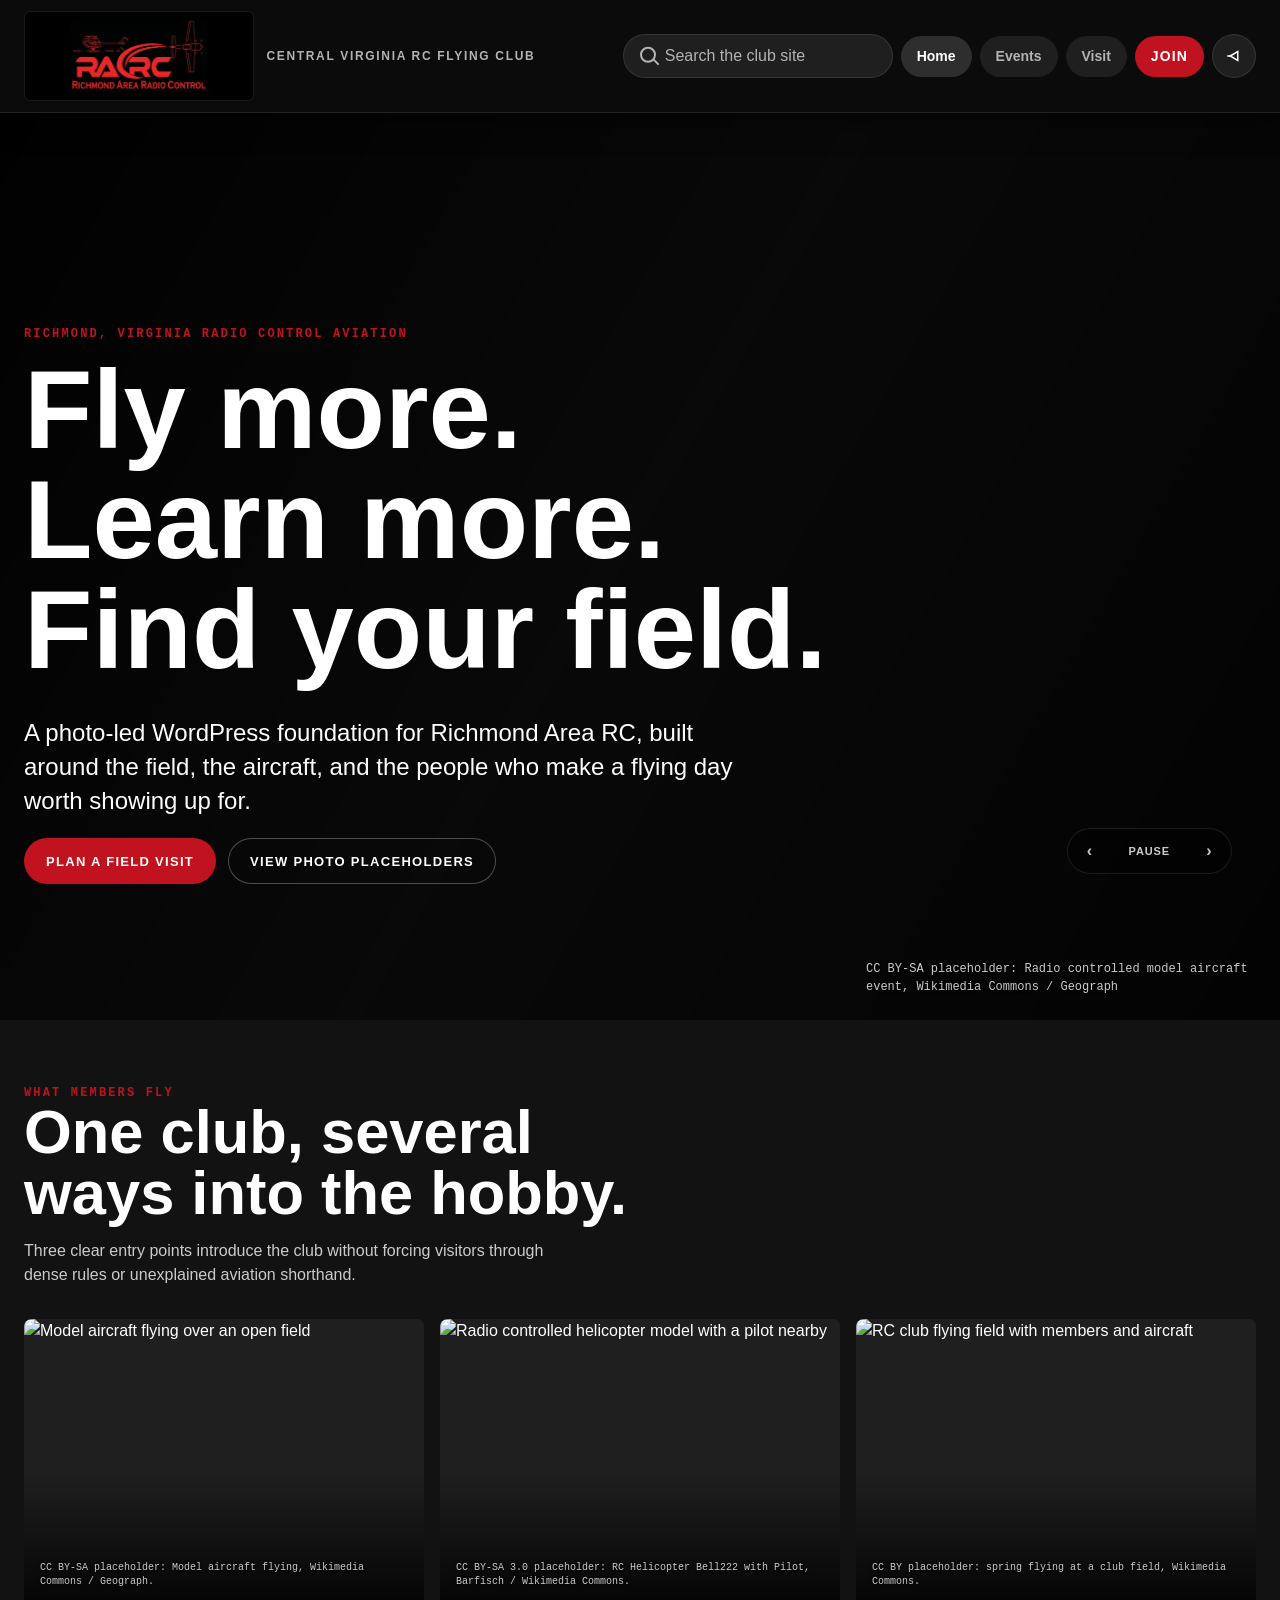
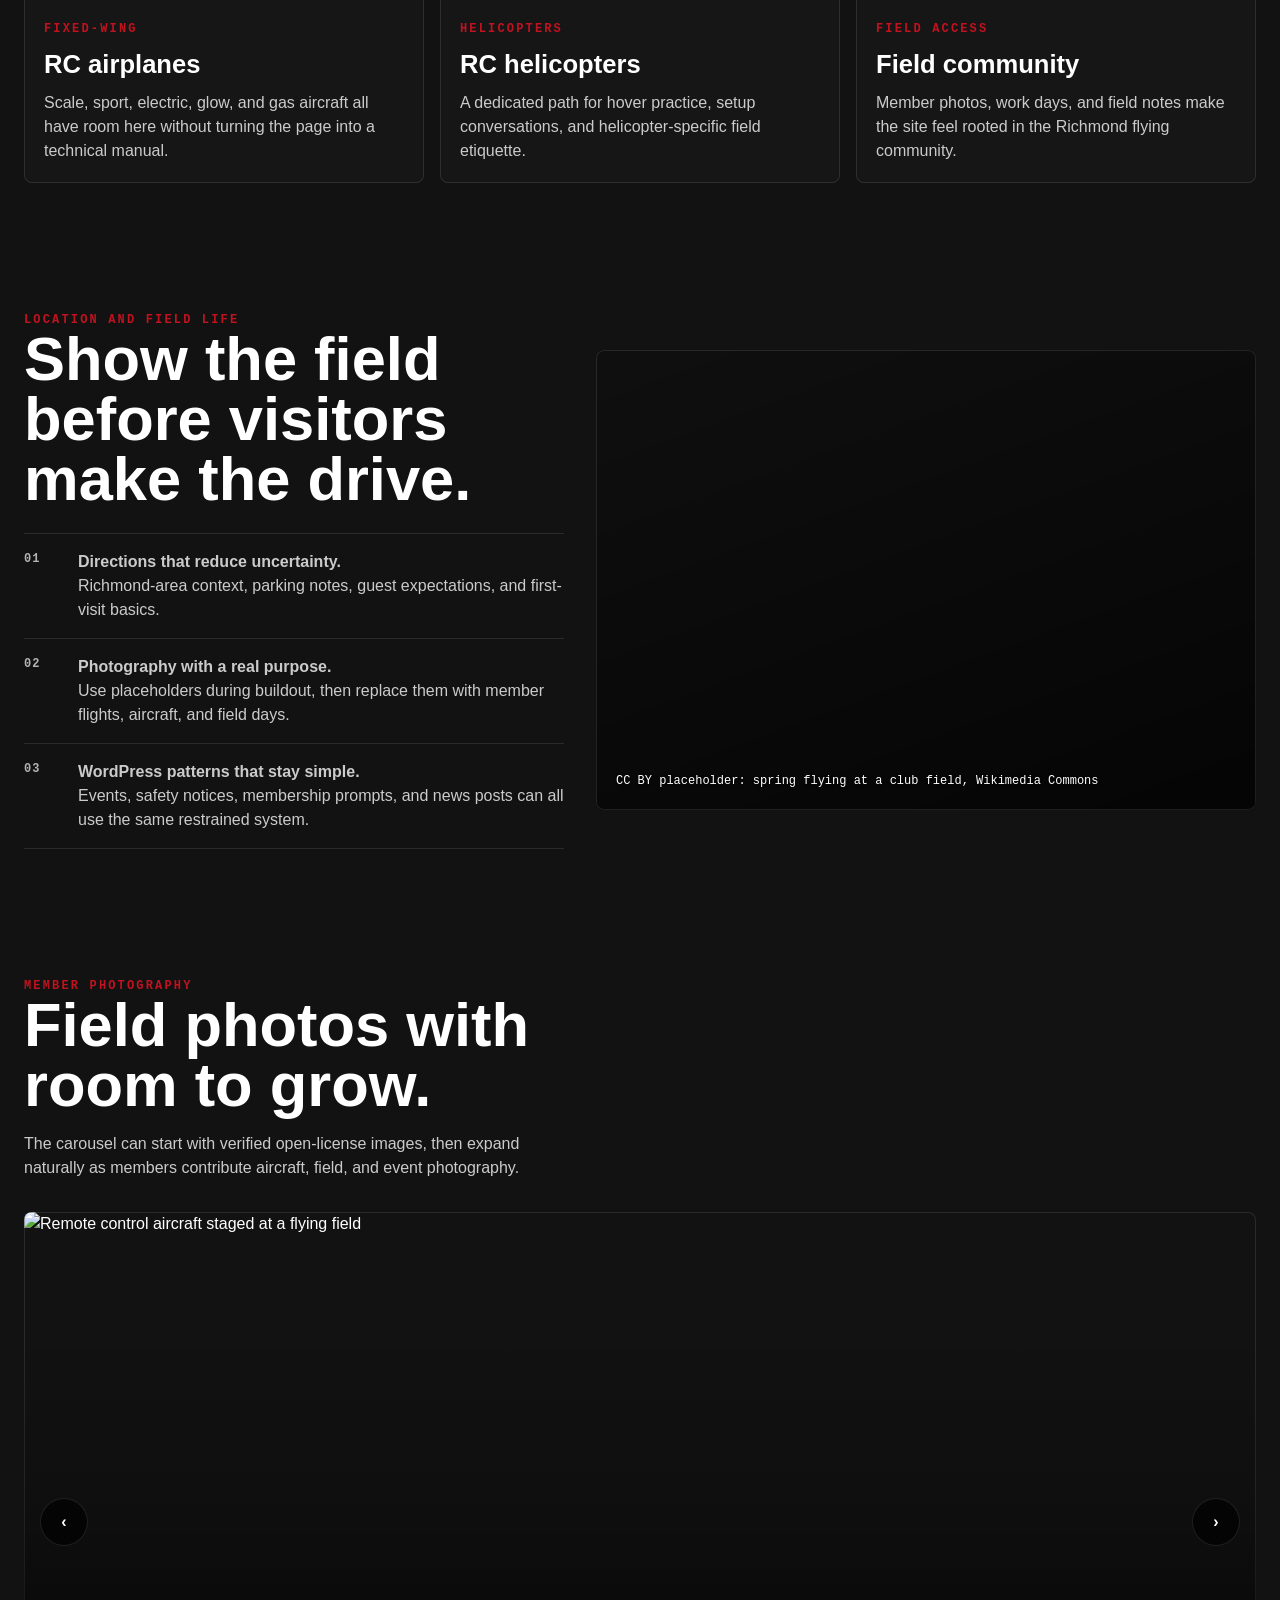
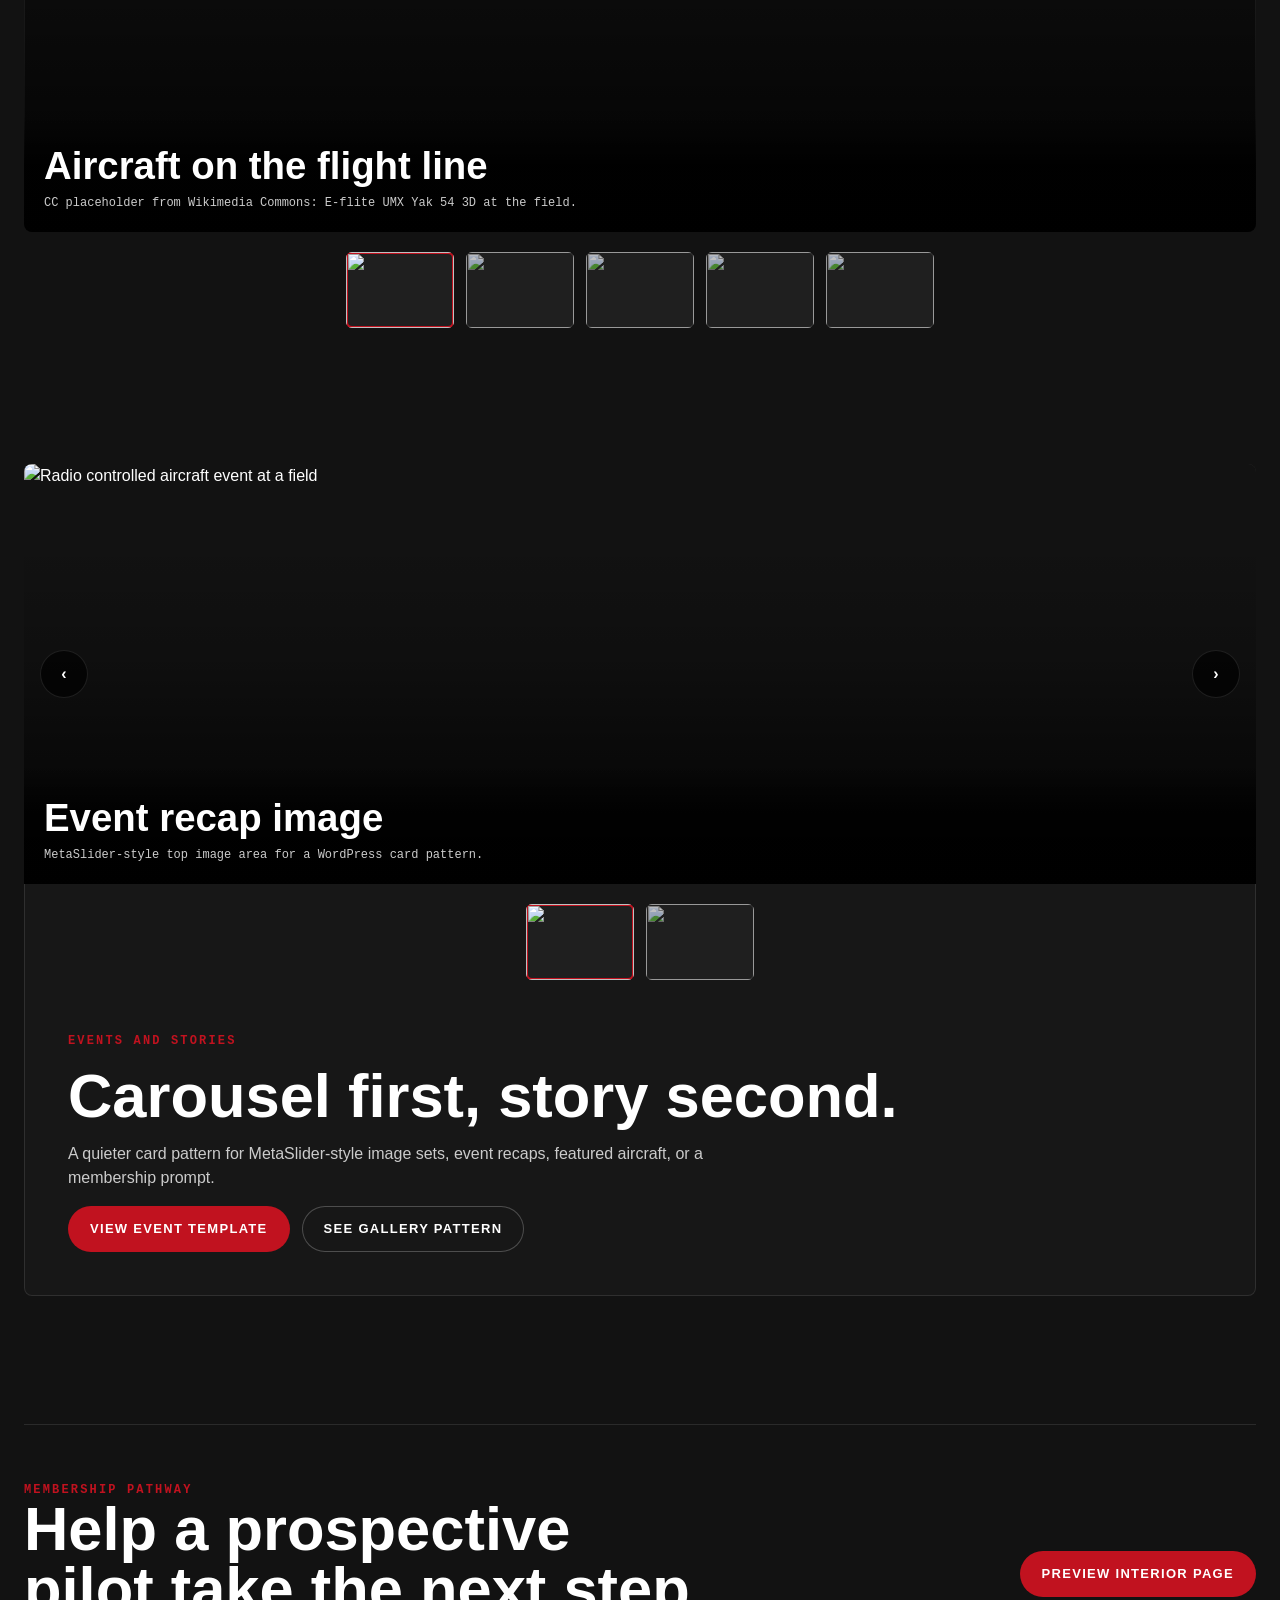
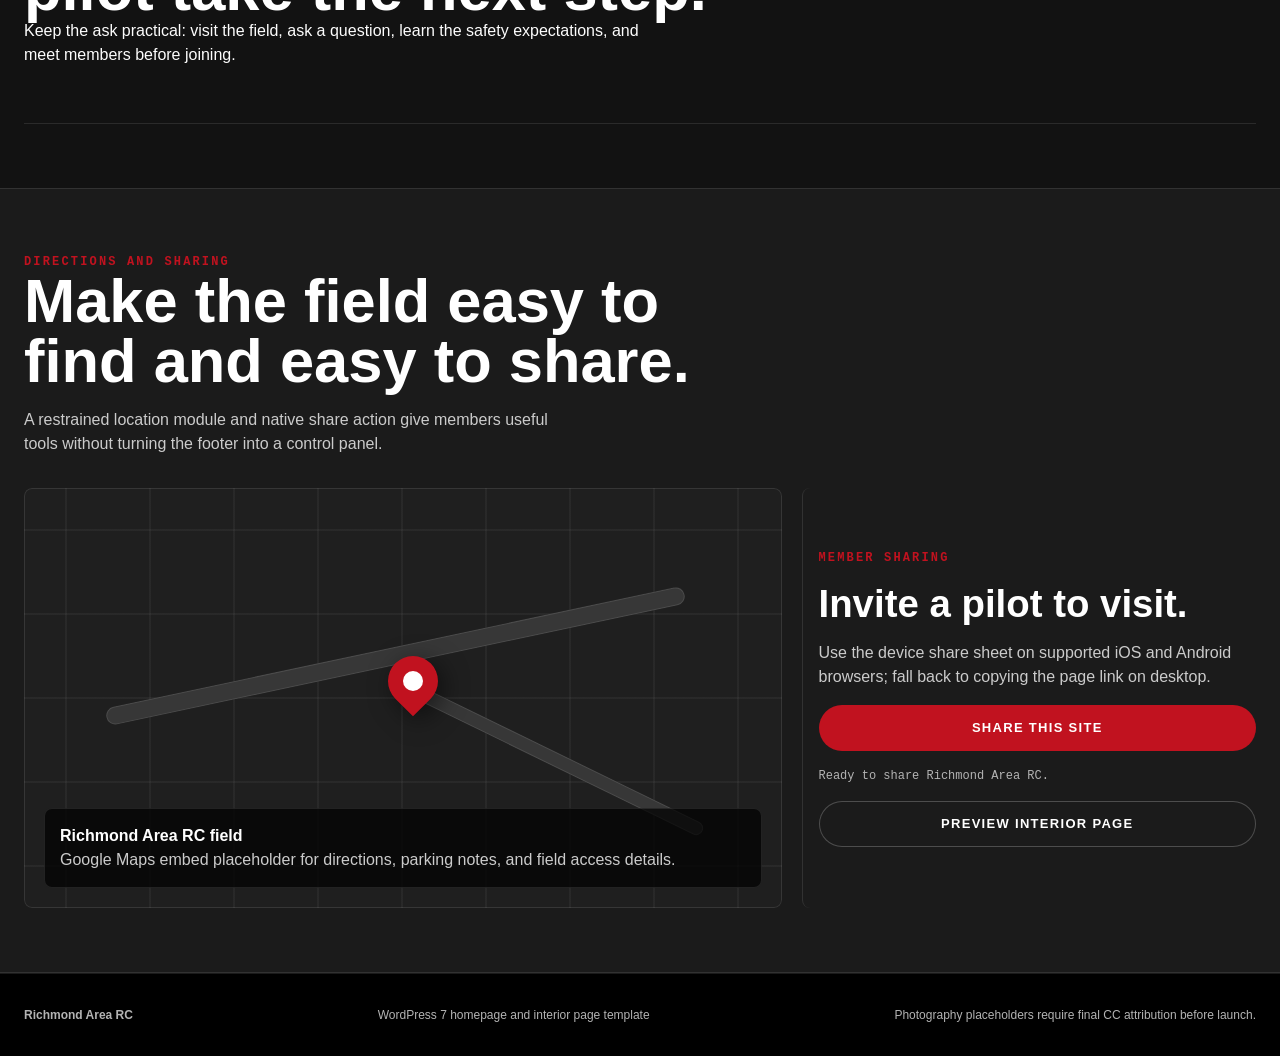
==== index.html @ 55d5be68 "Initial commit" ====
<!doctype html>
<html lang="en">
<head>
  <meta charset="utf-8">
  <meta name="viewport" content="width=device-width, initial-scale=1">
  <title>Richmond Area RC | Club Website Template</title>
  <meta name="description" content="Photography-forward WordPress 7 website template for Richmond Area RC, a remote control airplane and helicopter club serving the Richmond, Virginia area.">
  <style>
    :root {
      --bg: #121212;
      --surface: #181818;
      --surface-warm: #1f1f1f;
      --fg: #ffffff;
      --fg-2: #fdfdfd;
      --muted: #b3b3b3;
      --meta: #cbcbcb;
      --border: #4d4d4d;
      --border-soft: rgba(255, 255, 255, 0.1);
      --accent: #c1121f;
      --accent-on: #ffffff;
      --accent-hover: #a20f1a;
      --accent-active: color-mix(in oklab, var(--accent), black 10%);
      --success: #1ed760;
      --warn: #ffa42b;
      --danger: #f3727f;
      --font-display: "Manrope", "SpotifyMixUITitle", "CircularSp", "Helvetica Neue", Helvetica, Arial, sans-serif;
      --font-body: "Manrope", "SpotifyMixUI", "CircularSp", "Helvetica Neue", Helvetica, Arial, sans-serif;
      --font-mono: ui-monospace, SFMono-Regular, Menlo, Monaco, Consolas, monospace;
      --text-xs: 10px;
      --text-sm: 12px;
      --text-base: 16px;
      --text-lg: 18px;
      --text-xl: 20px;
      --text-2xl: 24px;
      --text-3xl: 24px;
      --text-4xl: 24px;
      --leading-body: 1.50;
      --leading-tight: 1.00;
      --tracking-display: normal;
      --space-1: 4px;
      --space-2: 8px;
      --space-3: 12px;
      --space-4: 16px;
      --space-5: 20px;
      --space-6: 24px;
      --space-8: 32px;
      --space-12: 48px;
      --section-y-desktop: 64px;
      --section-y-tablet: 40px;
      --section-y-phone: 24px;
      --radius-sm: 9999px;
      --radius-md: 6px;
      --radius-lg: 8px;
      --radius-pill: 9999px;
      --elev-flat: none;
      --elev-ring: 0 0 0 1px var(--border);
      --elev-raised: rgba(0, 0, 0, 0.3) 0px 8px 8px;
      --focus-ring: 0 0 0 3px rgba(193, 18, 31, 0.4);
      --motion-fast: 150ms;
      --motion-base: 200ms;
      --ease-standard: ease;
      --container-max: 1280px;
      --container-gutter-desktop: 24px;
      --container-gutter-tablet: 16px;
      --container-gutter-phone: 16px;
    }

    * { box-sizing: border-box; }
    html { scroll-behavior: smooth; }
    body {
      margin: 0;
      background: var(--bg);
      color: var(--fg);
      font-family: var(--font-body);
      line-height: var(--leading-body);
      -webkit-font-smoothing: antialiased;
    }
    a { color: inherit; text-decoration: none; }
    img { max-width: 100%; display: block; }
    button, input, textarea { font: inherit; }
    :focus-visible { outline: none; box-shadow: var(--focus-ring); }
    .container { width: min(100% - calc(var(--container-gutter-desktop) * 2), var(--container-max)); margin: 0 auto; }
    .skip-link { position: fixed; left: var(--space-4); top: var(--space-4); z-index: 99; transform: translateY(-160%); background: var(--accent); color: var(--accent-on); padding: var(--space-2) var(--space-4); border-radius: var(--radius-pill); font-weight: 800; }
    .skip-link:focus { transform: translateY(0); }

    .site-header { position: sticky; top: 0; z-index: 50; background: color-mix(in oklab, var(--bg), black 18%); border-bottom: 1px solid var(--border-soft); box-shadow: rgba(0,0,0,0.5) 0 8px 24px; }
    .nav { min-height: 112px; display: flex; align-items: center; justify-content: space-between; gap: var(--space-5); }
    .brand { display: flex; align-items: center; gap: var(--space-3); min-width: 0; }
    .logo-deck { width: clamp(188px, 18vw, 262px); min-height: 88px; display: grid; place-items: center; padding: var(--space-2) var(--space-4); border-radius: var(--radius-md); background: color-mix(in oklab, var(--bg), black 72%); box-shadow: inset 0 0 0 1px var(--border-soft); }
    .logo-deck img { width: 100%; max-height: 74px; object-fit: contain; }
    .brand-meta { color: var(--muted); font-size: var(--text-sm); font-weight: 700; text-transform: uppercase; letter-spacing: 0.14em; }
    .nav-links { display: flex; align-items: center; gap: var(--space-2); flex-wrap: wrap; justify-content: flex-end; }
    .nav-pill { border: 0; border-radius: var(--radius-pill); background: var(--surface-warm); color: var(--muted); padding: 10px 16px; font-size: 14px; font-weight: 800; cursor: pointer; transition: background var(--motion-base), color var(--motion-base), transform var(--motion-base); }
    .nav-pill:hover, .nav-pill[aria-current="page"] { color: var(--fg); background: color-mix(in oklab, var(--surface-warm), white 8%); }
    .nav-pill.cta { background: var(--accent); color: var(--accent-on); letter-spacing: 0.08em; text-transform: uppercase; }
    .nav-share { width: 44px; height: 44px; border: 0; border-radius: 50%; display: inline-grid; place-items: center; background: var(--surface-warm); color: var(--fg); cursor: pointer; box-shadow: inset 0 0 0 1px var(--border-soft); }
    .nav-share:hover { background: color-mix(in oklab, var(--surface-warm), white 8%); }
    .nav-share svg { width: 18px; height: 18px; fill: none; stroke: currentColor; stroke-width: 2; }

    .menu-toggle { display: none; border: 0; border-radius: 50%; width: 48px; height: 48px; background: var(--surface-warm); color: var(--fg); cursor: pointer; box-shadow: inset 0 0 0 1px var(--border-soft); }
    .menu-toggle span { display: block; width: 20px; height: 2px; margin: 4px auto; background: currentColor; border-radius: var(--radius-pill); transition: transform var(--motion-base), opacity var(--motion-base); }
    .menu-toggle[aria-expanded="true"] span:nth-child(1) { transform: translateY(6px) rotate(45deg); }
    .menu-toggle[aria-expanded="true"] span:nth-child(2) { opacity: 0; }
    .menu-toggle[aria-expanded="true"] span:nth-child(3) { transform: translateY(-6px) rotate(-45deg); }
    .menu-scrim { display: none; }
    .site-search { position: relative; min-width: min(24vw, 270px); }
    .site-search label { position: absolute; width: 1px; height: 1px; overflow: hidden; clip: rect(0 0 0 0); white-space: nowrap; }
    .site-search input { width: 100%; min-height: 44px; border: 0; border-radius: var(--radius-pill); background: var(--surface-warm); color: var(--fg); padding: 0 16px 0 42px; box-shadow: inset 0 0 0 1px var(--border-soft); }
    .site-search input::placeholder { color: var(--muted); }
    .site-search::before { content: ""; position: absolute; left: 17px; top: 50%; width: 12px; height: 12px; border: 2px solid var(--muted); border-radius: 50%; transform: translateY(-58%); pointer-events: none; }
    .site-search::after { content: ""; position: absolute; left: 29px; top: 27px; width: 8px; height: 2px; border-radius: var(--radius-pill); background: var(--muted); transform: rotate(45deg); pointer-events: none; }

    .hero { position: relative; min-height: clamp(680px, 92svh, 920px); display: grid; align-items: end; overflow: hidden; }
    .hero-bg-carousel { position: absolute; inset: 0; }
    .hero-slide { position: absolute; inset: 0; opacity: 0; transition: opacity 700ms ease; background-image: linear-gradient(120deg, rgba(0,0,0,0.94), rgba(0,0,0,0.52) 48%, rgba(0,0,0,0.84)), var(--hero-image); background-size: cover; background-position: center; transform: scale(1.01); }
    .hero-slide.is-active { opacity: 1; }
    .hero-credit { position: absolute; right: var(--space-6); bottom: var(--space-6); z-index: 2; max-width: 390px; color: var(--meta); font-family: var(--font-mono); font-size: var(--text-sm); text-shadow: 0 1px 3px rgba(0,0,0,0.85); }
    .hero-grid { position: relative; z-index: 1; display: grid; grid-template-columns: minmax(0, 920px); gap: var(--space-8); padding: 148px 0 72px; align-items: end; }
    .eyebrow { color: var(--accent); font-family: var(--font-mono); font-size: var(--text-sm); font-weight: 800; letter-spacing: 0.18em; text-transform: uppercase; }
    h1, h2, h3 { margin: 0; font-family: var(--font-display); letter-spacing: var(--tracking-display); line-height: 0.98; }
    h1 { font-size: clamp(48px, 9vw, 112px); max-width: 880px; text-wrap: balance; }
    h2 { font-size: clamp(34px, 4.8vw, 68px); text-wrap: balance; }
    h3 { font-size: clamp(20px, 2vw, 28px); line-height: 1.1; }
    p { margin: 0; color: var(--meta); }
    .hero-copy { display: grid; gap: 0; }
    .hero-copy .eyebrow { margin-bottom: var(--space-3); }
    .hero-copy h1 { margin-bottom: 0; }
    .hero-copy h1 + .lede { margin-top: var(--space-8); }
    .hero-copy .lede { margin-bottom: var(--space-5); }
    .lede { max-width: 740px; color: var(--fg-2); font-size: clamp(18px, 2vw, 24px); line-height: 1.42; }
    .actions { display: flex; gap: var(--space-3); flex-wrap: wrap; align-items: center; }
    .btn { border: 0; display: inline-flex; align-items: center; justify-content: center; min-height: 46px; padding: 0 22px; border-radius: var(--radius-pill); background: var(--surface-warm); color: var(--fg); font-weight: 900; letter-spacing: 0.1em; text-transform: uppercase; font-size: 13px; cursor: pointer; transition: transform var(--motion-base), background var(--motion-base), color var(--motion-base); }
    .btn:hover { transform: translateY(-2px); background: color-mix(in oklab, var(--surface-warm), white 10%); }
    .btn.primary { background: var(--accent); color: var(--accent-on); }
    .btn.outline { background: transparent; box-shadow: inset 0 0 0 1px var(--border); color: var(--fg); }
    .status-card { border-radius: var(--radius-lg); background: color-mix(in oklab, var(--surface), transparent 10%); box-shadow: rgba(0,0,0,0.5) 0 8px 24px; padding: var(--space-5); display: grid; gap: var(--space-4); backdrop-filter: blur(14px); }
    .status-card strong { display: block; font-size: var(--text-lg); line-height: 1.18; }
    .field-row { display: grid; grid-template-columns: 96px 1fr; gap: var(--space-3); align-items: center; padding-top: var(--space-4); border-top: 1px solid var(--border-soft); }
    .field-row:first-of-type { border-top: 0; padding-top: 0; }
    .field-label { color: var(--muted); font-family: var(--font-mono); font-size: var(--text-sm); text-transform: uppercase; }
    .field-value { color: var(--fg); font-weight: 800; }
    .hero-controls { position: absolute; right: var(--space-6); bottom: calc(var(--space-12) + 34px); z-index: 3; display: flex; align-items: center; gap: var(--space-2); flex-wrap: wrap; padding: var(--space-1); border-radius: var(--radius-pill); background: rgba(0,0,0,0.28); box-shadow: inset 0 0 0 1px var(--border-soft); backdrop-filter: blur(10px); }
    .control-btn { min-width: 38px; min-height: 38px; border: 0; border-radius: var(--radius-pill); background: transparent; color: var(--meta); cursor: pointer; font-weight: 900; }
    .control-btn.wide { padding: 0 12px; letter-spacing: 0.08em; text-transform: uppercase; font-size: 11px; }
    .control-btn:hover { background: rgba(255,255,255,0.08); color: var(--fg); }
    .carousel-announce { position: absolute; width: 1px; height: 1px; overflow: hidden; clip: rect(0 0 0 0); white-space: nowrap; }

    section { padding: var(--section-y-desktop) 0; }
    .section-head { display: grid; gap: var(--space-4); max-width: 760px; margin-bottom: var(--space-8); }
    .section-head p { max-width: 560px; }
    .grid-3 { display: grid; grid-template-columns: repeat(3, minmax(0, 1fr)); gap: var(--space-4); }
    .card { border-radius: var(--radius-lg); background: color-mix(in oklab, var(--surface), transparent 18%); padding: var(--space-5); min-height: 220px; box-shadow: inset 0 0 0 1px var(--border-soft); transition: background var(--motion-base); }
    .card:hover { background: color-mix(in oklab, var(--surface), white 4%); }
    .card .icon { width: 48px; height: 48px; border-radius: 50%; display: grid; place-items: center; background: var(--surface-warm); color: var(--fg); font-weight: 1000; margin-bottom: var(--space-5); box-shadow: inset 0 0 0 1px var(--border-soft); }
    .card h3 { margin-bottom: var(--space-3); }
    .image-card { min-height: 100%; display: grid; grid-template-rows: auto 1fr; padding: 0; overflow: hidden; }
    .image-card-media { position: relative; min-height: clamp(210px, 22vw, 300px); background: var(--surface-warm); overflow: hidden; }
    .image-card-media img { width: 100%; height: 100%; min-height: clamp(210px, 22vw, 300px); object-fit: cover; }
    .image-card-media::after { content: ""; position: absolute; inset: auto 0 0; height: 46%; background: linear-gradient(180deg, transparent, rgba(0,0,0,0.82)); }
    .image-card-credit { position: absolute; left: var(--space-4); right: var(--space-4); bottom: var(--space-3); z-index: 1; color: var(--meta); font-family: var(--font-mono); font-size: var(--text-xs); line-height: 1.35; text-shadow: 0 1px 3px rgba(0,0,0,0.85); }
    .image-card-body { padding: var(--space-5); display: grid; align-content: start; gap: var(--space-3); }
    .image-label { color: var(--muted); font-family: var(--font-mono); font-size: var(--text-xs); font-weight: 800; letter-spacing: 0.08em; }
    .image-card-body h3 { margin: 0; }
    .split { display: grid; grid-template-columns: 0.9fr 1.1fr; gap: var(--space-8); align-items: center; }
    .photo-panel { min-height: 460px; border-radius: var(--radius-lg); overflow: hidden; position: relative; background-image: linear-gradient(160deg, rgba(0,0,0,0.12), rgba(0,0,0,0.72)), url("https://upload.wikimedia.org/wikipedia/commons/thumb/8/8c/Spring_flying_at_KILY_club_field%2C_Elim%C3%A4ki_%282475846526%29.jpg/1024px-Spring_flying_at_KILY_club_field%2C_Elim%C3%A4ki_%282475846526%29.jpg"); background-size: cover; background-position: center; box-shadow: inset 0 0 0 1px var(--border-soft); }
    .photo-panel::before { content: "CC BY placeholder: spring flying at a club field, Wikimedia Commons"; position: absolute; left: var(--space-5); bottom: var(--space-5); right: var(--space-5); color: var(--fg); font-family: var(--font-mono); font-size: var(--text-sm); text-shadow: 0 1px 3px rgba(0,0,0,0.85); }
    .list { display: grid; gap: 0; margin-top: var(--space-6); border-top: 1px solid var(--border-soft); }
    .list-item { display: grid; grid-template-columns: 42px 1fr; gap: var(--space-3); align-items: start; padding: var(--space-4) 0; border-bottom: 1px solid var(--border-soft); }
    .check { color: var(--muted); font-family: var(--font-mono); font-size: var(--text-sm); font-weight: 900; letter-spacing: 0.08em; }
    .sr-only { position: absolute; width: 1px; height: 1px; overflow: hidden; clip: rect(0 0 0 0); white-space: nowrap; }
    .carousel { border-radius: var(--radius-lg); background: transparent; overflow: visible; }
    .carousel-stage { position: relative; min-height: clamp(360px, 52vw, 620px); background: var(--bg); border-radius: var(--radius-lg); overflow: hidden; box-shadow: inset 0 0 0 1px var(--border-soft); }
    .slide { position: absolute; inset: 0; margin: 0; opacity: 0; pointer-events: none; transition: opacity 360ms ease; }
    .slide.is-active { opacity: 1; pointer-events: auto; }
    .slide img { width: 100%; height: 100%; min-height: clamp(360px, 52vw, 620px); object-fit: cover; }
    .slide::after { content: ""; position: absolute; inset: 0; background: linear-gradient(180deg, transparent 18%, rgba(0,0,0,0.2) 48%, rgba(0,0,0,0.9) 100%); }
    .slide-caption { position: absolute; left: 0; right: 0; bottom: 0; z-index: 1; display: grid; gap: var(--space-2); padding: var(--space-8) var(--space-5) var(--space-5); background: linear-gradient(180deg, transparent, rgba(0,0,0,0.88) 42%, rgba(0,0,0,0.94)); }
    .slide-caption > * { max-width: 760px; }
    .slide-caption strong { font-size: clamp(24px, 3vw, 42px); line-height: 1; }
    .slide-caption span { color: var(--meta); font-family: var(--font-mono); font-size: var(--text-sm); }
    .carousel-buttons { position: absolute; inset: 0; z-index: 2; display: flex; align-items: center; justify-content: space-between; padding: var(--space-4); pointer-events: none; }
    .carousel-btn { width: 48px; height: 48px; border: 0; border-radius: 50%; background: rgba(0,0,0,0.68); color: var(--fg); cursor: pointer; font-weight: 900; box-shadow: inset 0 0 0 1px var(--border-soft); pointer-events: auto; }
    .carousel-btn:hover { background: var(--surface-warm); }
    .carousel-controls { display: grid; justify-items: center; gap: var(--space-3); padding: var(--space-4) 0 0; overflow: hidden; }
    .carousel-status { position: absolute; width: 1px; height: 1px; overflow: hidden; clip: rect(0 0 0 0); white-space: nowrap; }
    .thumb-row { display: flex; justify-content: center; width: 100%; max-width: 100%; margin: 0 auto; gap: var(--space-3); overflow-x: auto; overscroll-behavior-inline: contain; padding: var(--space-1) var(--space-2) var(--space-2); scrollbar-color: var(--border) transparent; }
    .thumb-row button { min-height: 76px; border: 0; border-radius: var(--radius-md); background: var(--surface-warm); color: var(--fg); cursor: pointer; overflow: hidden; padding: 0; box-shadow: inset 0 0 0 1px var(--border-soft); flex: 0 0 auto; }
    .thumb-row button[aria-current="true"] { box-shadow: inset 0 0 0 2px var(--accent); }
    .thumb-row img { width: 108px; height: 76px; object-fit: cover; opacity: 0.72; }
    .thumb-row button[aria-current="true"] img, .thumb-row button:hover img { opacity: 1; }
    .carousel-card { border-radius: var(--radius-lg); background: color-mix(in oklab, var(--surface), transparent 16%); overflow: hidden; box-shadow: inset 0 0 0 1px var(--border-soft); }
    .carousel-card .carousel { border-radius: 0; box-shadow: none; }
    .carousel-card .carousel-stage { min-height: clamp(280px, 34vw, 420px); border-radius: 0; box-shadow: none; }
    .carousel-card .slide img { min-height: clamp(280px, 34vw, 420px); }
    .carousel-card-body { padding: clamp(24px, 4vw, 44px); display: grid; gap: var(--space-4); }
    .carousel-card-body p { max-width: 720px; }
    .cta-band { border-top: 1px solid var(--border-soft); border-bottom: 1px solid var(--border-soft); padding: clamp(28px, 5vw, 56px) 0; display: grid; grid-template-columns: 1fr auto; gap: var(--space-5); align-items: center; }
    .cta-band p { color: var(--fg-2); max-width: 620px; }
    .utility-section { background: color-mix(in oklab, var(--surface-warm), transparent 28%); border-top: 1px solid var(--border-soft); border-bottom: 1px solid var(--border-soft); }
    .utility-grid { display: grid; grid-template-columns: minmax(0, 1.25fr) minmax(280px, 0.75fr); gap: var(--space-5); align-items: stretch; }
    .map-sim { min-height: 420px; border-radius: var(--radius-lg); overflow: hidden; position: relative; background: linear-gradient(90deg, transparent 49%, var(--border-soft) 50%, transparent 51%), linear-gradient(0deg, transparent 49%, var(--border-soft) 50%, transparent 51%), color-mix(in oklab, var(--surface), white 4%); background-size: 84px 84px; box-shadow: inset 0 0 0 1px var(--border-soft); }
    .map-road { position: absolute; border-radius: var(--radius-pill); background: color-mix(in oklab, var(--surface), white 16%); box-shadow: inset 0 0 0 1px var(--border-soft); }
    .map-road.one { width: 78%; height: 18px; left: 10%; top: 38%; transform: rotate(-12deg); }
    .map-road.two { width: 46%; height: 14px; right: 8%; top: 62%; transform: rotate(26deg); }
    .map-pin { position: absolute; left: 48%; top: 40%; width: 50px; height: 50px; border-radius: 50% 50% 50% 0; background: var(--accent); transform: rotate(-45deg); box-shadow: rgba(0,0,0,0.5) 0 8px 24px; }
    .map-pin::after { content: ""; position: absolute; inset: 15px; border-radius: 50%; background: var(--accent-on); }
    .map-label { position: absolute; left: var(--space-5); bottom: var(--space-5); right: var(--space-5); padding: var(--space-4); border-radius: var(--radius-lg); background: rgba(0,0,0,0.72); box-shadow: inset 0 0 0 1px var(--border-soft); }
    .share-card { border-radius: var(--radius-lg); background: transparent; padding: var(--space-6) 0 var(--space-6) var(--space-4); display: grid; gap: var(--space-4); align-content: center; border-left: 1px solid var(--border-soft); }
    .share-card h3 { font-size: clamp(26px, 3vw, 44px); }
    .share-note { color: var(--muted); font-family: var(--font-mono); font-size: var(--text-sm); }
    .footer { padding: var(--space-8) 0; border-top: 1px solid var(--border-soft); background: color-mix(in oklab, var(--bg), black 72%); }
    .footer-grid { display: flex; justify-content: space-between; gap: var(--space-5); flex-wrap: wrap; color: var(--muted); font-size: var(--text-sm); }
    .mobile-menu { display: none; }

    @media (max-width: 920px) {
      .container { width: min(100% - calc(var(--container-gutter-tablet) * 2), var(--container-max)); }
      .nav { min-height: 96px; }
      .brand-meta { display: none; }
      .menu-toggle { display: block; flex: 0 0 auto; }
      .nav-links { position: fixed; top: 0; right: 0; width: min(88vw, 390px); height: 100svh; z-index: 70; display: grid; align-content: start; gap: var(--space-3); padding: 118px var(--space-5) var(--space-5); background: color-mix(in oklab, var(--bg), black 64%); box-shadow: rgba(0,0,0,0.5) 0 8px 24px; transform: translateX(104%); transition: transform var(--motion-base); }
      .nav-links.is-open { transform: translateX(0); }
      .nav-pill { width: 100%; min-height: 56px; display: flex; align-items: center; justify-content: space-between; padding-inline: var(--space-5); background: color-mix(in oklab, var(--surface-warm), white 4%); box-shadow: inset 0 0 0 1px var(--border-soft); }
      .nav-pill::after { content: "→"; color: var(--muted); }
      .nav-pill.cta::after { color: var(--accent-on); }
      .nav-share { width: 100%; height: 54px; border-radius: var(--radius-pill); display: flex; gap: var(--space-3); padding-inline: var(--space-5); justify-content: flex-start; font-weight: 900; text-transform: uppercase; letter-spacing: 0.08em; }
      .nav-share::after { content: "Share site"; }
      .site-search { min-width: 100%; order: -1; margin-bottom: var(--space-2); }
      .menu-scrim { position: fixed; inset: 0; z-index: 60; background: rgba(0,0,0,0.58); border: 0; }
      .menu-scrim.is-open { display: block; }
      .hero-grid, .split, .utility-grid, .cta-band { grid-template-columns: 1fr; }
      .hero { min-height: auto; }
      .hero-grid { padding: 132px 0 52px; }
      .grid-3, .gallery { grid-template-columns: 1fr; }
      .ph-img.large { min-height: 320px; }
      .section-head { display: grid; }
      .thumb-row { justify-content: flex-start; padding-inline: var(--space-1); -webkit-overflow-scrolling: touch; }
    }
    @media (max-width: 560px) {
      .container { width: min(100% - calc(var(--container-gutter-phone) * 2), var(--container-max)); }
      section { padding: var(--section-y-phone) 0; }
      .logo-deck { width: 188px; min-height: 82px; }
      .brand { min-width: 0; }
      .hero-credit { left: var(--space-4); right: var(--space-4); bottom: var(--space-4); }
      .hero-controls { left: var(--space-4); right: auto; bottom: calc(var(--space-12) + 20px); }
      .actions .btn { width: 100%; }
      .field-row { grid-template-columns: 1fr; }
      .thumb-row img { width: 96px; }
    }
  </style>
</head>
<body>
  <a class="skip-link" href="#content">Skip to content</a>
  <header class="site-header">
    <div class="container nav" aria-label="Main navigation">
      <a class="brand" href="#top" aria-label="Richmond Area RC home">
        <span class="logo-deck"><img src="mqyg8qo8-RARC-Logo-1-300x163.jpg" alt="Richmond Area RC logo"></span>
        <span class="brand-meta">Central Virginia RC flying club</span>
      </a>
      <button class="menu-toggle" type="button" aria-label="Open menu" aria-expanded="false" aria-controls="primary-menu"><span></span><span></span><span></span></button>
      <button class="menu-scrim" type="button" aria-label="Close menu"></button>
      <nav id="primary-menu" class="nav-links" aria-label="Primary">
        <form class="site-search" role="search" action="/" method="get">
          <label for="site-search">Search Richmond Area RC</label>
          <input id="site-search" name="s" type="search" placeholder="Search the club site">
        </form>
        <a class="nav-pill" aria-current="page" href="#top">Home</a>
        <a class="nav-pill" href="interior-page.html#events">Events</a>
        <a class="nav-pill" href="#directions">Visit</a>
        <a class="nav-pill cta" href="#visit">Join</a>
        <button class="nav-share" type="button" data-share-site aria-label="Share Richmond Area RC"><svg viewBox="0 0 24 24" aria-hidden="true"><path d="M7 12l10-6v12L7 12z"></path><path d="M7 12H3"></path></svg></button>
      </nav>
    </div>
  </header>

  <main id="content">
    <section id="top" class="hero" data-od-id="home-hero">
      <div class="hero-bg-carousel" data-hero-carousel aria-label="Featured RC aircraft photography">
        <div class="hero-slide is-active" style="--hero-image: url('https://commons.wikimedia.org/wiki/Special:FilePath/Radio_controlled_model_aircraft_event_-_geograph.org.uk_-_3992818.jpg?width=1800');" data-credit="CC BY-SA placeholder: Radio controlled model aircraft event, Wikimedia Commons / Geograph"></div>
        <div class="hero-slide" style="--hero-image: url('https://commons.wikimedia.org/wiki/Special:FilePath/Model_aircraft_flying%2C_Lower_Fields%2C_Napton_-_geograph.org.uk_-_1272769.jpg?width=1800');" data-credit="CC BY-SA placeholder: Model aircraft flying, Lower Fields, Napton, Wikimedia Commons / Geograph"></div>
        <div class="hero-slide" style="--hero-image: url('https://commons.wikimedia.org/wiki/Special:FilePath/In_control%2C_Garvaghy_-_geograph.org.uk_-_1225055.jpg?width=1800');" data-credit="CC BY-SA placeholder: RC pilot at the controls, Wikimedia Commons / Geograph"></div>
        <div class="hero-slide" style="--hero-image: url('https://commons.wikimedia.org/wiki/Special:FilePath/Spring_flying_at_KILY_club_field%2C_Elim%C3%A4ki_%282475846526%29.jpg?width=1800');" data-credit="CC BY placeholder: spring flying at a club field, Wikimedia Commons"></div>
        <div class="hero-slide" style="--hero-image: url('https://commons.wikimedia.org/wiki/Special:FilePath/E-flite_UMX_Yak_54_3D_at_the_field_IMG_4427_FRD.jpg?width=1800');" data-credit="CC placeholder: RC aircraft on the flight line, Wikimedia Commons"></div>
        <div class="hero-credit" aria-live="polite">CC BY-SA placeholder: Radio controlled model aircraft event, Wikimedia Commons / Geograph</div>
      </div>
      <div class="container hero-grid">
        <div class="hero-copy">
          <div class="eyebrow">Richmond, Virginia radio control aviation</div>
          <h1>Fly more. Learn more. Find your field.</h1>
          <p class="lede">A photo-led WordPress foundation for Richmond Area RC, built around the field, the aircraft, and the people who make a flying day worth showing up for.</p>
          <div class="actions">
            <a class="btn primary" href="#visit">Plan a field visit</a>
            <a class="btn outline" href="#gallery">View photo placeholders</a>
          </div>
          <div class="hero-controls" aria-label="Hero image carousel controls">
            <button class="control-btn" type="button" data-hero-prev aria-label="Previous hero image">‹</button>
            <button class="control-btn wide" type="button" data-hero-pause aria-pressed="false">Pause</button>
            <button class="control-btn" type="button" data-hero-next aria-label="Next hero image">›</button>
            <span class="carousel-announce" aria-live="polite">Hero image 1 of 5</span>
          </div>
        </div>
      </div>
    </section>

    <section id="aircraft" data-od-id="aircraft-types">
      <div class="container">
        <div class="section-head">
          <div>
            <div class="eyebrow">What members fly</div>
            <h2>One club, several ways into the hobby.</h2>
          </div>
          <p>Three clear entry points introduce the club without forcing visitors through dense rules or unexplained aviation shorthand.</p>
        </div>
        <div class="grid-3">
          <article class="card image-card">
            <div class="image-card-media">
              <img src="https://commons.wikimedia.org/wiki/Special:FilePath/Model_aircraft_flying%2C_Lower_Fields%2C_Napton_-_geograph.org.uk_-_1272769.jpg?width=900" alt="Model aircraft flying over an open field">
              <span class="image-card-credit">CC BY-SA placeholder: Model aircraft flying, Wikimedia Commons / Geograph.</span>
            </div>
            <div class="image-card-body">
              <div class="eyebrow">Fixed-wing</div>
              <h3>RC airplanes</h3>
              <p>Scale, sport, electric, glow, and gas aircraft all have room here without turning the page into a technical manual.</p>
            </div>
          </article>
          <article class="card image-card">
            <div class="image-card-media">
              <img src="https://commons.wikimedia.org/wiki/Special:FilePath/RC_Helicopter_Bell222_with_Pilot.png?width=900" alt="Radio controlled helicopter model with a pilot nearby">
              <span class="image-card-credit">CC BY-SA 3.0 placeholder: RC Helicopter Bell222 with Pilot, Barfisch / Wikimedia Commons.</span>
            </div>
            <div class="image-card-body">
              <div class="eyebrow">Helicopters</div>
              <h3>RC helicopters</h3>
              <p>A dedicated path for hover practice, setup conversations, and helicopter-specific field etiquette.</p>
            </div>
          </article>
          <article class="card image-card">
            <div class="image-card-media">
              <img src="https://commons.wikimedia.org/wiki/Special:FilePath/Spring_flying_at_KILY_club_field%2C_Elim%C3%A4ki_%282475846526%29.jpg?width=900" alt="RC club flying field with members and aircraft">
              <span class="image-card-credit">CC BY placeholder: spring flying at a club field, Wikimedia Commons.</span>
            </div>
            <div class="image-card-body">
              <div class="eyebrow">Field access</div>
              <h3>Field community</h3>
              <p>Member photos, work days, and field notes make the site feel rooted in the Richmond flying community.</p>
            </div>
          </article>
        </div>
      </div>
    </section>

    <section id="field" data-od-id="field-info">
      <div class="container split">
        <div>
          <div class="eyebrow">Location and field life</div>
          <h2>Show the field before visitors make the drive.</h2>
          <div class="list">
            <div class="list-item"><span class="check">01</span><p><strong>Directions that reduce uncertainty.</strong><br>Richmond-area context, parking notes, guest expectations, and first-visit basics.</p></div>
            <div class="list-item"><span class="check">02</span><p><strong>Photography with a real purpose.</strong><br>Use placeholders during buildout, then replace them with member flights, aircraft, and field days.</p></div>
            <div class="list-item"><span class="check">03</span><p><strong>WordPress patterns that stay simple.</strong><br>Events, safety notices, membership prompts, and news posts can all use the same restrained system.</p></div>
          </div>
        </div>
        <div class="photo-panel" role="img" aria-label="Creative Commons placeholder for a flying field and RC aircraft"></div>
      </div>
    </section>

    <section id="gallery" data-od-id="photo-gallery">
      <div class="container">
        <div class="section-head">
          <div>
            <div class="eyebrow">Member photography</div>
            <h2>Field photos with room to grow.</h2>
          </div>
          <p>The carousel can start with verified open-license images, then expand naturally as members contribute aircraft, field, and event photography.</p>
        </div>
        <div class="carousel" data-carousel aria-label="Richmond Area RC photography carousel">
          <div class="carousel-stage">
            <figure class="slide is-active">
              <img src="https://commons.wikimedia.org/wiki/Special:FilePath/E-flite_UMX_Yak_54_3D_at_the_field_IMG_4427_FRD.jpg?width=1200" alt="Remote control aircraft staged at a flying field">
              <figcaption class="slide-caption"><strong>Aircraft on the flight line</strong><span>CC placeholder from Wikimedia Commons: E-flite UMX Yak 54 3D at the field.</span></figcaption>
            </figure>
            <figure class="slide">
              <img src="https://commons.wikimedia.org/wiki/Special:FilePath/In_control%2C_Garvaghy_-_geograph.org.uk_-_1225055.jpg?width=1200" alt="Pilot controlling a model aircraft outdoors">
              <figcaption class="slide-caption"><strong>Member activity and instruction</strong><span>CC BY-SA placeholder from Wikimedia Commons / Geograph: In control, Garvaghy.</span></figcaption>
            </figure>
            <figure class="slide">
              <img src="https://commons.wikimedia.org/wiki/Special:FilePath/Model_aircraft_flying%2C_Lower_Fields%2C_Napton_-_geograph.org.uk_-_1272769.jpg?width=1200" alt="Model aircraft flying over open fields">
              <figcaption class="slide-caption"><strong>Open-field flying</strong><span>CC BY-SA placeholder from Wikimedia Commons / Geograph: Model aircraft flying, Lower Fields, Napton.</span></figcaption>
            </figure>
            <figure class="slide">
              <img src="https://commons.wikimedia.org/wiki/Special:FilePath/Spring_flying_at_KILY_club_field%2C_Elim%C3%A4ki_%282475846526%29.jpg?width=1200" alt="RC club field with members and aircraft">
              <figcaption class="slide-caption"><strong>Club field context</strong><span>CC BY placeholder from Wikimedia Commons: spring flying at a club field.</span></figcaption>
            </figure>
            <figure class="slide">
              <img src="https://commons.wikimedia.org/wiki/Special:FilePath/Radio_controlled_model_aircraft_event_-_geograph.org.uk_-_3992818.jpg?width=1200" alt="Radio controlled aircraft event at a field">
              <figcaption class="slide-caption"><strong>Event-ready photography</strong><span>CC BY-SA placeholder from Wikimedia Commons / Geograph: radio controlled model aircraft event.</span></figcaption>
            </figure>
            <div class="carousel-buttons">
              <button class="carousel-btn" type="button" data-carousel-prev aria-label="Previous image">‹</button>
              <button class="carousel-btn" type="button" data-carousel-next aria-label="Next image">›</button>
            </div>
          </div>
          <div class="carousel-controls">
            <span class="carousel-status" aria-live="polite">Image 1 of 5</span>
            <div class="thumb-row" aria-label="Choose carousel image"></div>
          </div>
        </div>
      </div>
    </section>

    <section id="events" data-od-id="image-card-carousel-pattern">
      <div class="container">
        <div class="carousel-card">
          <div class="carousel" data-carousel aria-label="Image card carousel pattern">
            <div class="carousel-stage">
              <figure class="slide is-active">
                <img src="https://commons.wikimedia.org/wiki/Special:FilePath/Radio_controlled_model_aircraft_event_-_geograph.org.uk_-_3992818.jpg?width=1200" alt="Radio controlled aircraft event at a field">
                <figcaption class="slide-caption"><strong>Event recap image</strong><span>MetaSlider-style top image area for a WordPress card pattern.</span></figcaption>
              </figure>
              <figure class="slide">
                <img src="https://commons.wikimedia.org/wiki/Special:FilePath/In_control%2C_Garvaghy_-_geograph.org.uk_-_1225055.jpg?width=1200" alt="RC pilot controlling an aircraft outdoors">
                <figcaption class="slide-caption"><strong>Member story image</strong><span>Works with two images, five images, or a longer plugin-managed slide list.</span></figcaption>
              </figure>
              <div class="carousel-buttons">
                <button class="carousel-btn" type="button" data-carousel-prev aria-label="Previous card image">‹</button>
                <button class="carousel-btn" type="button" data-carousel-next aria-label="Next card image">›</button>
              </div>
            </div>
            <div class="carousel-controls">
              <span class="carousel-status" aria-live="polite">Image 1 of 2</span>
              <div class="thumb-row" aria-label="Choose card image"></div>
            </div>
          </div>
          <div class="carousel-card-body">
            <div class="eyebrow">Events and stories</div>
            <h2>Carousel first, story second.</h2>
            <p>A quieter card pattern for MetaSlider-style image sets, event recaps, featured aircraft, or a membership prompt.</p>
            <div class="actions"><a class="btn primary" href="interior-page.html#events">View event template</a><a class="btn outline" href="#gallery">See gallery pattern</a></div>
          </div>
        </div>
      </div>
    </section>

    <section id="visit" data-od-id="visit-cta">
      <div class="container">
        <div class="cta-band">
          <div>
            <div class="eyebrow">Membership pathway</div>
            <h2>Help a prospective pilot take the next step.</h2>
            <p>Keep the ask practical: visit the field, ask a question, learn the safety expectations, and meet members before joining.</p>
          </div>
          <a class="btn primary" href="interior-page.html">Preview interior page</a>
        </div>
      </div>
    </section>

    <section id="directions" class="utility-section" data-od-id="directions-share">
      <div class="container">
        <div class="section-head">
          <div>
            <div class="eyebrow">Directions and sharing</div>
            <h2>Make the field easy to find and easy to share.</h2>
          </div>
          <p>A restrained location module and native share action give members useful tools without turning the footer into a control panel.</p>
        </div>
        <div class="utility-grid">
          <div class="map-sim" role="img" aria-label="Simulated Google Maps embed showing the Richmond Area RC field location">
            <span class="map-road one"></span>
            <span class="map-road two"></span>
            <span class="map-pin"></span>
            <div class="map-label"><strong>Richmond Area RC field</strong><p>Google Maps embed placeholder for directions, parking notes, and field access details.</p></div>
          </div>
          <aside class="share-card">
            <div class="eyebrow">Member sharing</div>
            <h3>Invite a pilot to visit.</h3>
            <p>Use the device share sheet on supported iOS and Android browsers; fall back to copying the page link on desktop.</p>
            <button class="btn primary" type="button" data-share-site>Share this site</button>
            <span class="share-note" aria-live="polite">Ready to share Richmond Area RC.</span>
            <a class="btn outline" href="interior-page.html">Preview interior page</a>
          </aside>
        </div>
      </div>
    </section>
  </main>

  <footer class="footer">
    <div class="container footer-grid">
      <strong>Richmond Area RC</strong>
      <span>WordPress 7 homepage and interior page template</span>
      <span>Photography placeholders require final CC attribution before launch.</span>
    </div>
  </footer>

  <script>
    var menuToggle = document.querySelector('.menu-toggle');
    var menu = document.querySelector('#primary-menu');
    var scrim = document.querySelector('.menu-scrim');
    function setMenu(open) {
      if (!menuToggle || !menu || !scrim) return;
      menuToggle.setAttribute('aria-expanded', String(open));
      menuToggle.setAttribute('aria-label', open ? 'Close menu' : 'Open menu');
      menu.classList.toggle('is-open', open);
      scrim.classList.toggle('is-open', open);
      document.body.style.overflow = open ? 'hidden' : '';
    }
    if (menuToggle) menuToggle.addEventListener('click', function () { setMenu(menuToggle.getAttribute('aria-expanded') !== 'true'); });
    if (scrim) scrim.addEventListener('click', function () { setMenu(false); });

    var heroCarousel = document.querySelector('[data-hero-carousel]');
    if (heroCarousel) {
      var heroSlides = Array.prototype.slice.call(heroCarousel.querySelectorAll('.hero-slide'));
      var heroCredit = heroCarousel.querySelector('.hero-credit');
      var heroStatus = document.querySelector('.carousel-announce');
      var heroPrev = document.querySelector('[data-hero-prev]');
      var heroNext = document.querySelector('[data-hero-next]');
      var heroPause = document.querySelector('[data-hero-pause]');
      var heroCurrent = 0;
      var heroPaused = false;
      var heroTimer;
      function showHero(index) {
        if (!heroSlides.length) return;
        heroCurrent = (index + heroSlides.length) % heroSlides.length;
        heroSlides.forEach(function (slide, i) { slide.classList.toggle('is-active', i === heroCurrent); });
        if (heroCredit) heroCredit.textContent = heroSlides[heroCurrent].dataset.credit || '';
        if (heroStatus) heroStatus.textContent = 'Hero image ' + (heroCurrent + 1) + ' of ' + heroSlides.length;
      }
      function queueHero() {
        window.clearInterval(heroTimer);
        if (!heroPaused && heroSlides.length > 1) heroTimer = window.setInterval(function () { showHero(heroCurrent + 1); }, 6500);
      }
      if (heroPrev) heroPrev.addEventListener('click', function () { showHero(heroCurrent - 1); queueHero(); });
      if (heroNext) heroNext.addEventListener('click', function () { showHero(heroCurrent + 1); queueHero(); });
      if (heroPause) heroPause.addEventListener('click', function () {
        heroPaused = !heroPaused;
        heroPause.textContent = heroPaused ? 'Play' : 'Pause';
        heroPause.setAttribute('aria-pressed', String(heroPaused));
        queueHero();
      });
      showHero(0);
      queueHero();
    }

    document.querySelectorAll('a[href^="#"]').forEach(function (link) {
      link.addEventListener('click', function (event) {
        var target = document.querySelector(link.getAttribute('href'));
        if (!target) return;
        event.preventDefault();
        setMenu(false);
        window.scrollTo({ top: target.offsetTop - 112, behavior: 'smooth' });
      });
    });

    document.querySelectorAll('[data-carousel]').forEach(function (carousel) {
      var slides = Array.prototype.slice.call(carousel.querySelectorAll('.slide'));
      var thumbRow = carousel.querySelector('.thumb-row');
      var status = carousel.querySelector('.carousel-status');
      var current = Math.max(0, slides.findIndex(function (slide) { return slide.classList.contains('is-active'); }));
      if (thumbRow) {
        thumbRow.innerHTML = '';
        slides.forEach(function (slide, i) {
          var img = slide.querySelector('img');
          var button = document.createElement('button');
          button.type = 'button';
          button.dataset.carouselJump = String(i);
          button.setAttribute('aria-current', String(i === 0));
          button.setAttribute('aria-label', 'Show image ' + (i + 1));
          if (img) {
            var thumb = document.createElement('img');
            thumb.src = img.currentSrc || img.src;
            thumb.alt = '';
            button.appendChild(thumb);
          }
          thumbRow.appendChild(button);
        });
      }
      var thumbs = Array.prototype.slice.call(carousel.querySelectorAll('[data-carousel-jump]'));
      function show(index) {
        if (!slides.length) return;
        current = (index + slides.length) % slides.length;
        slides.forEach(function (slide, i) {
          var active = i === current;
          slide.classList.toggle('is-active', active);
          slide.setAttribute('aria-hidden', String(!active));
        });
        thumbs.forEach(function (thumb, i) { thumb.setAttribute('aria-current', String(i === current)); });
        if (status) status.textContent = 'Image ' + (current + 1) + ' of ' + slides.length;
      }
      var prev = carousel.querySelector('[data-carousel-prev]');
      var next = carousel.querySelector('[data-carousel-next]');
      if (prev) prev.addEventListener('click', function () { show(current - 1); });
      if (next) next.addEventListener('click', function () { show(current + 1); });
      thumbs.forEach(function (thumb) { thumb.addEventListener('click', function () { show(Number(thumb.dataset.carouselJump)); }); });
      show(current);
    });

    var shareButtons = Array.prototype.slice.call(document.querySelectorAll('[data-share-site]'));
    if (shareButtons.length) {
      var shareNote = document.querySelector('.share-note');
      shareButtons.forEach(function (shareButton) { shareButton.addEventListener('click', function () {
        var shareData = { title: 'Richmond Area RC', text: 'Visit Richmond Area RC and learn more about the club field, aircraft, and member events.', url: window.location.href };
        if (navigator.share) {
          navigator.share(shareData).then(function () {
            if (shareNote) shareNote.textContent = 'Share sheet opened.';
          }).catch(function () {
            if (shareNote) shareNote.textContent = 'Sharing was canceled.';
          });
          return;
        }
        if (navigator.clipboard) {
          navigator.clipboard.writeText(window.location.href).then(function () {
            if (shareNote) shareNote.textContent = 'Link copied to clipboard.';
          });
        }
      }); });
    }
  </script>
</body>
</html>
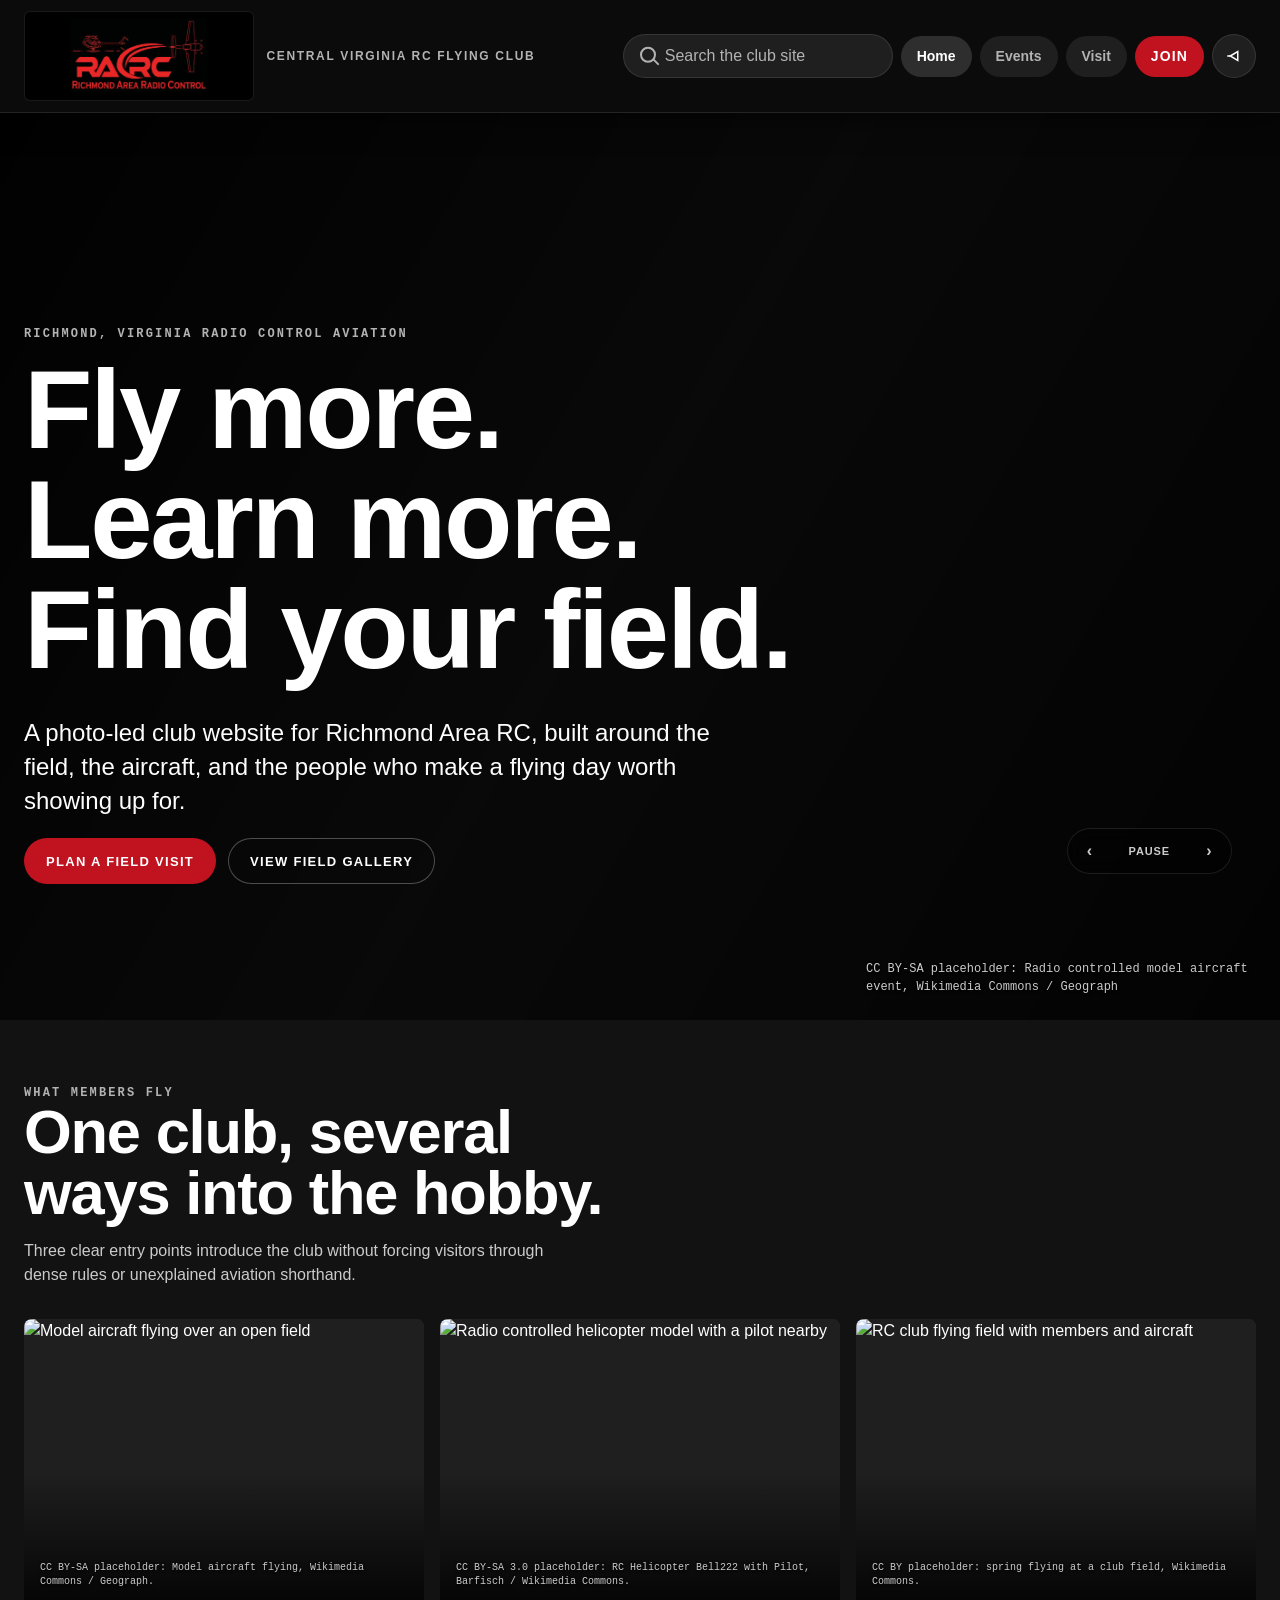
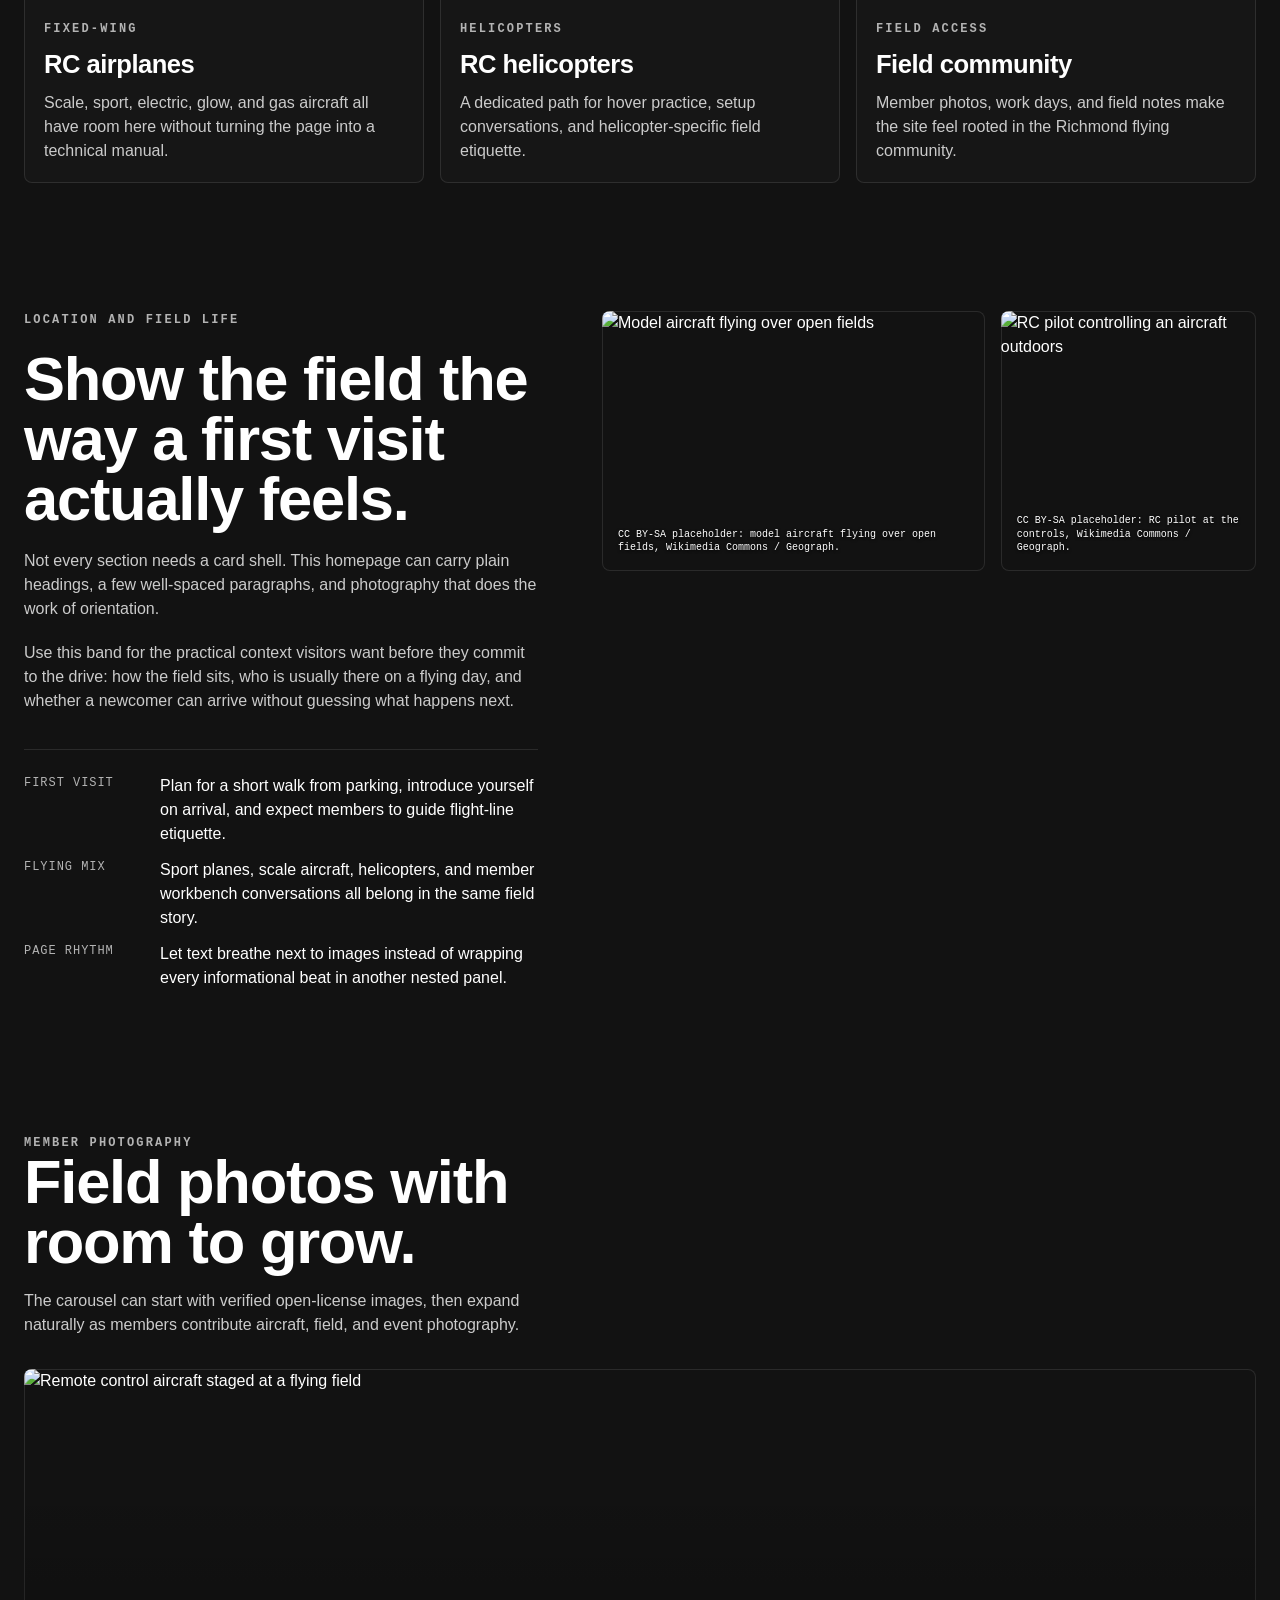
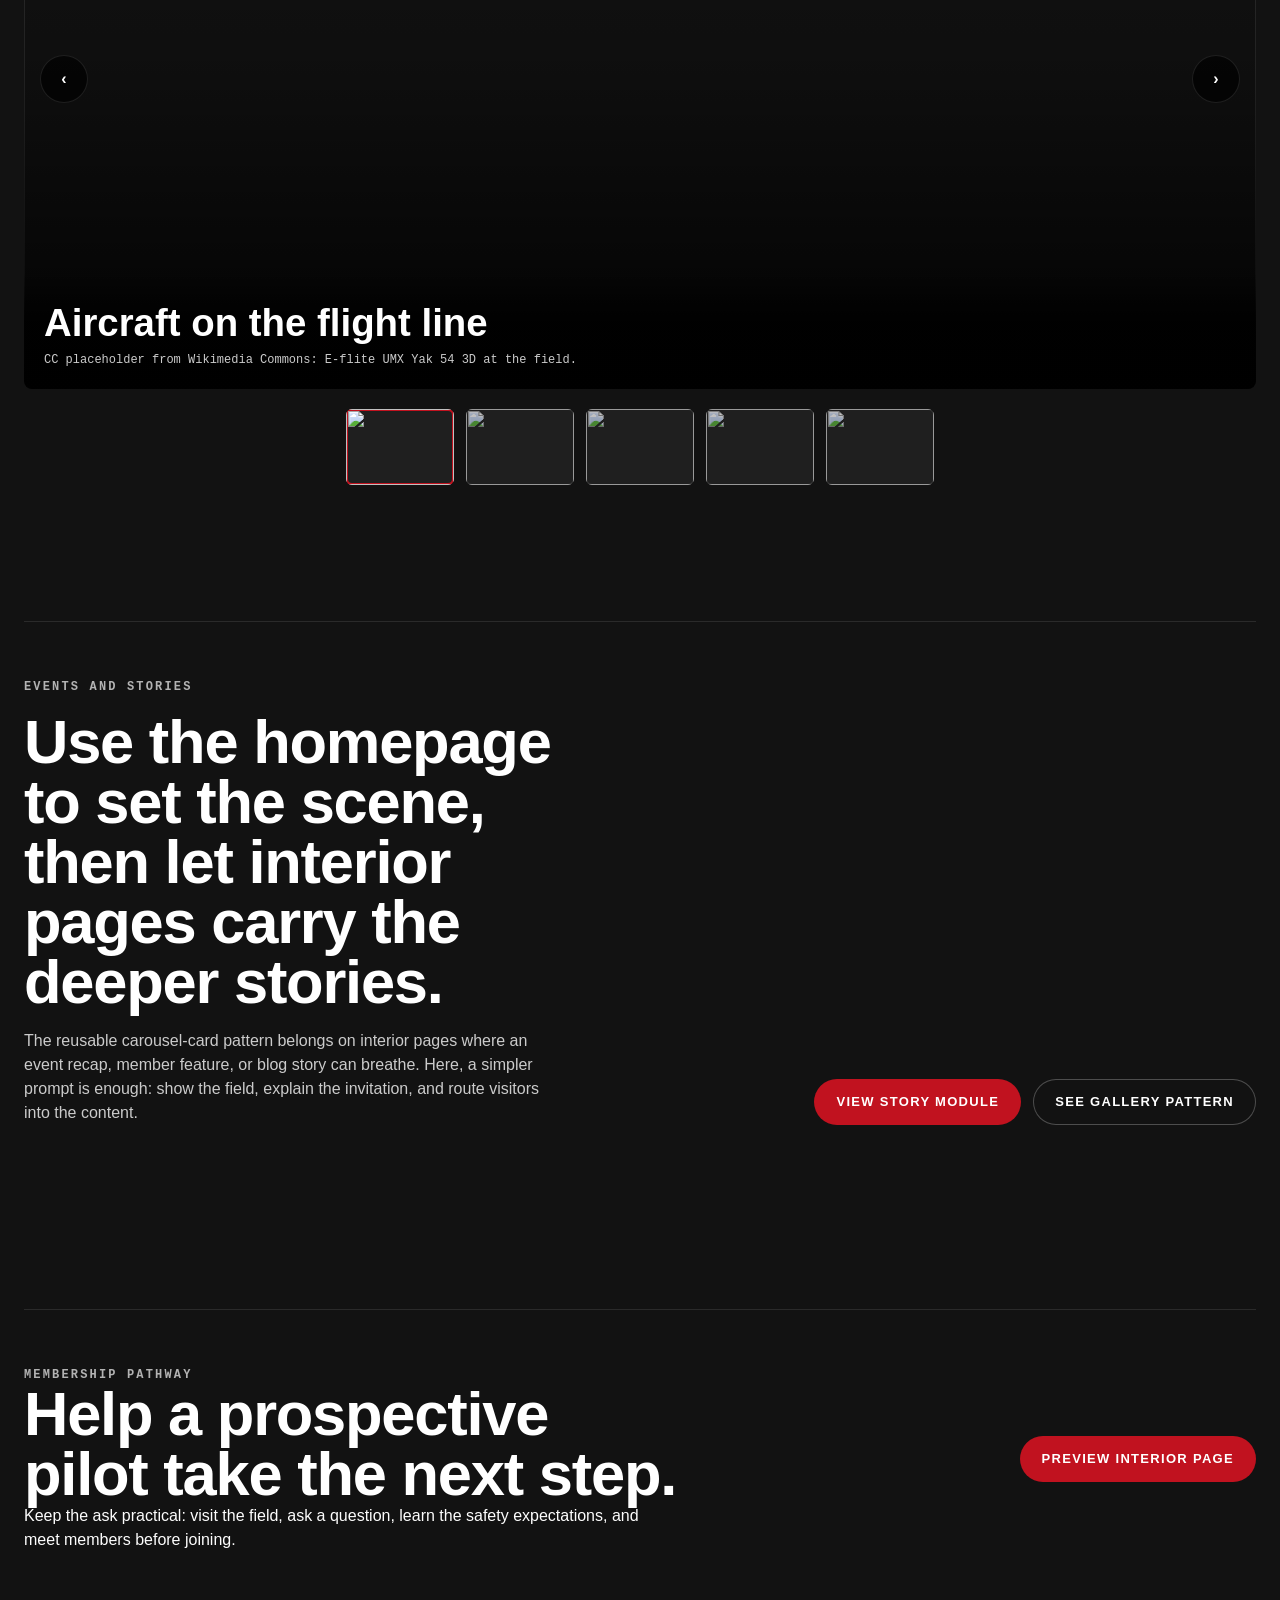
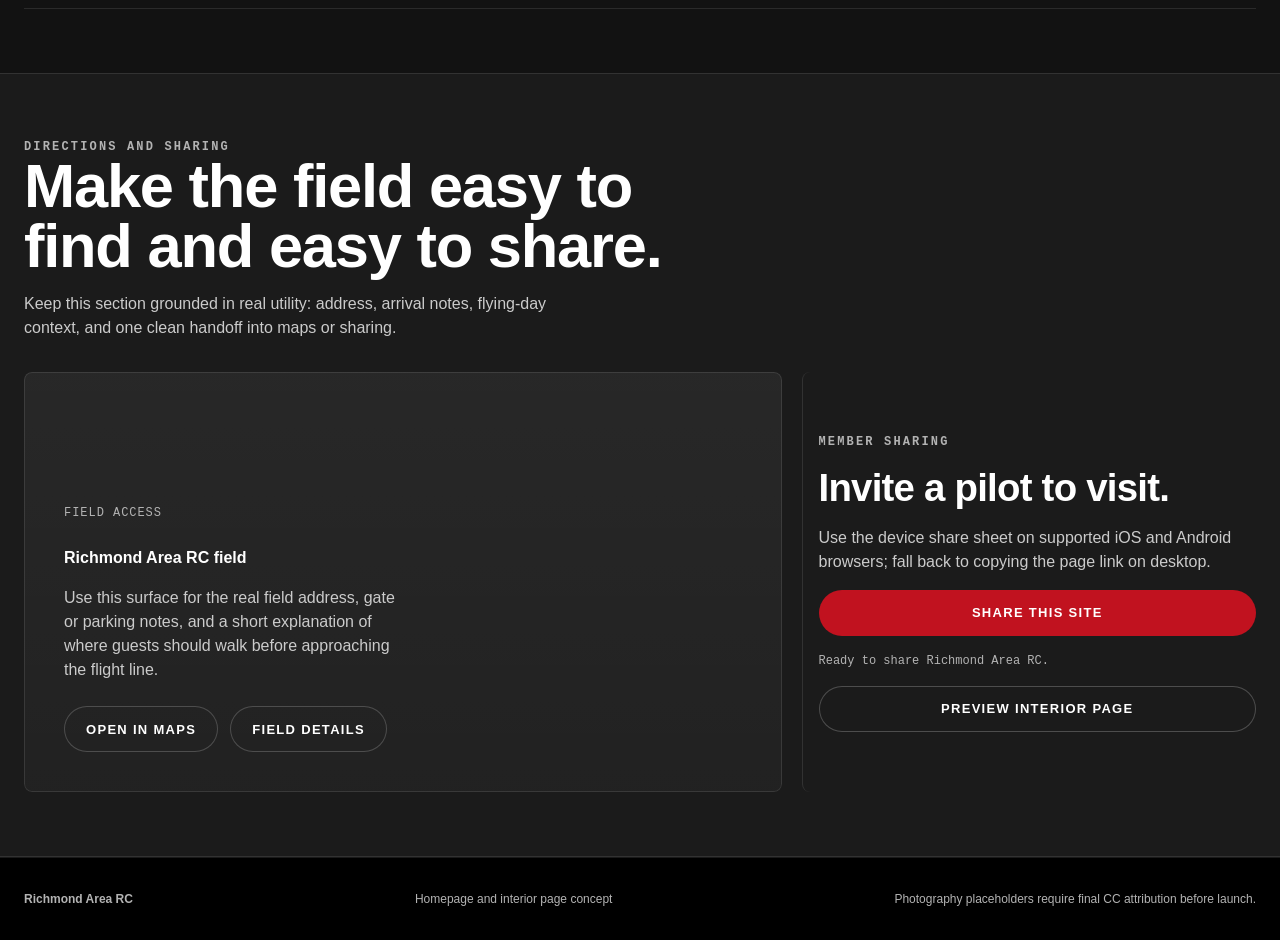
==== commit e69d2f40: "updates updates" ====
--- a/index.html
+++ b/index.html
@@ -3,8 +3,8 @@
 <head>
   <meta charset="utf-8">
   <meta name="viewport" content="width=device-width, initial-scale=1">
-  <title>Richmond Area RC | Club Website Template</title>
-  <meta name="description" content="Photography-forward WordPress 7 website template for Richmond Area RC, a remote control airplane and helicopter club serving the Richmond, Virginia area.">
+  <title>Richmond Area RC | Club Website</title>
+  <meta name="description" content="Photography-forward club website concept for Richmond Area RC, a remote control airplane and helicopter club serving the Richmond, Virginia area.">
   <style>
     :root {
       --bg: #121212;
@@ -32,11 +32,11 @@
       --text-lg: 18px;
       --text-xl: 20px;
       --text-2xl: 24px;
-      --text-3xl: 24px;
-      --text-4xl: 24px;
+      --text-3xl: 30px;
+      --text-4xl: 36px;
       --leading-body: 1.50;
       --leading-tight: 1.00;
-      --tracking-display: normal;
+      --tracking-display: -0.02em;
       --space-1: 4px;
       --space-2: 8px;
       --space-3: 12px;
@@ -116,7 +116,7 @@
     .hero-slide.is-active { opacity: 1; }
     .hero-credit { position: absolute; right: var(--space-6); bottom: var(--space-6); z-index: 2; max-width: 390px; color: var(--meta); font-family: var(--font-mono); font-size: var(--text-sm); text-shadow: 0 1px 3px rgba(0,0,0,0.85); }
     .hero-grid { position: relative; z-index: 1; display: grid; grid-template-columns: minmax(0, 920px); gap: var(--space-8); padding: 148px 0 72px; align-items: end; }
-    .eyebrow { color: var(--accent); font-family: var(--font-mono); font-size: var(--text-sm); font-weight: 800; letter-spacing: 0.18em; text-transform: uppercase; }
+    .eyebrow { color: var(--muted); font-family: var(--font-mono); font-size: var(--text-sm); font-weight: 800; letter-spacing: 0.18em; text-transform: uppercase; }
     h1, h2, h3 { margin: 0; font-family: var(--font-display); letter-spacing: var(--tracking-display); line-height: 0.98; }
     h1 { font-size: clamp(48px, 9vw, 112px); max-width: 880px; text-wrap: balance; }
     h2 { font-size: clamp(34px, 4.8vw, 68px); text-wrap: balance; }
@@ -162,6 +162,19 @@
     .image-label { color: var(--muted); font-family: var(--font-mono); font-size: var(--text-xs); font-weight: 800; letter-spacing: 0.08em; }
     .image-card-body h3 { margin: 0; }
     .split { display: grid; grid-template-columns: 0.9fr 1.1fr; gap: var(--space-8); align-items: center; }
+    .editorial-band { display: grid; grid-template-columns: minmax(0, 0.88fr) minmax(0, 1.12fr); gap: clamp(28px, 5vw, 72px); align-items: start; }
+    .prose-stack { display: grid; gap: var(--space-5); max-width: 62ch; }
+    .prose-stack p { max-width: 58ch; }
+    .meta-list { display: grid; gap: var(--space-3); padding-top: var(--space-6); border-top: 1px solid var(--border-soft); }
+    .meta-row { display: grid; grid-template-columns: 120px 1fr; gap: var(--space-4); align-items: start; }
+    .meta-row dt { color: var(--muted); font-family: var(--font-mono); font-size: var(--text-sm); letter-spacing: 0.08em; text-transform: uppercase; }
+    .meta-row dd { margin: 0; color: var(--fg); }
+    .photo-strip { display: grid; grid-template-columns: 1.2fr 0.8fr; gap: var(--space-4); align-items: stretch; }
+    .photo-strip figure { margin: 0; min-height: 100%; border-radius: var(--radius-lg); overflow: hidden; position: relative; box-shadow: inset 0 0 0 1px var(--border-soft); }
+    .photo-strip img { width: 100%; height: 100%; min-height: 260px; object-fit: cover; }
+    .photo-strip figcaption { position: absolute; left: var(--space-4); right: var(--space-4); bottom: var(--space-4); color: var(--fg); font-family: var(--font-mono); font-size: var(--text-xs); line-height: 1.35; text-shadow: 0 1px 3px rgba(0,0,0,0.85); }
+    .plain-cta { display: grid; grid-template-columns: minmax(0, 1fr) auto; gap: var(--space-6); align-items: end; padding: clamp(28px, 5vw, 56px) 0; border-top: 1px solid var(--border-soft); }
+    .plain-cta-copy { display: grid; gap: var(--space-4); max-width: 60ch; }
     .photo-panel { min-height: 460px; border-radius: var(--radius-lg); overflow: hidden; position: relative; background-image: linear-gradient(160deg, rgba(0,0,0,0.12), rgba(0,0,0,0.72)), url("https://upload.wikimedia.org/wikipedia/commons/thumb/8/8c/Spring_flying_at_KILY_club_field%2C_Elim%C3%A4ki_%282475846526%29.jpg/1024px-Spring_flying_at_KILY_club_field%2C_Elim%C3%A4ki_%282475846526%29.jpg"); background-size: cover; background-position: center; box-shadow: inset 0 0 0 1px var(--border-soft); }
     .photo-panel::before { content: "CC BY placeholder: spring flying at a club field, Wikimedia Commons"; position: absolute; left: var(--space-5); bottom: var(--space-5); right: var(--space-5); color: var(--fg); font-family: var(--font-mono); font-size: var(--text-sm); text-shadow: 0 1px 3px rgba(0,0,0,0.85); }
     .list { display: grid; gap: 0; margin-top: var(--space-6); border-top: 1px solid var(--border-soft); }
@@ -198,13 +211,10 @@
     .cta-band p { color: var(--fg-2); max-width: 620px; }
     .utility-section { background: color-mix(in oklab, var(--surface-warm), transparent 28%); border-top: 1px solid var(--border-soft); border-bottom: 1px solid var(--border-soft); }
     .utility-grid { display: grid; grid-template-columns: minmax(0, 1.25fr) minmax(280px, 0.75fr); gap: var(--space-5); align-items: stretch; }
-    .map-sim { min-height: 420px; border-radius: var(--radius-lg); overflow: hidden; position: relative; background: linear-gradient(90deg, transparent 49%, var(--border-soft) 50%, transparent 51%), linear-gradient(0deg, transparent 49%, var(--border-soft) 50%, transparent 51%), color-mix(in oklab, var(--surface), white 4%); background-size: 84px 84px; box-shadow: inset 0 0 0 1px var(--border-soft); }
-    .map-road { position: absolute; border-radius: var(--radius-pill); background: color-mix(in oklab, var(--surface), white 16%); box-shadow: inset 0 0 0 1px var(--border-soft); }
-    .map-road.one { width: 78%; height: 18px; left: 10%; top: 38%; transform: rotate(-12deg); }
-    .map-road.two { width: 46%; height: 14px; right: 8%; top: 62%; transform: rotate(26deg); }
-    .map-pin { position: absolute; left: 48%; top: 40%; width: 50px; height: 50px; border-radius: 50% 50% 50% 0; background: var(--accent); transform: rotate(-45deg); box-shadow: rgba(0,0,0,0.5) 0 8px 24px; }
-    .map-pin::after { content: ""; position: absolute; inset: 15px; border-radius: 50%; background: var(--accent-on); }
-    .map-label { position: absolute; left: var(--space-5); bottom: var(--space-5); right: var(--space-5); padding: var(--space-4); border-radius: var(--radius-lg); background: rgba(0,0,0,0.72); box-shadow: inset 0 0 0 1px var(--border-soft); }
+    .map-sim { min-height: 420px; border-radius: var(--radius-lg); overflow: hidden; position: relative; background: linear-gradient(180deg, rgba(255,255,255,0.04), rgba(255,255,255,0.01)), color-mix(in oklab, var(--surface), white 4%); box-shadow: inset 0 0 0 1px var(--border-soft); padding: clamp(24px, 4vw, 40px); display: grid; gap: var(--space-6); align-content: end; }
+    .map-kicker { color: var(--muted); font-family: var(--font-mono); font-size: var(--text-sm); letter-spacing: 0.08em; text-transform: uppercase; }
+    .map-label { display: grid; gap: var(--space-4); max-width: 38ch; }
+    .map-actions { display: flex; gap: var(--space-3); flex-wrap: wrap; }
     .share-card { border-radius: var(--radius-lg); background: transparent; padding: var(--space-6) 0 var(--space-6) var(--space-4); display: grid; gap: var(--space-4); align-content: center; border-left: 1px solid var(--border-soft); }
     .share-card h3 { font-size: clamp(26px, 3vw, 44px); }
     .share-note { color: var(--muted); font-family: var(--font-mono); font-size: var(--text-sm); }
@@ -227,13 +237,14 @@
       .site-search { min-width: 100%; order: -1; margin-bottom: var(--space-2); }
       .menu-scrim { position: fixed; inset: 0; z-index: 60; background: rgba(0,0,0,0.58); border: 0; }
       .menu-scrim.is-open { display: block; }
-      .hero-grid, .split, .utility-grid, .cta-band { grid-template-columns: 1fr; }
+      .hero-grid, .split, .utility-grid, .cta-band, .editorial-band, .photo-strip, .plain-cta { grid-template-columns: 1fr; }
       .hero { min-height: auto; }
       .hero-grid { padding: 132px 0 52px; }
       .grid-3, .gallery { grid-template-columns: 1fr; }
       .ph-img.large { min-height: 320px; }
       .section-head { display: grid; }
       .thumb-row { justify-content: flex-start; padding-inline: var(--space-1); -webkit-overflow-scrolling: touch; }
+      .share-card { padding-left: 0; border-left: 0; border-top: 1px solid var(--border-soft); }
     }
     @media (max-width: 560px) {
       .container { width: min(100% - calc(var(--container-gutter-phone) * 2), var(--container-max)); }
@@ -244,6 +255,7 @@
       .hero-controls { left: var(--space-4); right: auto; bottom: calc(var(--space-12) + 20px); }
       .actions .btn { width: 100%; }
       .field-row { grid-template-columns: 1fr; }
+      .meta-row { grid-template-columns: 1fr; }
       .thumb-row img { width: 96px; }
     }
   </style>
@@ -286,10 +298,10 @@
         <div class="hero-copy">
           <div class="eyebrow">Richmond, Virginia radio control aviation</div>
           <h1>Fly more. Learn more. Find your field.</h1>
-          <p class="lede">A photo-led WordPress foundation for Richmond Area RC, built around the field, the aircraft, and the people who make a flying day worth showing up for.</p>
+          <p class="lede">A photo-led club website for Richmond Area RC, built around the field, the aircraft, and the people who make a flying day worth showing up for.</p>
           <div class="actions">
             <a class="btn primary" href="#visit">Plan a field visit</a>
-            <a class="btn outline" href="#gallery">View photo placeholders</a>
+            <a class="btn outline" href="#gallery">View field gallery</a>
           </div>
           <div class="hero-controls" aria-label="Hero image carousel controls">
             <button class="control-btn" type="button" data-hero-prev aria-label="Previous hero image">‹</button>
@@ -349,17 +361,28 @@
     </section>
 
     <section id="field" data-od-id="field-info">
-      <div class="container split">
-        <div>
+      <div class="container editorial-band">
+        <div class="prose-stack">
           <div class="eyebrow">Location and field life</div>
-          <h2>Show the field before visitors make the drive.</h2>
-          <div class="list">
-            <div class="list-item"><span class="check">01</span><p><strong>Directions that reduce uncertainty.</strong><br>Richmond-area context, parking notes, guest expectations, and first-visit basics.</p></div>
-            <div class="list-item"><span class="check">02</span><p><strong>Photography with a real purpose.</strong><br>Use placeholders during buildout, then replace them with member flights, aircraft, and field days.</p></div>
-            <div class="list-item"><span class="check">03</span><p><strong>WordPress patterns that stay simple.</strong><br>Events, safety notices, membership prompts, and news posts can all use the same restrained system.</p></div>
-          </div>
-        </div>
-        <div class="photo-panel" role="img" aria-label="Creative Commons placeholder for a flying field and RC aircraft"></div>
+          <h2>Show the field the way a first visit actually feels.</h2>
+          <p>Not every section needs a card shell. This homepage can carry plain headings, a few well-spaced paragraphs, and photography that does the work of orientation.</p>
+          <p>Use this band for the practical context visitors want before they commit to the drive: how the field sits, who is usually there on a flying day, and whether a newcomer can arrive without guessing what happens next.</p>
+          <dl class="meta-list">
+            <div class="meta-row"><dt>First visit</dt><dd>Plan for a short walk from parking, introduce yourself on arrival, and expect members to guide flight-line etiquette.</dd></div>
+            <div class="meta-row"><dt>Flying mix</dt><dd>Sport planes, scale aircraft, helicopters, and member workbench conversations all belong in the same field story.</dd></div>
+            <div class="meta-row"><dt>Page rhythm</dt><dd>Let text breathe next to images instead of wrapping every informational beat in another nested panel.</dd></div>
+          </dl>
+        </div>
+        <div class="photo-strip">
+          <figure>
+            <img src="https://commons.wikimedia.org/wiki/Special:FilePath/Model_aircraft_flying%2C_Lower_Fields%2C_Napton_-_geograph.org.uk_-_1272769.jpg?width=1200" alt="Model aircraft flying over open fields">
+            <figcaption>CC BY-SA placeholder: model aircraft flying over open fields, Wikimedia Commons / Geograph.</figcaption>
+          </figure>
+          <figure>
+            <img src="https://commons.wikimedia.org/wiki/Special:FilePath/In_control%2C_Garvaghy_-_geograph.org.uk_-_1225055.jpg?width=900" alt="RC pilot controlling an aircraft outdoors">
+            <figcaption>CC BY-SA placeholder: RC pilot at the controls, Wikimedia Commons / Geograph.</figcaption>
+          </figure>
+        </div>
       </div>
     </section>
 
@@ -407,34 +430,17 @@
       </div>
     </section>
 
-    <section id="events" data-od-id="image-card-carousel-pattern">
+    <section id="events" data-od-id="homepage-story-band">
       <div class="container">
-        <div class="carousel-card">
-          <div class="carousel" data-carousel aria-label="Image card carousel pattern">
-            <div class="carousel-stage">
-              <figure class="slide is-active">
-                <img src="https://commons.wikimedia.org/wiki/Special:FilePath/Radio_controlled_model_aircraft_event_-_geograph.org.uk_-_3992818.jpg?width=1200" alt="Radio controlled aircraft event at a field">
-                <figcaption class="slide-caption"><strong>Event recap image</strong><span>MetaSlider-style top image area for a WordPress card pattern.</span></figcaption>
-              </figure>
-              <figure class="slide">
-                <img src="https://commons.wikimedia.org/wiki/Special:FilePath/In_control%2C_Garvaghy_-_geograph.org.uk_-_1225055.jpg?width=1200" alt="RC pilot controlling an aircraft outdoors">
-                <figcaption class="slide-caption"><strong>Member story image</strong><span>Works with two images, five images, or a longer plugin-managed slide list.</span></figcaption>
-              </figure>
-              <div class="carousel-buttons">
-                <button class="carousel-btn" type="button" data-carousel-prev aria-label="Previous card image">‹</button>
-                <button class="carousel-btn" type="button" data-carousel-next aria-label="Next card image">›</button>
-              </div>
-            </div>
-            <div class="carousel-controls">
-              <span class="carousel-status" aria-live="polite">Image 1 of 2</span>
-              <div class="thumb-row" aria-label="Choose card image"></div>
-            </div>
-          </div>
-          <div class="carousel-card-body">
+        <div class="plain-cta">
+          <div class="plain-cta-copy">
             <div class="eyebrow">Events and stories</div>
-            <h2>Carousel first, story second.</h2>
-            <p>A quieter card pattern for MetaSlider-style image sets, event recaps, featured aircraft, or a membership prompt.</p>
-            <div class="actions"><a class="btn primary" href="interior-page.html#events">View event template</a><a class="btn outline" href="#gallery">See gallery pattern</a></div>
+            <h2>Use the homepage to set the scene, then let interior pages carry the deeper stories.</h2>
+            <p>The reusable carousel-card pattern belongs on interior pages where an event recap, member feature, or blog story can breathe. Here, a simpler prompt is enough: show the field, explain the invitation, and route visitors into the content.</p>
+          </div>
+          <div class="actions">
+            <a class="btn primary" href="interior-page.html#story-module">View story module</a>
+            <a class="btn outline" href="#gallery">See gallery pattern</a>
           </div>
         </div>
       </div>
@@ -455,19 +461,18 @@
 
     <section id="directions" class="utility-section" data-od-id="directions-share">
       <div class="container">
-        <div class="section-head">
-          <div>
-            <div class="eyebrow">Directions and sharing</div>
-            <h2>Make the field easy to find and easy to share.</h2>
-          </div>
-          <p>A restrained location module and native share action give members useful tools without turning the footer into a control panel.</p>
+          <div class="section-head">
+            <div>
+              <div class="eyebrow">Directions and sharing</div>
+              <h2>Make the field easy to find and easy to share.</h2>
+            </div>
+          <p>Keep this section grounded in real utility: address, arrival notes, flying-day context, and one clean handoff into maps or sharing.</p>
         </div>
         <div class="utility-grid">
-          <div class="map-sim" role="img" aria-label="Simulated Google Maps embed showing the Richmond Area RC field location">
-            <span class="map-road one"></span>
-            <span class="map-road two"></span>
-            <span class="map-pin"></span>
-            <div class="map-label"><strong>Richmond Area RC field</strong><p>Google Maps embed placeholder for directions, parking notes, and field access details.</p></div>
+          <div class="map-sim" role="group" aria-label="Richmond Area RC field directions and arrival notes">
+            <div class="map-kicker">Field access</div>
+            <div class="map-label"><strong>Richmond Area RC field</strong><p>Use this surface for the real field address, gate or parking notes, and a short explanation of where guests should walk before approaching the flight line.</p></div>
+            <div class="map-actions"><button class="btn outline" type="button">Open in Maps</button><a class="btn outline" href="interior-page.html">Field details</a></div>
           </div>
           <aside class="share-card">
             <div class="eyebrow">Member sharing</div>
@@ -485,7 +490,7 @@
   <footer class="footer">
     <div class="container footer-grid">
       <strong>Richmond Area RC</strong>
-      <span>WordPress 7 homepage and interior page template</span>
+      <span>Homepage and interior page concept</span>
       <span>Photography placeholders require final CC attribution before launch.</span>
     </div>
   </footer>
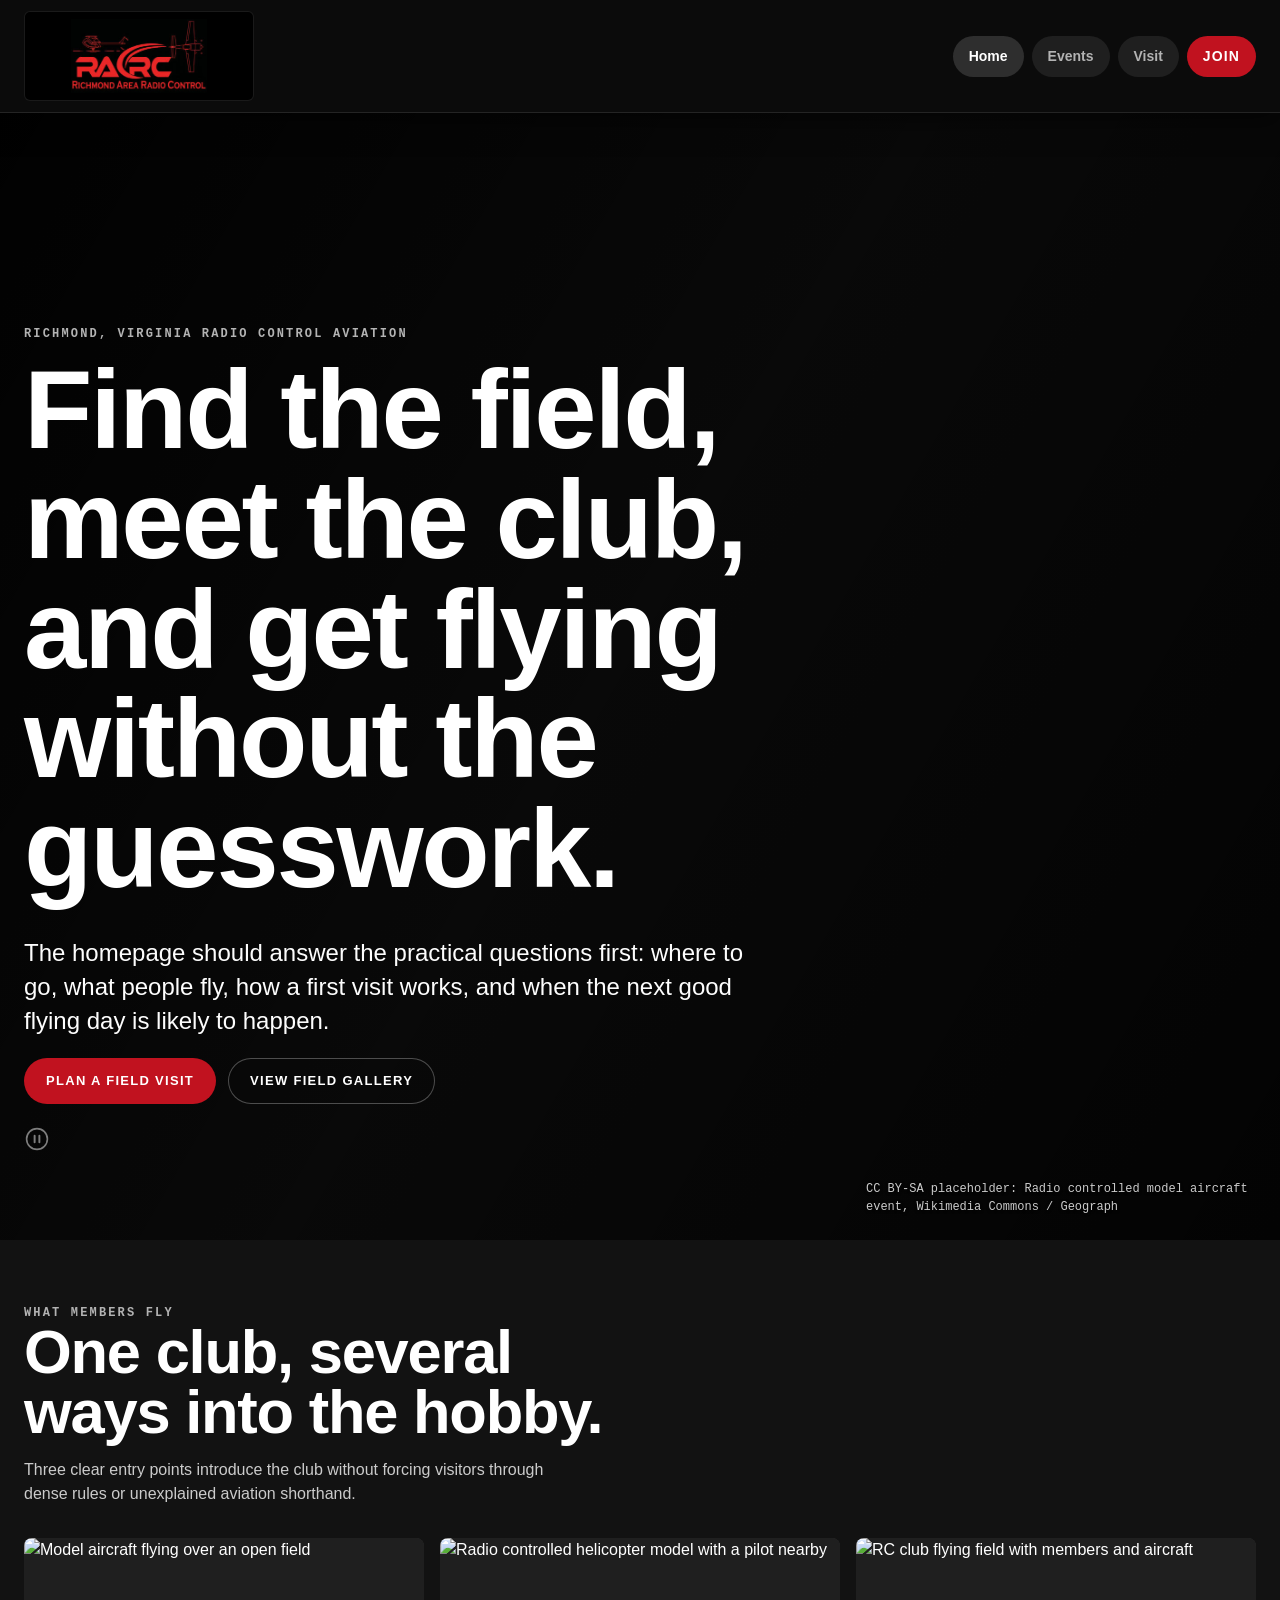
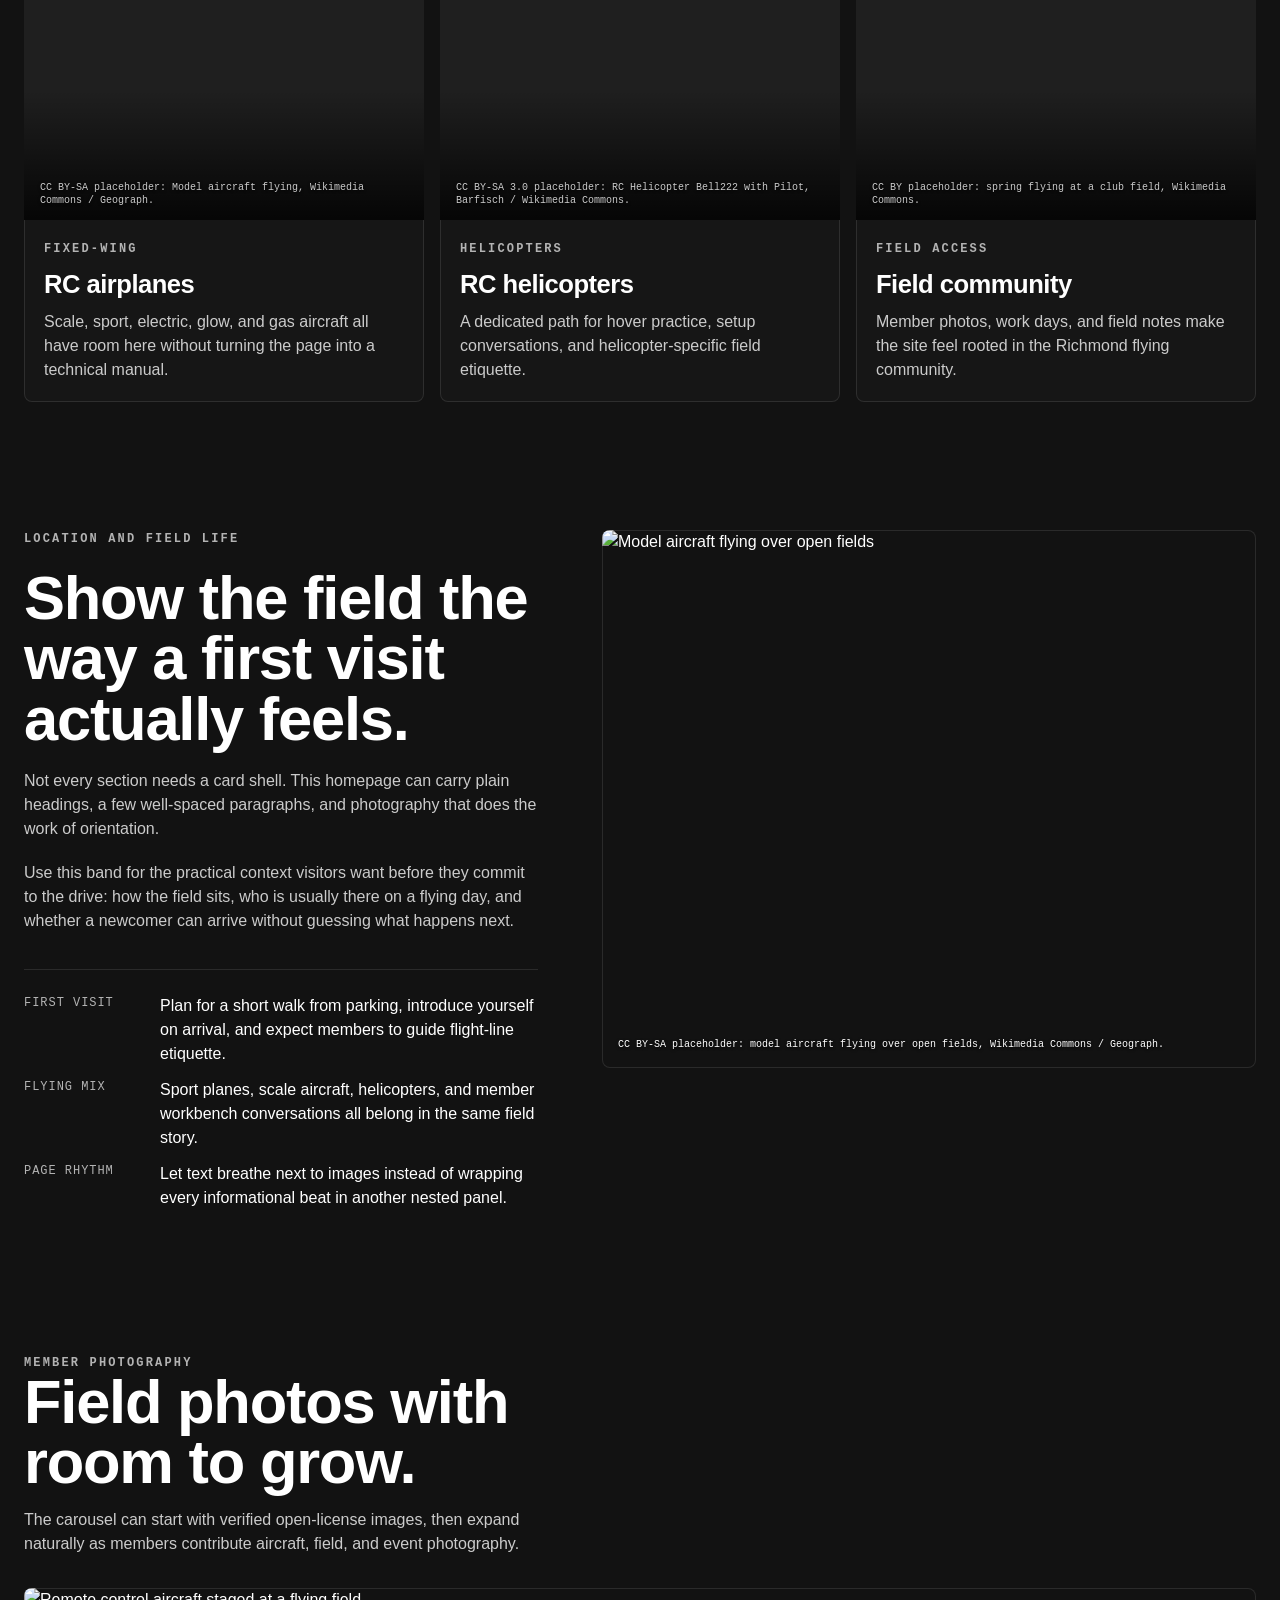
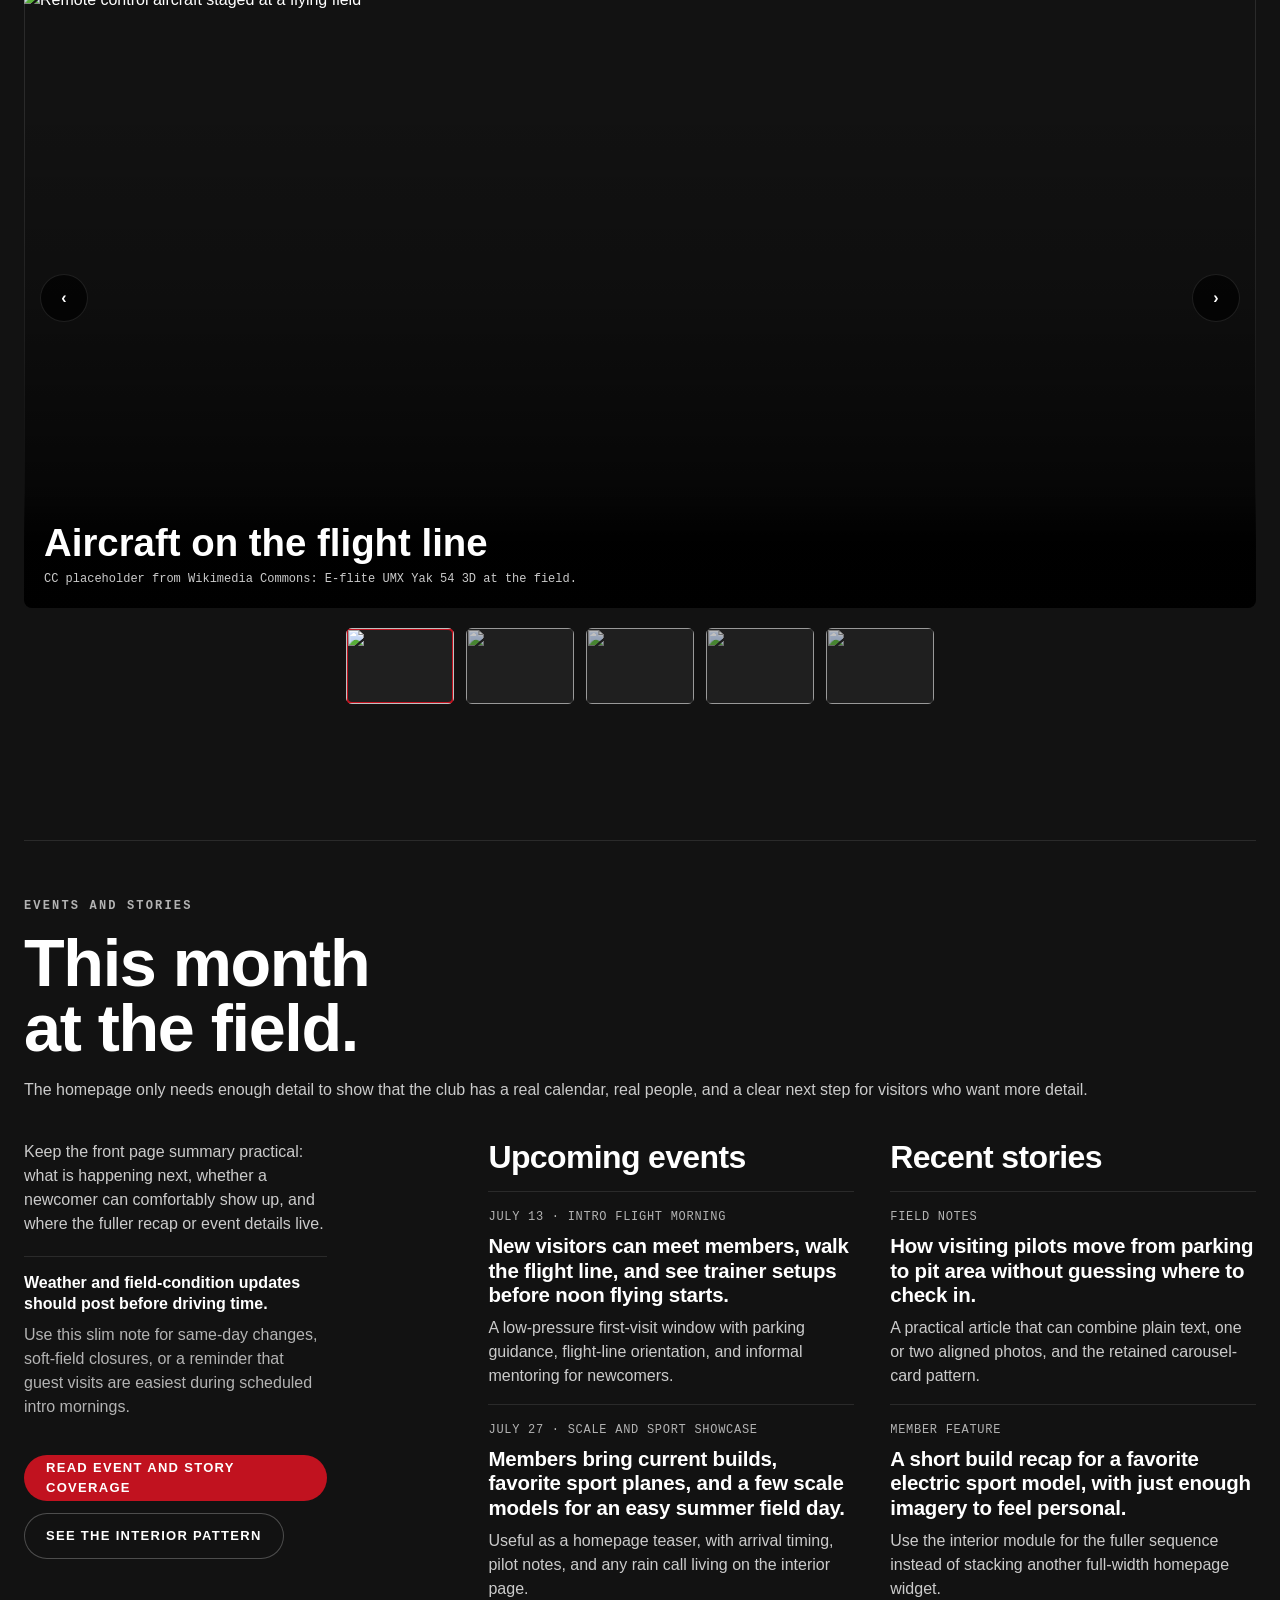
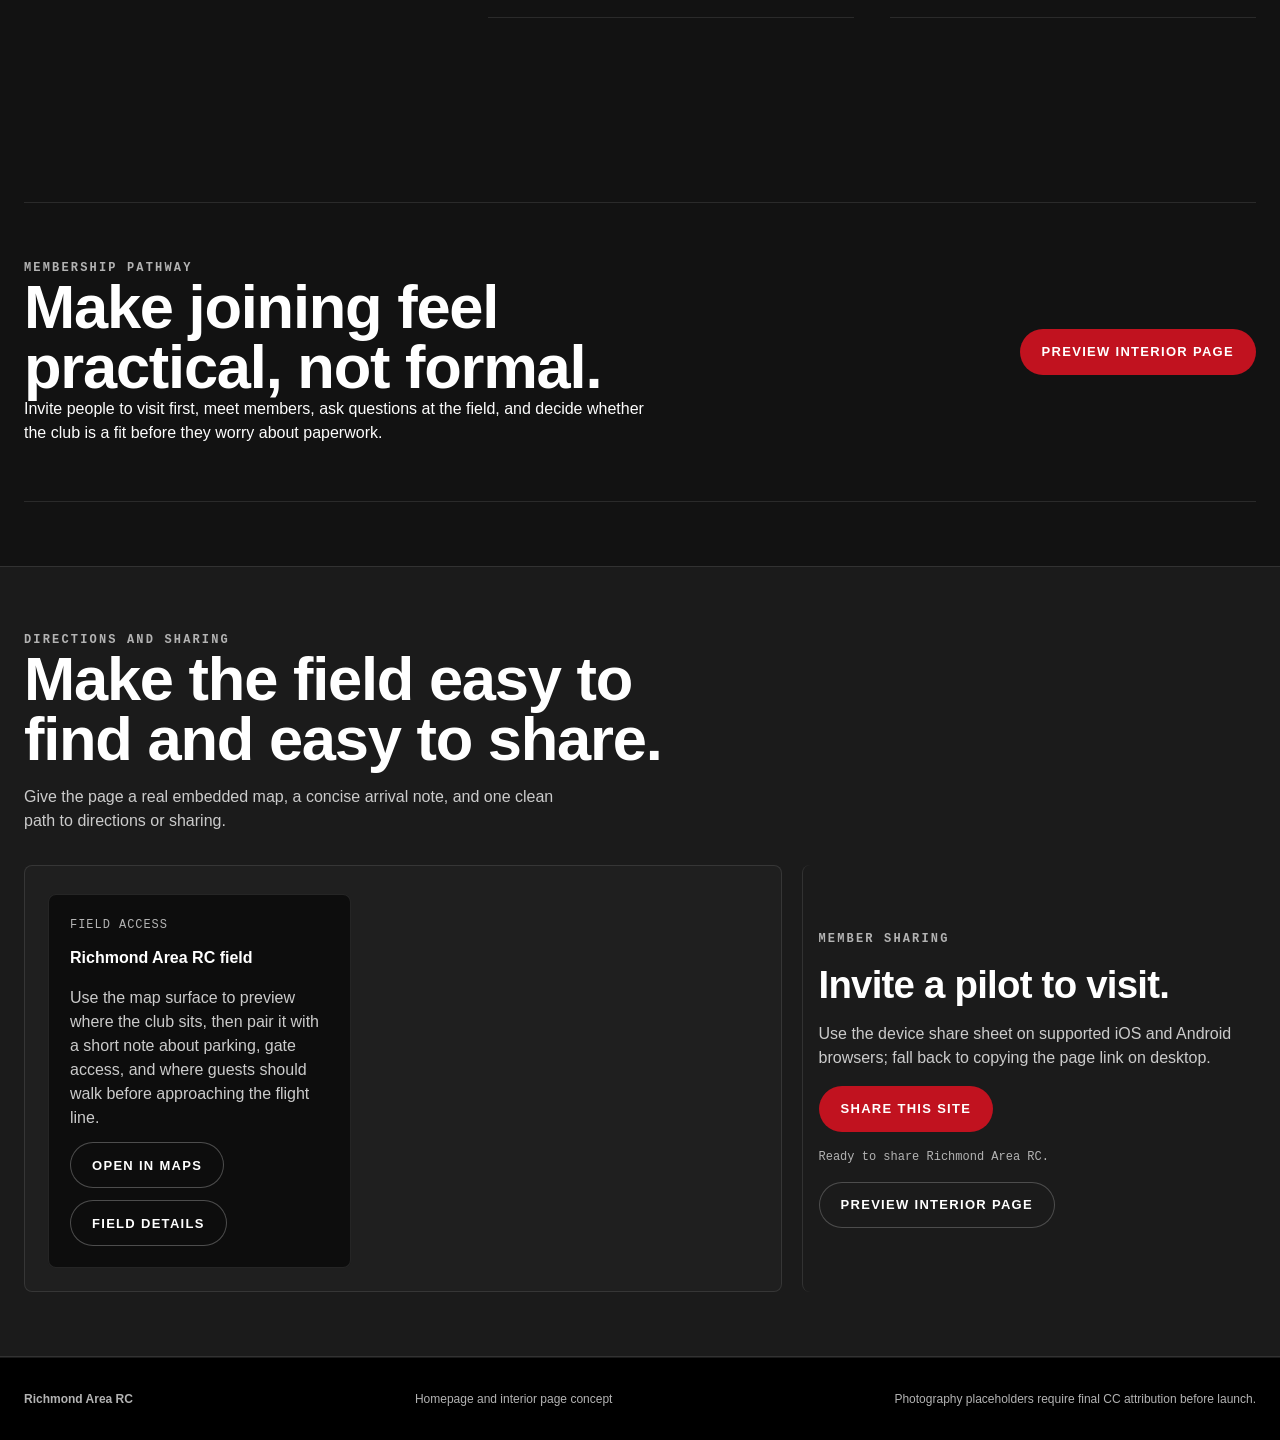
==== commit e0a88b1e: "updates" ====
--- a/index.html
+++ b/index.html
@@ -88,27 +88,18 @@
     .brand { display: flex; align-items: center; gap: var(--space-3); min-width: 0; }
     .logo-deck { width: clamp(188px, 18vw, 262px); min-height: 88px; display: grid; place-items: center; padding: var(--space-2) var(--space-4); border-radius: var(--radius-md); background: color-mix(in oklab, var(--bg), black 72%); box-shadow: inset 0 0 0 1px var(--border-soft); }
     .logo-deck img { width: 100%; max-height: 74px; object-fit: contain; }
-    .brand-meta { color: var(--muted); font-size: var(--text-sm); font-weight: 700; text-transform: uppercase; letter-spacing: 0.14em; }
     .nav-links { display: flex; align-items: center; gap: var(--space-2); flex-wrap: wrap; justify-content: flex-end; }
-    .nav-pill { border: 0; border-radius: var(--radius-pill); background: var(--surface-warm); color: var(--muted); padding: 10px 16px; font-size: 14px; font-weight: 800; cursor: pointer; transition: background var(--motion-base), color var(--motion-base), transform var(--motion-base); }
+    .nav-pill { border: 0; border-radius: var(--radius-pill); background: var(--surface-warm); color: var(--muted); padding: 10px 16px; font-size: 14px; font-weight: 800; cursor: pointer; transition: background var(--motion-base), color var(--motion-base), transform var(--motion-base), box-shadow var(--motion-base); }
     .nav-pill:hover, .nav-pill[aria-current="page"] { color: var(--fg); background: color-mix(in oklab, var(--surface-warm), white 8%); }
+    .nav-pill:active { transform: translateY(1px); }
     .nav-pill.cta { background: var(--accent); color: var(--accent-on); letter-spacing: 0.08em; text-transform: uppercase; }
-    .nav-share { width: 44px; height: 44px; border: 0; border-radius: 50%; display: inline-grid; place-items: center; background: var(--surface-warm); color: var(--fg); cursor: pointer; box-shadow: inset 0 0 0 1px var(--border-soft); }
-    .nav-share:hover { background: color-mix(in oklab, var(--surface-warm), white 8%); }
-    .nav-share svg { width: 18px; height: 18px; fill: none; stroke: currentColor; stroke-width: 2; }
-
     .menu-toggle { display: none; border: 0; border-radius: 50%; width: 48px; height: 48px; background: var(--surface-warm); color: var(--fg); cursor: pointer; box-shadow: inset 0 0 0 1px var(--border-soft); }
     .menu-toggle span { display: block; width: 20px; height: 2px; margin: 4px auto; background: currentColor; border-radius: var(--radius-pill); transition: transform var(--motion-base), opacity var(--motion-base); }
     .menu-toggle[aria-expanded="true"] span:nth-child(1) { transform: translateY(6px) rotate(45deg); }
     .menu-toggle[aria-expanded="true"] span:nth-child(2) { opacity: 0; }
     .menu-toggle[aria-expanded="true"] span:nth-child(3) { transform: translateY(-6px) rotate(-45deg); }
     .menu-scrim { display: none; }
-    .site-search { position: relative; min-width: min(24vw, 270px); }
-    .site-search label { position: absolute; width: 1px; height: 1px; overflow: hidden; clip: rect(0 0 0 0); white-space: nowrap; }
-    .site-search input { width: 100%; min-height: 44px; border: 0; border-radius: var(--radius-pill); background: var(--surface-warm); color: var(--fg); padding: 0 16px 0 42px; box-shadow: inset 0 0 0 1px var(--border-soft); }
-    .site-search input::placeholder { color: var(--muted); }
-    .site-search::before { content: ""; position: absolute; left: 17px; top: 50%; width: 12px; height: 12px; border: 2px solid var(--muted); border-radius: 50%; transform: translateY(-58%); pointer-events: none; }
-    .site-search::after { content: ""; position: absolute; left: 29px; top: 27px; width: 8px; height: 2px; border-radius: var(--radius-pill); background: var(--muted); transform: rotate(45deg); pointer-events: none; }
+    .menu-close { display: none; }
 
     .hero { position: relative; min-height: clamp(680px, 92svh, 920px); display: grid; align-items: end; overflow: hidden; }
     .hero-bg-carousel { position: absolute; inset: 0; }
@@ -129,8 +120,9 @@
     .hero-copy .lede { margin-bottom: var(--space-5); }
     .lede { max-width: 740px; color: var(--fg-2); font-size: clamp(18px, 2vw, 24px); line-height: 1.42; }
     .actions { display: flex; gap: var(--space-3); flex-wrap: wrap; align-items: center; }
-    .btn { border: 0; display: inline-flex; align-items: center; justify-content: center; min-height: 46px; padding: 0 22px; border-radius: var(--radius-pill); background: var(--surface-warm); color: var(--fg); font-weight: 900; letter-spacing: 0.1em; text-transform: uppercase; font-size: 13px; cursor: pointer; transition: transform var(--motion-base), background var(--motion-base), color var(--motion-base); }
+    .btn { border: 0; display: inline-flex; align-items: center; justify-content: center; min-height: 46px; padding: 0 22px; border-radius: var(--radius-pill); background: var(--surface-warm); color: var(--fg); font-weight: 900; letter-spacing: 0.1em; text-transform: uppercase; font-size: 13px; cursor: pointer; transition: transform var(--motion-base), background var(--motion-base), color var(--motion-base), box-shadow var(--motion-base); }
     .btn:hover { transform: translateY(-2px); background: color-mix(in oklab, var(--surface-warm), white 10%); }
+    .btn:active { transform: translateY(0); }
     .btn.primary { background: var(--accent); color: var(--accent-on); }
     .btn.outline { background: transparent; box-shadow: inset 0 0 0 1px var(--border); color: var(--fg); }
     .status-card { border-radius: var(--radius-lg); background: color-mix(in oklab, var(--surface), transparent 10%); box-shadow: rgba(0,0,0,0.5) 0 8px 24px; padding: var(--space-5); display: grid; gap: var(--space-4); backdrop-filter: blur(14px); }
@@ -139,10 +131,11 @@
     .field-row:first-of-type { border-top: 0; padding-top: 0; }
     .field-label { color: var(--muted); font-family: var(--font-mono); font-size: var(--text-sm); text-transform: uppercase; }
     .field-value { color: var(--fg); font-weight: 800; }
-    .hero-controls { position: absolute; right: var(--space-6); bottom: calc(var(--space-12) + 34px); z-index: 3; display: flex; align-items: center; gap: var(--space-2); flex-wrap: wrap; padding: var(--space-1); border-radius: var(--radius-pill); background: rgba(0,0,0,0.28); box-shadow: inset 0 0 0 1px var(--border-soft); backdrop-filter: blur(10px); }
-    .control-btn { min-width: 38px; min-height: 38px; border: 0; border-radius: var(--radius-pill); background: transparent; color: var(--meta); cursor: pointer; font-weight: 900; }
-    .control-btn.wide { padding: 0 12px; letter-spacing: 0.08em; text-transform: uppercase; font-size: 11px; }
-    .control-btn:hover { background: rgba(255,255,255,0.08); color: var(--fg); }
+    .hero-footer { position: absolute; left: 0; bottom: var(--space-6); margin-top: 0; display: flex; align-items: center; gap: var(--space-4); }
+    .hero-pause { display: inline-flex; align-items: center; justify-content: center; padding: 0; border: 0; background: transparent; color: rgba(255,255,255,0.48); cursor: pointer; }
+    .hero-pause svg { width: 26px; height: 26px; flex: 0 0 auto; }
+    .hero-pause:hover { color: rgba(255,255,255,0.72); }
+    .hero-pause[aria-pressed="true"] { color: rgba(255,255,255,0.8); }
     .carousel-announce { position: absolute; width: 1px; height: 1px; overflow: hidden; clip: rect(0 0 0 0); white-space: nowrap; }
 
     section { padding: var(--section-y-desktop) 0; }
@@ -169,12 +162,31 @@
     .meta-row { display: grid; grid-template-columns: 120px 1fr; gap: var(--space-4); align-items: start; }
     .meta-row dt { color: var(--muted); font-family: var(--font-mono); font-size: var(--text-sm); letter-spacing: 0.08em; text-transform: uppercase; }
     .meta-row dd { margin: 0; color: var(--fg); }
-    .photo-strip { display: grid; grid-template-columns: 1.2fr 0.8fr; gap: var(--space-4); align-items: stretch; }
+    .photo-strip { display: grid; grid-template-columns: 1fr; gap: var(--space-4); align-items: stretch; }
     .photo-strip figure { margin: 0; min-height: 100%; border-radius: var(--radius-lg); overflow: hidden; position: relative; box-shadow: inset 0 0 0 1px var(--border-soft); }
-    .photo-strip img { width: 100%; height: 100%; min-height: 260px; object-fit: cover; }
+    .photo-strip img { width: 100%; height: 100%; min-height: clamp(360px, 42vw, 560px); object-fit: cover; }
     .photo-strip figcaption { position: absolute; left: var(--space-4); right: var(--space-4); bottom: var(--space-4); color: var(--fg); font-family: var(--font-mono); font-size: var(--text-xs); line-height: 1.35; text-shadow: 0 1px 3px rgba(0,0,0,0.85); }
     .plain-cta { display: grid; grid-template-columns: minmax(0, 1fr) auto; gap: var(--space-6); align-items: end; padding: clamp(28px, 5vw, 56px) 0; border-top: 1px solid var(--border-soft); }
     .plain-cta-copy { display: grid; gap: var(--space-4); max-width: 60ch; }
+    .story-layout { display: grid; grid-template-columns: minmax(0, 0.95fr) minmax(0, 1.05fr); gap: clamp(24px, 4vw, 56px); align-items: start; }
+    .story-intro { display: grid; gap: var(--space-5); max-width: 60ch; }
+    .story-columns { display: grid; grid-template-columns: repeat(2, minmax(0, 1fr)); gap: clamp(20px, 3vw, 36px); }
+    .story-column { display: grid; gap: var(--space-4); }
+    .story-column h3 { font-size: clamp(24px, 2.5vw, 34px); }
+    .story-state { display: grid; gap: var(--space-2); padding: var(--space-4) 0 0; border-top: 1px solid var(--border-soft); max-width: 42ch; }
+    .story-state strong { font-size: var(--text-base); line-height: 1.3; }
+    .story-state p { color: var(--muted); }
+    .story-list { display: grid; gap: 0; border-top: 1px solid var(--border-soft); }
+    .story-item { display: grid; gap: var(--space-2); padding: var(--space-4) 0; border-bottom: 1px solid var(--border-soft); }
+    .story-item strong { font-size: clamp(18px, 1.6vw, 22px); line-height: 1.2; letter-spacing: -0.01em; }
+    .story-meta { color: var(--muted); font-family: var(--font-mono); font-size: var(--text-sm); letter-spacing: 0.06em; text-transform: uppercase; }
+    .story-item p { color: var(--meta); }
+    .story-actions { display: flex; gap: var(--space-3); flex-wrap: wrap; padding-top: var(--space-4); }
+    #events .plain-cta { grid-template-columns: 1fr; align-items: start; gap: clamp(24px, 3vw, 40px); }
+    #events .plain-cta-copy { max-width: min(100%, 72rem); }
+    #events .plain-cta-copy h2 { max-width: 16ch; font-size: clamp(34px, 5.2vw, 72px); }
+    #events .story-layout { grid-template-columns: minmax(0, 0.7fr) minmax(0, 1.3fr); }
+    #events .story-intro { max-width: 34ch; }
     .photo-panel { min-height: 460px; border-radius: var(--radius-lg); overflow: hidden; position: relative; background-image: linear-gradient(160deg, rgba(0,0,0,0.12), rgba(0,0,0,0.72)), url("https://upload.wikimedia.org/wikipedia/commons/thumb/8/8c/Spring_flying_at_KILY_club_field%2C_Elim%C3%A4ki_%282475846526%29.jpg/1024px-Spring_flying_at_KILY_club_field%2C_Elim%C3%A4ki_%282475846526%29.jpg"); background-size: cover; background-position: center; box-shadow: inset 0 0 0 1px var(--border-soft); }
     .photo-panel::before { content: "CC BY placeholder: spring flying at a club field, Wikimedia Commons"; position: absolute; left: var(--space-5); bottom: var(--space-5); right: var(--space-5); color: var(--fg); font-family: var(--font-mono); font-size: var(--text-sm); text-shadow: 0 1px 3px rgba(0,0,0,0.85); }
     .list { display: grid; gap: 0; margin-top: var(--space-6); border-top: 1px solid var(--border-soft); }
@@ -211,40 +223,51 @@
     .cta-band p { color: var(--fg-2); max-width: 620px; }
     .utility-section { background: color-mix(in oklab, var(--surface-warm), transparent 28%); border-top: 1px solid var(--border-soft); border-bottom: 1px solid var(--border-soft); }
     .utility-grid { display: grid; grid-template-columns: minmax(0, 1.25fr) minmax(280px, 0.75fr); gap: var(--space-5); align-items: stretch; }
-    .map-sim { min-height: 420px; border-radius: var(--radius-lg); overflow: hidden; position: relative; background: linear-gradient(180deg, rgba(255,255,255,0.04), rgba(255,255,255,0.01)), color-mix(in oklab, var(--surface), white 4%); box-shadow: inset 0 0 0 1px var(--border-soft); padding: clamp(24px, 4vw, 40px); display: grid; gap: var(--space-6); align-content: end; }
+    .map-embed { min-height: 420px; border-radius: var(--radius-lg); overflow: hidden; position: relative; background: color-mix(in oklab, var(--surface), white 4%); box-shadow: inset 0 0 0 1px var(--border-soft); }
+    .map-embed iframe { width: 100%; height: 100%; min-height: 420px; border: 0; filter: grayscale(0.08) contrast(0.96) brightness(0.94); }
+    .map-overlay { position: absolute; left: clamp(16px, 2vw, 24px); right: clamp(16px, 2vw, 24px); bottom: clamp(16px, 2vw, 24px); display: grid; gap: var(--space-3); max-width: 34ch; padding: clamp(16px, 2vw, 22px); background: rgba(9, 9, 9, 0.76); border-radius: var(--radius-lg); box-shadow: inset 0 0 0 1px rgba(255,255,255,0.1); backdrop-filter: blur(10px); }
     .map-kicker { color: var(--muted); font-family: var(--font-mono); font-size: var(--text-sm); letter-spacing: 0.08em; text-transform: uppercase; }
     .map-label { display: grid; gap: var(--space-4); max-width: 38ch; }
     .map-actions { display: flex; gap: var(--space-3); flex-wrap: wrap; }
     .share-card { border-radius: var(--radius-lg); background: transparent; padding: var(--space-6) 0 var(--space-6) var(--space-4); display: grid; gap: var(--space-4); align-content: center; border-left: 1px solid var(--border-soft); }
     .share-card h3 { font-size: clamp(26px, 3vw, 44px); }
     .share-note { color: var(--muted); font-family: var(--font-mono); font-size: var(--text-sm); }
+    .share-card .btn { width: fit-content; }
     .footer { padding: var(--space-8) 0; border-top: 1px solid var(--border-soft); background: color-mix(in oklab, var(--bg), black 72%); }
     .footer-grid { display: flex; justify-content: space-between; gap: var(--space-5); flex-wrap: wrap; color: var(--muted); font-size: var(--text-sm); }
     .mobile-menu { display: none; }
 
+    @media (max-width: 1180px) {
+      .grid-3 { grid-template-columns: repeat(2, minmax(0, 1fr)); }
+      .utility-grid { grid-template-columns: 1fr; }
+      .share-card { padding-left: 0; border-left: 0; border-top: 1px solid var(--border-soft); }
+    }
+
     @media (max-width: 920px) {
       .container { width: min(100% - calc(var(--container-gutter-tablet) * 2), var(--container-max)); }
       .nav { min-height: 96px; }
-      .brand-meta { display: none; }
       .menu-toggle { display: block; flex: 0 0 auto; }
       .nav-links { position: fixed; top: 0; right: 0; width: min(88vw, 390px); height: 100svh; z-index: 70; display: grid; align-content: start; gap: var(--space-3); padding: 118px var(--space-5) var(--space-5); background: color-mix(in oklab, var(--bg), black 64%); box-shadow: rgba(0,0,0,0.5) 0 8px 24px; transform: translateX(104%); transition: transform var(--motion-base); }
       .nav-links.is-open { transform: translateX(0); }
+      .menu-close { position: absolute; top: 26px; right: 16px; display: inline-flex; align-items: center; justify-content: center; width: 48px; height: 48px; border: 0; border-radius: 50%; background: color-mix(in oklab, var(--surface-warm), white 4%); color: var(--fg); cursor: pointer; box-shadow: inset 0 0 0 1px var(--border-soft); }
+      .menu-close::before, .menu-close::after { content: ""; position: absolute; width: 18px; height: 2px; border-radius: var(--radius-pill); background: currentColor; }
+      .menu-close::before { transform: rotate(45deg); }
+      .menu-close::after { transform: rotate(-45deg); }
       .nav-pill { width: 100%; min-height: 56px; display: flex; align-items: center; justify-content: space-between; padding-inline: var(--space-5); background: color-mix(in oklab, var(--surface-warm), white 4%); box-shadow: inset 0 0 0 1px var(--border-soft); }
-      .nav-pill::after { content: "→"; color: var(--muted); }
+      .nav-pill::after { content: ""; width: 0; height: 0; margin-left: var(--space-4); border-top: 5px solid transparent; border-bottom: 5px solid transparent; border-left: 7px solid currentColor; color: var(--muted); flex: 0 0 auto; align-self: center; opacity: 0.82; }
       .nav-pill.cta::after { color: var(--accent-on); }
-      .nav-share { width: 100%; height: 54px; border-radius: var(--radius-pill); display: flex; gap: var(--space-3); padding-inline: var(--space-5); justify-content: flex-start; font-weight: 900; text-transform: uppercase; letter-spacing: 0.08em; }
-      .nav-share::after { content: "Share site"; }
-      .site-search { min-width: 100%; order: -1; margin-bottom: var(--space-2); }
       .menu-scrim { position: fixed; inset: 0; z-index: 60; background: rgba(0,0,0,0.58); border: 0; }
       .menu-scrim.is-open { display: block; }
-      .hero-grid, .split, .utility-grid, .cta-band, .editorial-band, .photo-strip, .plain-cta { grid-template-columns: 1fr; }
+      .hero-grid, .split, .utility-grid, .cta-band, .editorial-band, .photo-strip, .plain-cta, .story-layout, .story-columns { grid-template-columns: 1fr; }
       .hero { min-height: auto; }
-      .hero-grid { padding: 132px 0 52px; }
+      .hero-grid { padding: 132px 0 88px; }
+      .hero-footer { bottom: var(--space-4); }
       .grid-3, .gallery { grid-template-columns: 1fr; }
       .ph-img.large { min-height: 320px; }
       .section-head { display: grid; }
       .thumb-row { justify-content: flex-start; padding-inline: var(--space-1); -webkit-overflow-scrolling: touch; }
       .share-card { padding-left: 0; border-left: 0; border-top: 1px solid var(--border-soft); }
+      .share-card .btn { width: 100%; }
     }
     @media (max-width: 560px) {
       .container { width: min(100% - calc(var(--container-gutter-phone) * 2), var(--container-max)); }
@@ -252,11 +275,19 @@
       .logo-deck { width: 188px; min-height: 82px; }
       .brand { min-width: 0; }
       .hero-credit { left: var(--space-4); right: var(--space-4); bottom: var(--space-4); }
-      .hero-controls { left: var(--space-4); right: auto; bottom: calc(var(--space-12) + 20px); }
-      .actions .btn { width: 100%; }
+      .hero-footer { bottom: var(--space-4); align-items: flex-start; }
+      .actions .btn, .cta-band .btn, .map-actions .btn, .share-card .btn { width: 100%; }
       .field-row { grid-template-columns: 1fr; }
       .meta-row { grid-template-columns: 1fr; }
       .thumb-row img { width: 96px; }
+      .story-actions .btn { width: 100%; }
+      .map-overlay { position: static; max-width: none; border-radius: 0; }
+      .map-embed { display: grid; }
+    }
+
+    @media (prefers-reduced-motion: reduce) {
+      html { scroll-behavior: auto; }
+      *, *::before, *::after { animation: none !important; transition: none !important; }
     }
   </style>
 </head>
@@ -264,22 +295,17 @@
   <a class="skip-link" href="#content">Skip to content</a>
   <header class="site-header">
     <div class="container nav" aria-label="Main navigation">
-      <a class="brand" href="#top" aria-label="Richmond Area RC home">
-        <span class="logo-deck"><img src="mqyg8qo8-RARC-Logo-1-300x163.jpg" alt="Richmond Area RC logo"></span>
-        <span class="brand-meta">Central Virginia RC flying club</span>
+      <a class="brand" href="mqzy8na2-index.html#top" aria-label="Richmond Area RC home">
+        <span class="logo-deck"><img src="mqyg8qo8-RARC-Logo-1-300x163.jpg" alt="Central Virginia RC Flying Club"></span>
       </a>
       <button class="menu-toggle" type="button" aria-label="Open menu" aria-expanded="false" aria-controls="primary-menu"><span></span><span></span><span></span></button>
       <button class="menu-scrim" type="button" aria-label="Close menu"></button>
       <nav id="primary-menu" class="nav-links" aria-label="Primary">
-        <form class="site-search" role="search" action="/" method="get">
-          <label for="site-search">Search Richmond Area RC</label>
-          <input id="site-search" name="s" type="search" placeholder="Search the club site">
-        </form>
-        <a class="nav-pill" aria-current="page" href="#top">Home</a>
+        <button class="menu-close" type="button" aria-label="Close menu"></button>
+        <a class="nav-pill" aria-current="page" href="mqzy8na2-index.html#top">Home</a>
         <a class="nav-pill" href="interior-page.html#events">Events</a>
-        <a class="nav-pill" href="#directions">Visit</a>
-        <a class="nav-pill cta" href="#visit">Join</a>
-        <button class="nav-share" type="button" data-share-site aria-label="Share Richmond Area RC"><svg viewBox="0 0 24 24" aria-hidden="true"><path d="M7 12l10-6v12L7 12z"></path><path d="M7 12H3"></path></svg></button>
+        <a class="nav-pill" href="mqzy8na2-index.html#directions">Visit</a>
+        <a class="nav-pill cta" href="mqzy8na2-index.html#visit">Join</a>
       </nav>
     </div>
   </header>
@@ -297,16 +323,20 @@
       <div class="container hero-grid">
         <div class="hero-copy">
           <div class="eyebrow">Richmond, Virginia radio control aviation</div>
-          <h1>Fly more. Learn more. Find your field.</h1>
-          <p class="lede">A photo-led club website for Richmond Area RC, built around the field, the aircraft, and the people who make a flying day worth showing up for.</p>
+          <h1>Find the field, meet the club, and get flying without the guesswork.</h1>
+          <p class="lede">The homepage should answer the practical questions first: where to go, what people fly, how a first visit works, and when the next good flying day is likely to happen.</p>
           <div class="actions">
             <a class="btn primary" href="#visit">Plan a field visit</a>
             <a class="btn outline" href="#gallery">View field gallery</a>
           </div>
-          <div class="hero-controls" aria-label="Hero image carousel controls">
-            <button class="control-btn" type="button" data-hero-prev aria-label="Previous hero image">‹</button>
-            <button class="control-btn wide" type="button" data-hero-pause aria-pressed="false">Pause</button>
-            <button class="control-btn" type="button" data-hero-next aria-label="Next hero image">›</button>
+          <div class="hero-footer">
+            <button class="hero-pause" type="button" data-hero-pause aria-pressed="false" aria-label="Pause rotating hero field photos" aria-describedby="hero-pause-desc">
+              <svg viewBox="0 0 24 24" aria-hidden="true">
+                <circle cx="12" cy="12" r="9.6" fill="none" stroke="currentColor" stroke-width="1.5"></circle>
+                <path d="M9.8 8.9v6.2M14.2 8.9v6.2" fill="none" stroke="currentColor" stroke-linecap="round" stroke-width="1.8"></path>
+              </svg>
+            </button>
+            <span id="hero-pause-desc" class="sr-only">Pauses or resumes the automatic rotation of the hero field photos.</span>
             <span class="carousel-announce" aria-live="polite">Hero image 1 of 5</span>
           </div>
         </div>
@@ -377,10 +407,6 @@
           <figure>
             <img src="https://commons.wikimedia.org/wiki/Special:FilePath/Model_aircraft_flying%2C_Lower_Fields%2C_Napton_-_geograph.org.uk_-_1272769.jpg?width=1200" alt="Model aircraft flying over open fields">
             <figcaption>CC BY-SA placeholder: model aircraft flying over open fields, Wikimedia Commons / Geograph.</figcaption>
-          </figure>
-          <figure>
-            <img src="https://commons.wikimedia.org/wiki/Special:FilePath/In_control%2C_Garvaghy_-_geograph.org.uk_-_1225055.jpg?width=900" alt="RC pilot controlling an aircraft outdoors">
-            <figcaption>CC BY-SA placeholder: RC pilot at the controls, Wikimedia Commons / Geograph.</figcaption>
           </figure>
         </div>
       </div>
@@ -435,12 +461,53 @@
         <div class="plain-cta">
           <div class="plain-cta-copy">
             <div class="eyebrow">Events and stories</div>
-            <h2>Use the homepage to set the scene, then let interior pages carry the deeper stories.</h2>
-            <p>The reusable carousel-card pattern belongs on interior pages where an event recap, member feature, or blog story can breathe. Here, a simpler prompt is enough: show the field, explain the invitation, and route visitors into the content.</p>
-          </div>
-          <div class="actions">
-            <a class="btn primary" href="interior-page.html#story-module">View story module</a>
-            <a class="btn outline" href="#gallery">See gallery pattern</a>
+            <h2>This month at the field.</h2>
+            <p>The homepage only needs enough detail to show that the club has a real calendar, real people, and a clear next step for visitors who want more detail.</p>
+          </div>
+          <div class="story-layout">
+            <div class="story-intro">
+              <p>Keep the front page summary practical: what is happening next, whether a newcomer can comfortably show up, and where the fuller recap or event details live.</p>
+              <div class="story-state" aria-label="Field schedule note">
+                <strong>Weather and field-condition updates should post before driving time.</strong>
+                <p>Use this slim note for same-day changes, soft-field closures, or a reminder that guest visits are easiest during scheduled intro mornings.</p>
+              </div>
+              <div class="story-actions">
+                <a class="btn primary" href="interior-page.html#story-module">Read event and story coverage</a>
+                <a class="btn outline" href="interior-page.html#events">See the interior pattern</a>
+              </div>
+            </div>
+            <div class="story-columns">
+              <div class="story-column" aria-label="Upcoming events preview">
+                <h3>Upcoming events</h3>
+                <div class="story-list">
+                  <article class="story-item">
+                    <div class="story-meta">July 13 · Intro flight morning</div>
+                    <strong>New visitors can meet members, walk the flight line, and see trainer setups before noon flying starts.</strong>
+                    <p>A low-pressure first-visit window with parking guidance, flight-line orientation, and informal mentoring for newcomers.</p>
+                  </article>
+                  <article class="story-item">
+                    <div class="story-meta">July 27 · Scale and sport showcase</div>
+                    <strong>Members bring current builds, favorite sport planes, and a few scale models for an easy summer field day.</strong>
+                    <p>Useful as a homepage teaser, with arrival timing, pilot notes, and any rain call living on the interior page.</p>
+                  </article>
+                </div>
+              </div>
+              <div class="story-column" aria-label="Recent stories preview">
+                <h3>Recent stories</h3>
+                <div class="story-list">
+                  <article class="story-item">
+                    <div class="story-meta">Field notes</div>
+                    <strong>How visiting pilots move from parking to pit area without guessing where to check in.</strong>
+                    <p>A practical article that can combine plain text, one or two aligned photos, and the retained carousel-card pattern.</p>
+                  </article>
+                  <article class="story-item">
+                    <div class="story-meta">Member feature</div>
+                    <strong>A short build recap for a favorite electric sport model, with just enough imagery to feel personal.</strong>
+                    <p>Use the interior module for the fuller sequence instead of stacking another full-width homepage widget.</p>
+                  </article>
+                </div>
+              </div>
+            </div>
           </div>
         </div>
       </div>
@@ -451,8 +518,8 @@
         <div class="cta-band">
           <div>
             <div class="eyebrow">Membership pathway</div>
-            <h2>Help a prospective pilot take the next step.</h2>
-            <p>Keep the ask practical: visit the field, ask a question, learn the safety expectations, and meet members before joining.</p>
+            <h2>Make joining feel practical, not formal.</h2>
+            <p>Invite people to visit first, meet members, ask questions at the field, and decide whether the club is a fit before they worry about paperwork.</p>
           </div>
           <a class="btn primary" href="interior-page.html">Preview interior page</a>
         </div>
@@ -466,13 +533,16 @@
               <div class="eyebrow">Directions and sharing</div>
               <h2>Make the field easy to find and easy to share.</h2>
             </div>
-          <p>Keep this section grounded in real utility: address, arrival notes, flying-day context, and one clean handoff into maps or sharing.</p>
+          <p>Give the page a real embedded map, a concise arrival note, and one clean path to directions or sharing.</p>
         </div>
         <div class="utility-grid">
-          <div class="map-sim" role="group" aria-label="Richmond Area RC field directions and arrival notes">
-            <div class="map-kicker">Field access</div>
-            <div class="map-label"><strong>Richmond Area RC field</strong><p>Use this surface for the real field address, gate or parking notes, and a short explanation of where guests should walk before approaching the flight line.</p></div>
-            <div class="map-actions"><button class="btn outline" type="button">Open in Maps</button><a class="btn outline" href="interior-page.html">Field details</a></div>
+          <div class="map-embed" role="group" aria-label="Richmond Area RC field directions and arrival notes">
+            <iframe title="Map showing Richmond Area RC field region" src="https://www.google.com/maps?q=Richmond%20Area%20RC%20Club%20Richmond%20Virginia&z=11&output=embed" loading="lazy" referrerpolicy="no-referrer-when-downgrade"></iframe>
+            <div class="map-overlay">
+              <div class="map-kicker">Field access</div>
+              <div class="map-label"><strong>Richmond Area RC field</strong><p>Use the map surface to preview where the club sits, then pair it with a short note about parking, gate access, and where guests should walk before approaching the flight line.</p></div>
+              <div class="map-actions"><a class="btn outline" href="https://maps.google.com/?q=Richmond%20Area%20RC%20Club%20Richmond%20Virginia" target="_blank" rel="noreferrer">Open in Maps</a><a class="btn outline" href="interior-page.html">Field details</a></div>
+            </div>
           </div>
           <aside class="share-card">
             <div class="eyebrow">Member sharing</div>
@@ -499,6 +569,8 @@
     var menuToggle = document.querySelector('.menu-toggle');
     var menu = document.querySelector('#primary-menu');
     var scrim = document.querySelector('.menu-scrim');
+    var menuClose = document.querySelector('.menu-close');
+    var menuTouchStartX = null;
     function setMenu(open) {
       if (!menuToggle || !menu || !scrim) return;
       menuToggle.setAttribute('aria-expanded', String(open));
@@ -506,20 +578,40 @@
       menu.classList.toggle('is-open', open);
       scrim.classList.toggle('is-open', open);
       document.body.style.overflow = open ? 'hidden' : '';
+      if (open) {
+        window.setTimeout(function () {
+          if (menuClose) menuClose.focus({ preventScroll: true });
+        }, 20);
+      }
     }
     if (menuToggle) menuToggle.addEventListener('click', function () { setMenu(menuToggle.getAttribute('aria-expanded') !== 'true'); });
+    if (menuClose) menuClose.addEventListener('click', function () { setMenu(false); });
     if (scrim) scrim.addEventListener('click', function () { setMenu(false); });
+    document.addEventListener('keydown', function (event) {
+      if (event.key === 'Escape' && menuToggle && menuToggle.getAttribute('aria-expanded') === 'true') setMenu(false);
+    });
+    if (menu) {
+      menu.addEventListener('touchstart', function (event) {
+        var touch = event.changedTouches && event.changedTouches[0];
+        menuTouchStartX = touch ? touch.clientX : null;
+      }, { passive: true });
+      menu.addEventListener('touchend', function (event) {
+        var touch = event.changedTouches && event.changedTouches[0];
+        if (menuTouchStartX === null || !touch) return;
+        if (touch.clientX - menuTouchStartX > 60) setMenu(false);
+        menuTouchStartX = null;
+      }, { passive: true });
+    }
 
     var heroCarousel = document.querySelector('[data-hero-carousel]');
     if (heroCarousel) {
       var heroSlides = Array.prototype.slice.call(heroCarousel.querySelectorAll('.hero-slide'));
       var heroCredit = heroCarousel.querySelector('.hero-credit');
       var heroStatus = document.querySelector('.carousel-announce');
-      var heroPrev = document.querySelector('[data-hero-prev]');
-      var heroNext = document.querySelector('[data-hero-next]');
       var heroPause = document.querySelector('[data-hero-pause]');
       var heroCurrent = 0;
-      var heroPaused = false;
+      var prefersReducedMotion = window.matchMedia && window.matchMedia('(prefers-reduced-motion: reduce)').matches;
+      var heroPaused = prefersReducedMotion;
       var heroTimer;
       function showHero(index) {
         if (!heroSlides.length) return;
@@ -532,14 +624,16 @@
         window.clearInterval(heroTimer);
         if (!heroPaused && heroSlides.length > 1) heroTimer = window.setInterval(function () { showHero(heroCurrent + 1); }, 6500);
       }
-      if (heroPrev) heroPrev.addEventListener('click', function () { showHero(heroCurrent - 1); queueHero(); });
-      if (heroNext) heroNext.addEventListener('click', function () { showHero(heroCurrent + 1); queueHero(); });
-      if (heroPause) heroPause.addEventListener('click', function () {
+      if (heroPause) {
+        heroPause.setAttribute('aria-pressed', String(heroPaused));
+        heroPause.setAttribute('aria-label', heroPaused ? 'Resume rotating hero field photos' : 'Pause rotating hero field photos');
+        heroPause.addEventListener('click', function () {
         heroPaused = !heroPaused;
-        heroPause.textContent = heroPaused ? 'Play' : 'Pause';
+        heroPause.setAttribute('aria-label', heroPaused ? 'Resume rotating hero field photos' : 'Pause rotating hero field photos');
         heroPause.setAttribute('aria-pressed', String(heroPaused));
         queueHero();
-      });
+        });
+      }
       showHero(0);
       queueHero();
     }
@@ -614,7 +708,9 @@
           navigator.clipboard.writeText(window.location.href).then(function () {
             if (shareNote) shareNote.textContent = 'Link copied to clipboard.';
           });
+          return;
         }
+        if (shareNote) shareNote.textContent = 'Copy the page URL from your browser to share it.';
       }); });
     }
   </script>
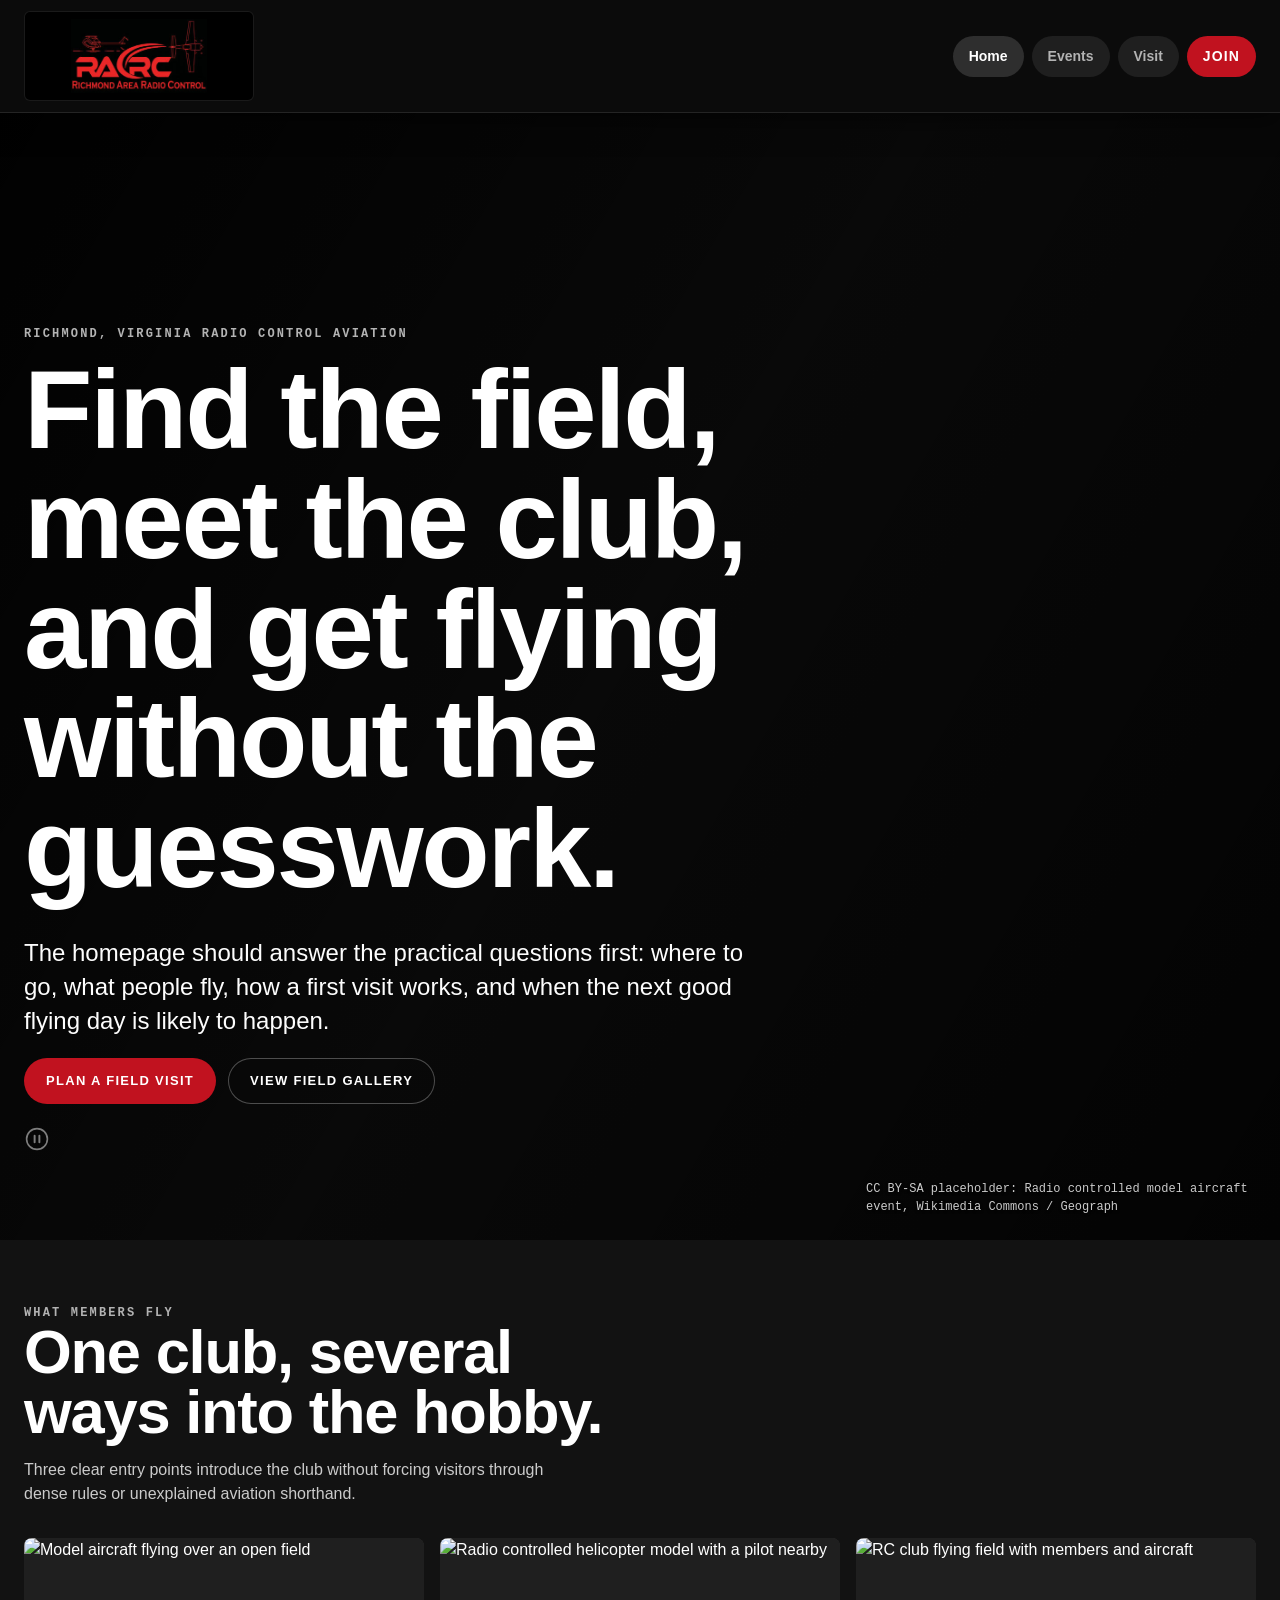
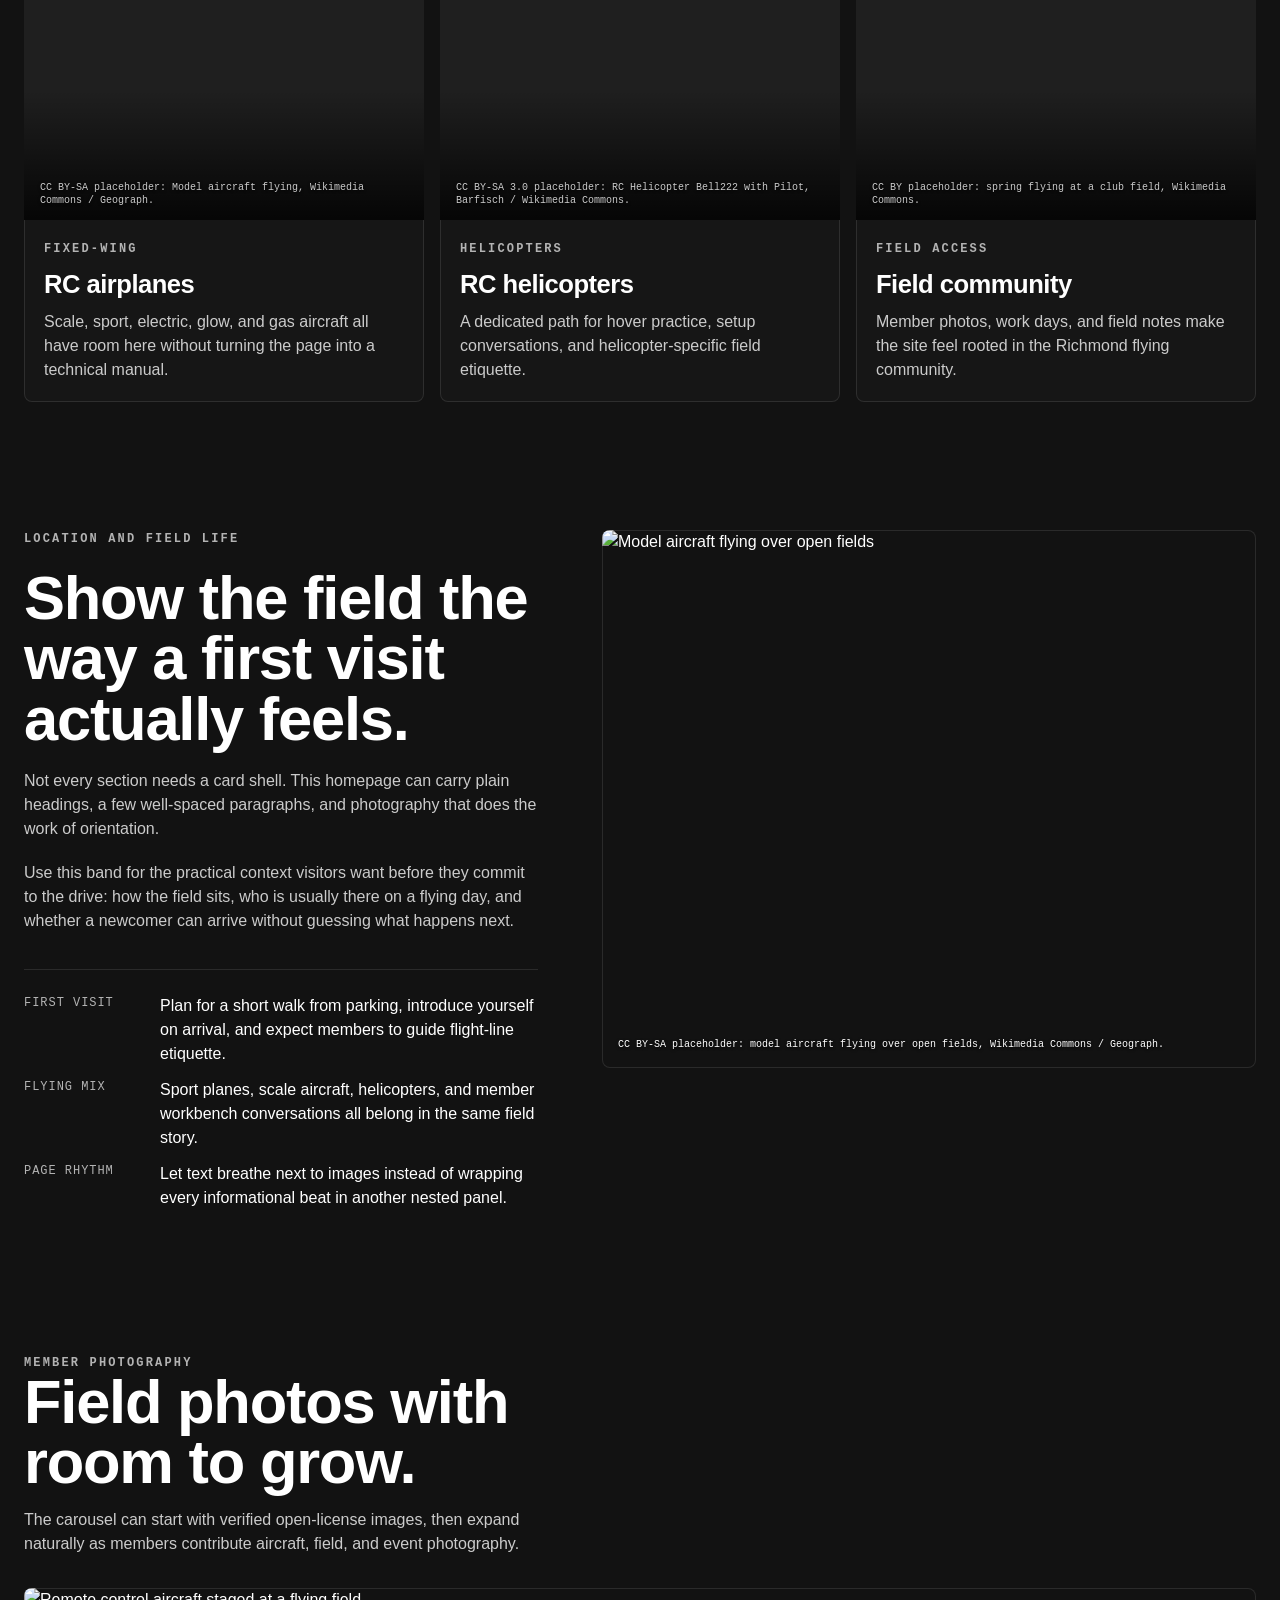
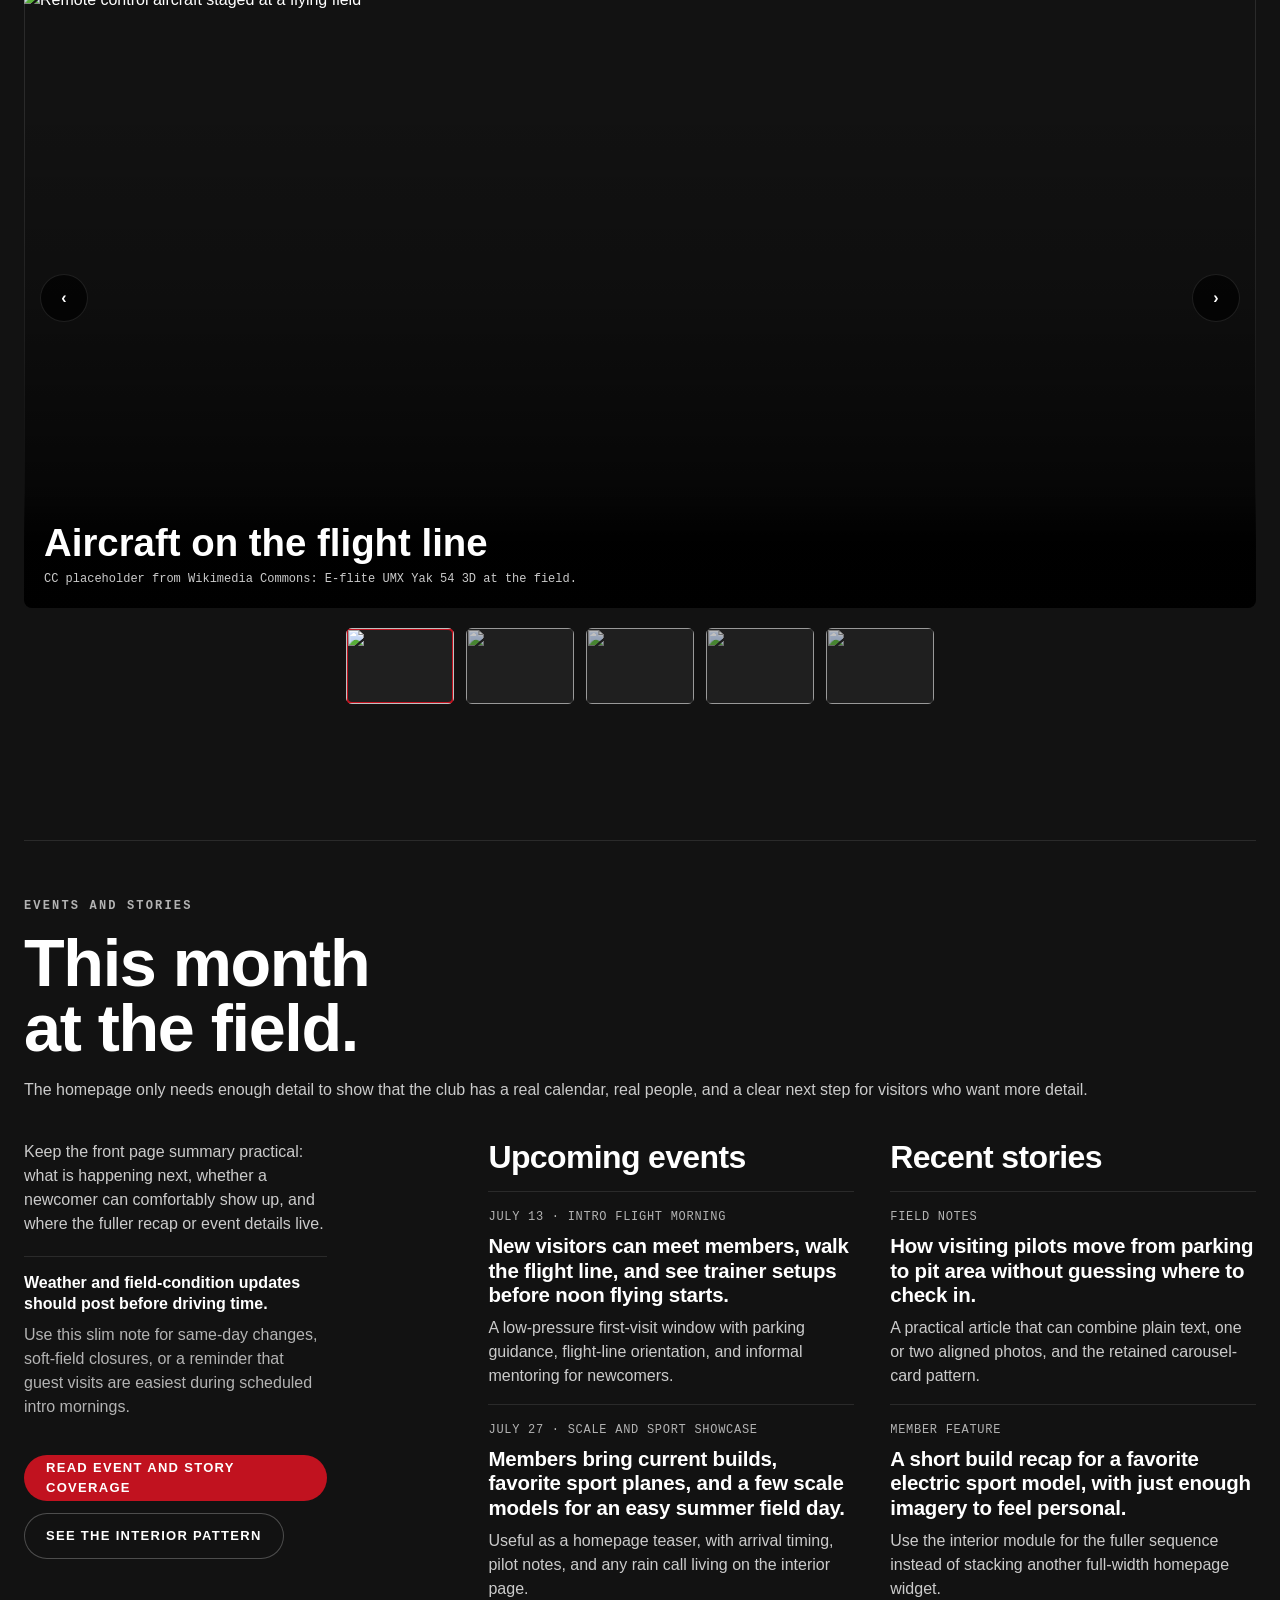
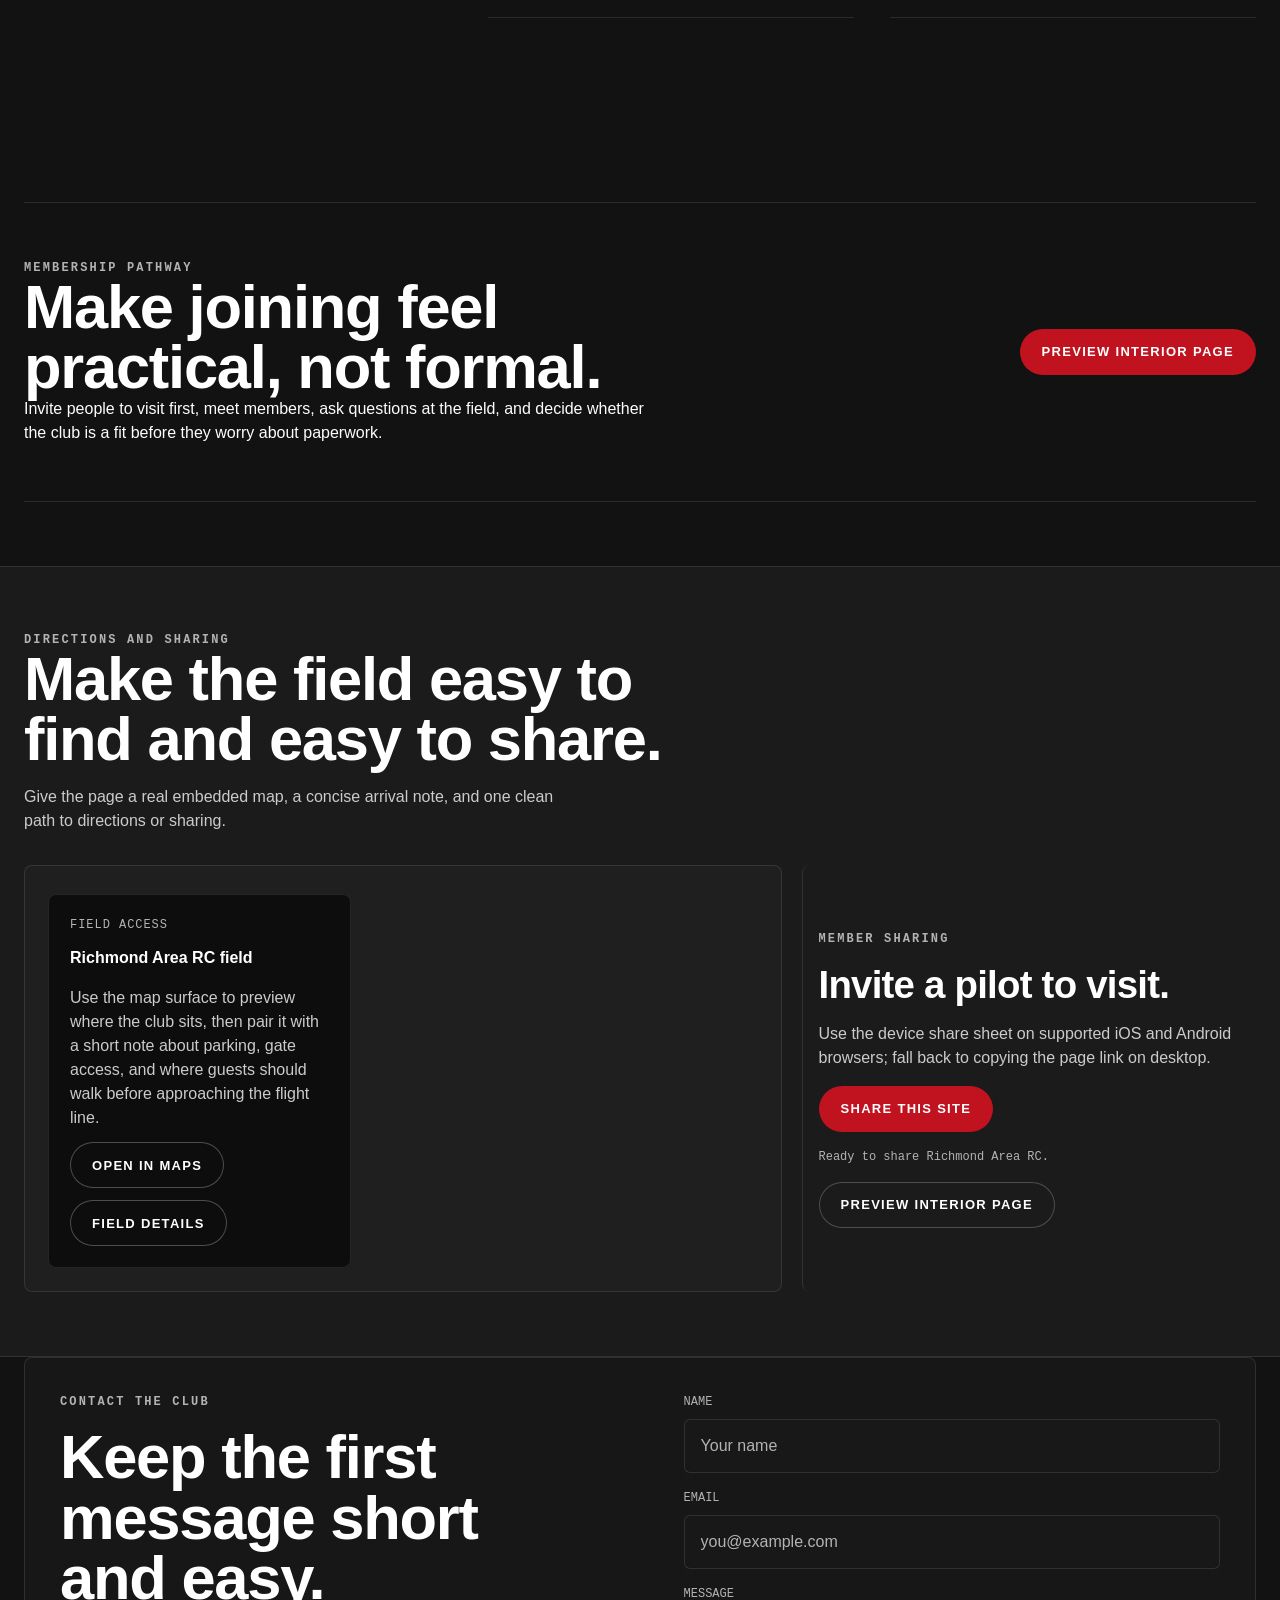
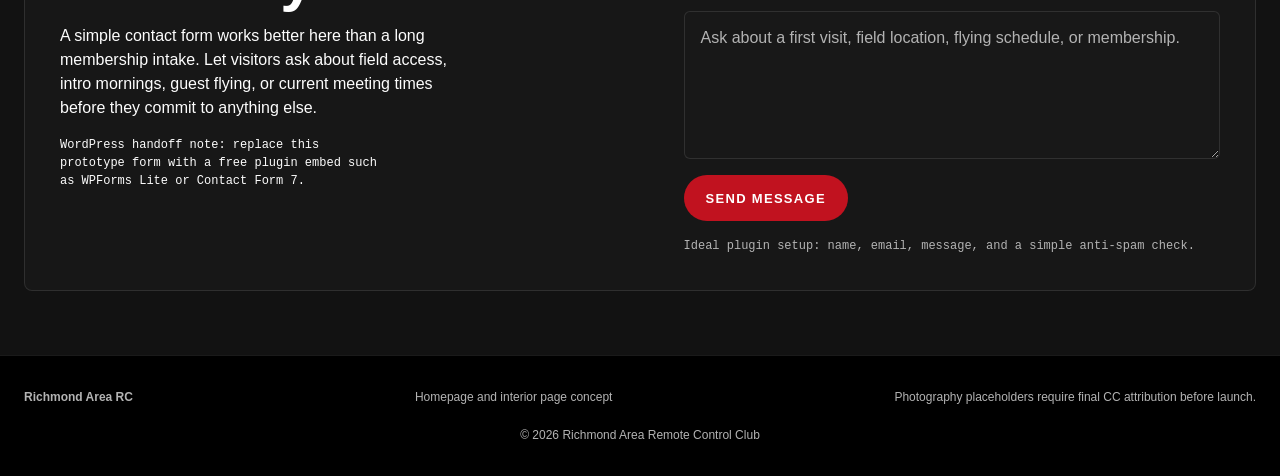
==== commit 8f760edc: "Update site navigation and footer/contact content" ====
--- a/index.html
+++ b/index.html
@@ -233,13 +233,29 @@
     .share-card h3 { font-size: clamp(26px, 3vw, 44px); }
     .share-note { color: var(--muted); font-family: var(--font-mono); font-size: var(--text-sm); }
     .share-card .btn { width: fit-content; }
+    .contact-section { padding-top: 0; }
+    .contact-shell { display: grid; grid-template-columns: minmax(0, 0.95fr) minmax(320px, 0.85fr); gap: var(--space-6); align-items: start; padding: clamp(24px, 3vw, 36px); border-radius: var(--radius-lg); background: color-mix(in oklab, var(--surface), transparent 10%); box-shadow: inset 0 0 0 1px var(--border-soft); }
+    .contact-copy { display: grid; gap: var(--space-4); }
+    .contact-copy h2 { margin: 0; }
+    .contact-copy p { margin: 0; color: var(--fg-2); max-width: 44ch; }
+    .contact-plugin-note { color: var(--muted); font-family: var(--font-mono); font-size: var(--text-sm); }
+    .contact-form { display: grid; gap: var(--space-4); }
+    .form-field { display: grid; gap: var(--space-2); }
+    .form-input, .form-textarea { width: 100%; border: 1px solid var(--border-soft); border-radius: var(--radius-md); background: color-mix(in oklab, var(--surface-warm), black 12%); color: var(--fg); padding: 14px 16px; }
+    .form-input::placeholder, .form-textarea::placeholder { color: var(--muted); }
+    .form-input:focus, .form-textarea:focus { outline: none; box-shadow: var(--focus-ring); border-color: transparent; }
+    .form-textarea { min-height: 148px; resize: vertical; }
+    .form-actions { display: flex; align-items: center; gap: var(--space-4); flex-wrap: wrap; }
+    .form-meta { color: var(--muted); font-family: var(--font-mono); font-size: var(--text-sm); }
     .footer { padding: var(--space-8) 0; border-top: 1px solid var(--border-soft); background: color-mix(in oklab, var(--bg), black 72%); }
     .footer-grid { display: flex; justify-content: space-between; gap: var(--space-5); flex-wrap: wrap; color: var(--muted); font-size: var(--text-sm); }
+    .footer-copy { width: 100%; text-align: center; }
     .mobile-menu { display: none; }
 
     @media (max-width: 1180px) {
       .grid-3 { grid-template-columns: repeat(2, minmax(0, 1fr)); }
       .utility-grid { grid-template-columns: 1fr; }
+      .contact-shell { grid-template-columns: 1fr; }
       .share-card { padding-left: 0; border-left: 0; border-top: 1px solid var(--border-soft); }
     }
 
@@ -295,17 +311,17 @@
   <a class="skip-link" href="#content">Skip to content</a>
   <header class="site-header">
     <div class="container nav" aria-label="Main navigation">
-      <a class="brand" href="mqzy8na2-index.html#top" aria-label="Richmond Area RC home">
+      <a class="brand" href="index.html#top" aria-label="Richmond Area RC home">
         <span class="logo-deck"><img src="mqyg8qo8-RARC-Logo-1-300x163.jpg" alt="Central Virginia RC Flying Club"></span>
       </a>
       <button class="menu-toggle" type="button" aria-label="Open menu" aria-expanded="false" aria-controls="primary-menu"><span></span><span></span><span></span></button>
       <button class="menu-scrim" type="button" aria-label="Close menu"></button>
       <nav id="primary-menu" class="nav-links" aria-label="Primary">
         <button class="menu-close" type="button" aria-label="Close menu"></button>
-        <a class="nav-pill" aria-current="page" href="mqzy8na2-index.html#top">Home</a>
+        <a class="nav-pill" aria-current="page" href="index.html#top">Home</a>
         <a class="nav-pill" href="interior-page.html#events">Events</a>
-        <a class="nav-pill" href="mqzy8na2-index.html#directions">Visit</a>
-        <a class="nav-pill cta" href="mqzy8na2-index.html#visit">Join</a>
+        <a class="nav-pill" href="index.html#directions">Visit</a>
+        <a class="nav-pill cta" href="index.html#visit">Join</a>
       </nav>
     </div>
   </header>
@@ -555,6 +571,37 @@
         </div>
       </div>
     </section>
+
+    <section id="contact" class="contact-section" data-od-id="contact-form">
+      <div class="container">
+        <div class="contact-shell">
+          <div class="contact-copy">
+            <div class="eyebrow">Contact the club</div>
+            <h2>Keep the first message short and easy.</h2>
+            <p>A simple contact form works better here than a long membership intake. Let visitors ask about field access, intro mornings, guest flying, or current meeting times before they commit to anything else.</p>
+            <p class="contact-plugin-note">WordPress handoff note: replace this prototype form with a free plugin embed such as WPForms Lite or Contact Form 7.</p>
+          </div>
+          <form class="contact-form" action="#" method="post">
+            <label class="form-field">
+              <span class="field-label">Name</span>
+              <input class="form-input" type="text" name="name" placeholder="Your name">
+            </label>
+            <label class="form-field">
+              <span class="field-label">Email</span>
+              <input class="form-input" type="email" name="email" placeholder="you@example.com">
+            </label>
+            <label class="form-field">
+              <span class="field-label">Message</span>
+              <textarea class="form-textarea" name="message" placeholder="Ask about a first visit, field location, flying schedule, or membership."></textarea>
+            </label>
+            <div class="form-actions">
+              <button class="btn primary" type="submit">Send message</button>
+              <span class="form-meta">Ideal plugin setup: name, email, message, and a simple anti-spam check.</span>
+            </div>
+          </form>
+        </div>
+      </div>
+    </section>
   </main>
 
   <footer class="footer">
@@ -562,6 +609,7 @@
       <strong>Richmond Area RC</strong>
       <span>Homepage and interior page concept</span>
       <span>Photography placeholders require final CC attribution before launch.</span>
+      <span class="footer-copy">© 2026 Richmond Area Remote Control Club</span>
     </div>
   </footer>
 
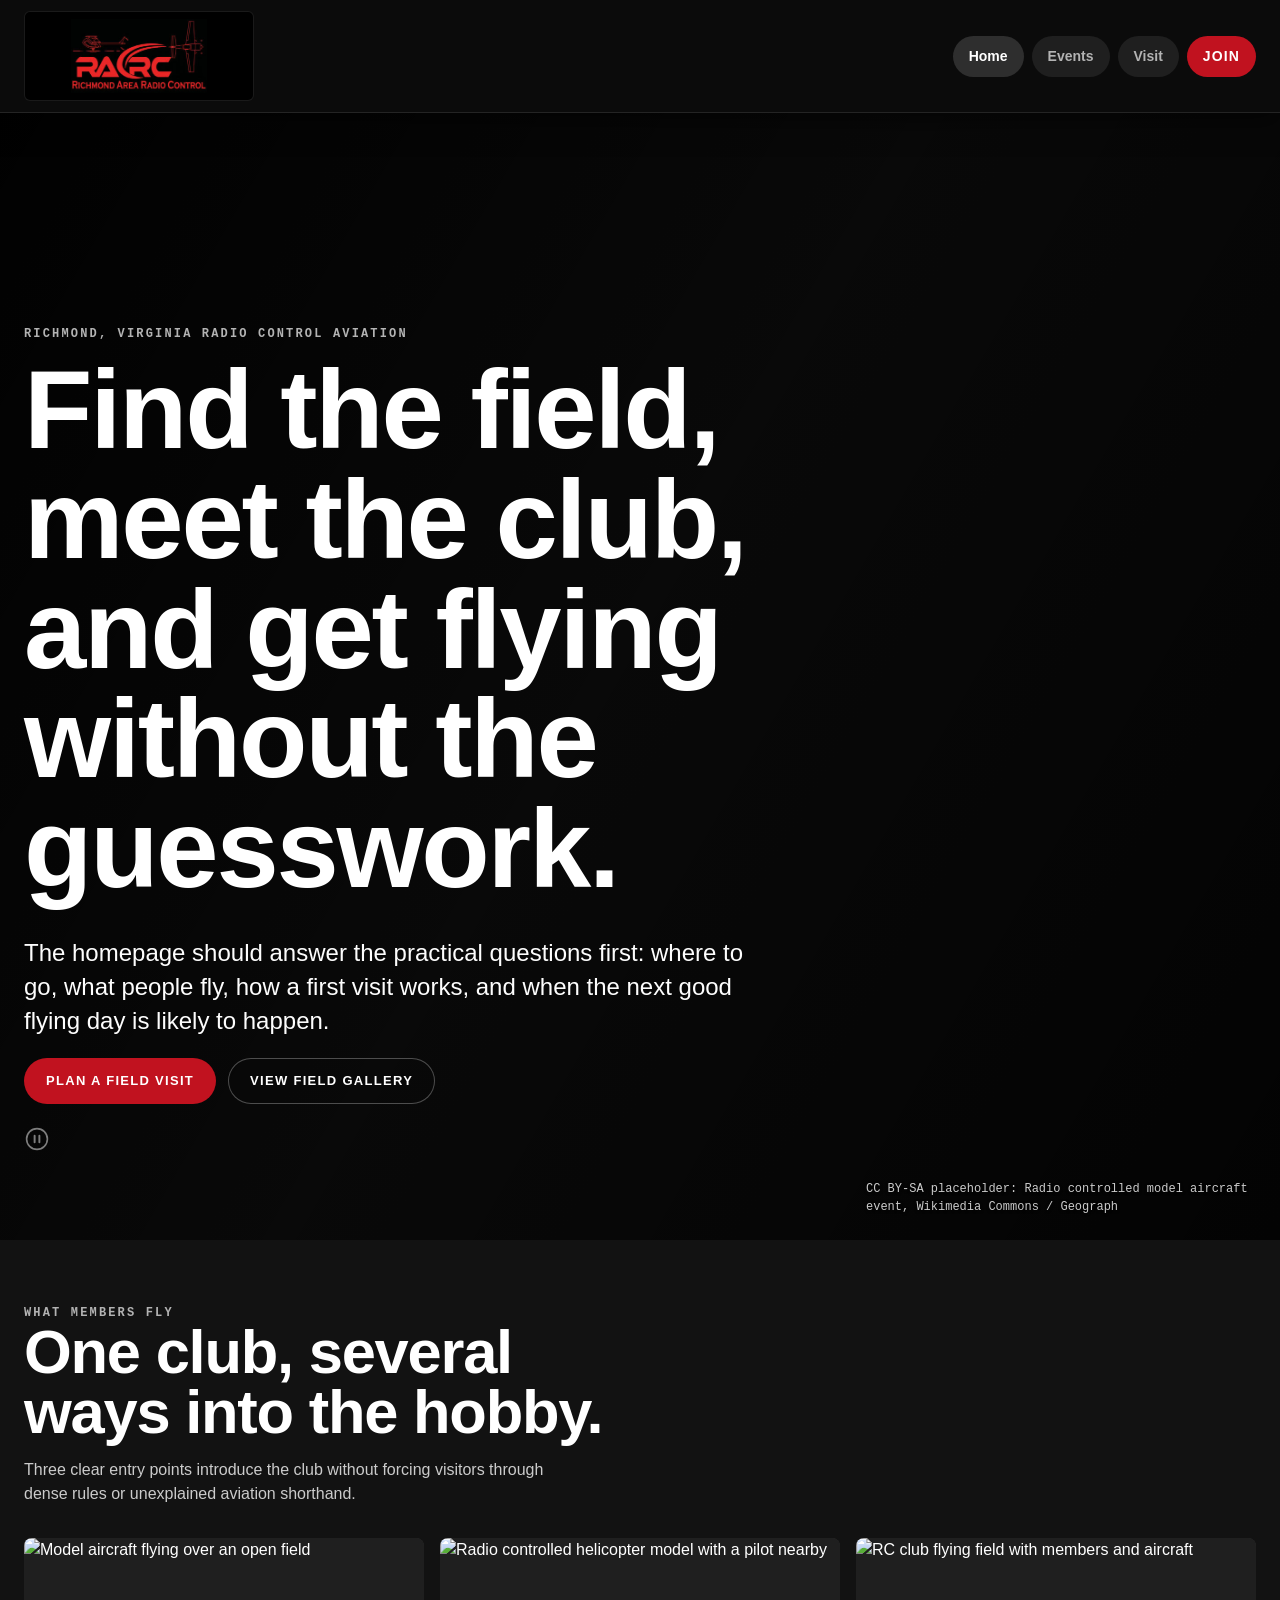
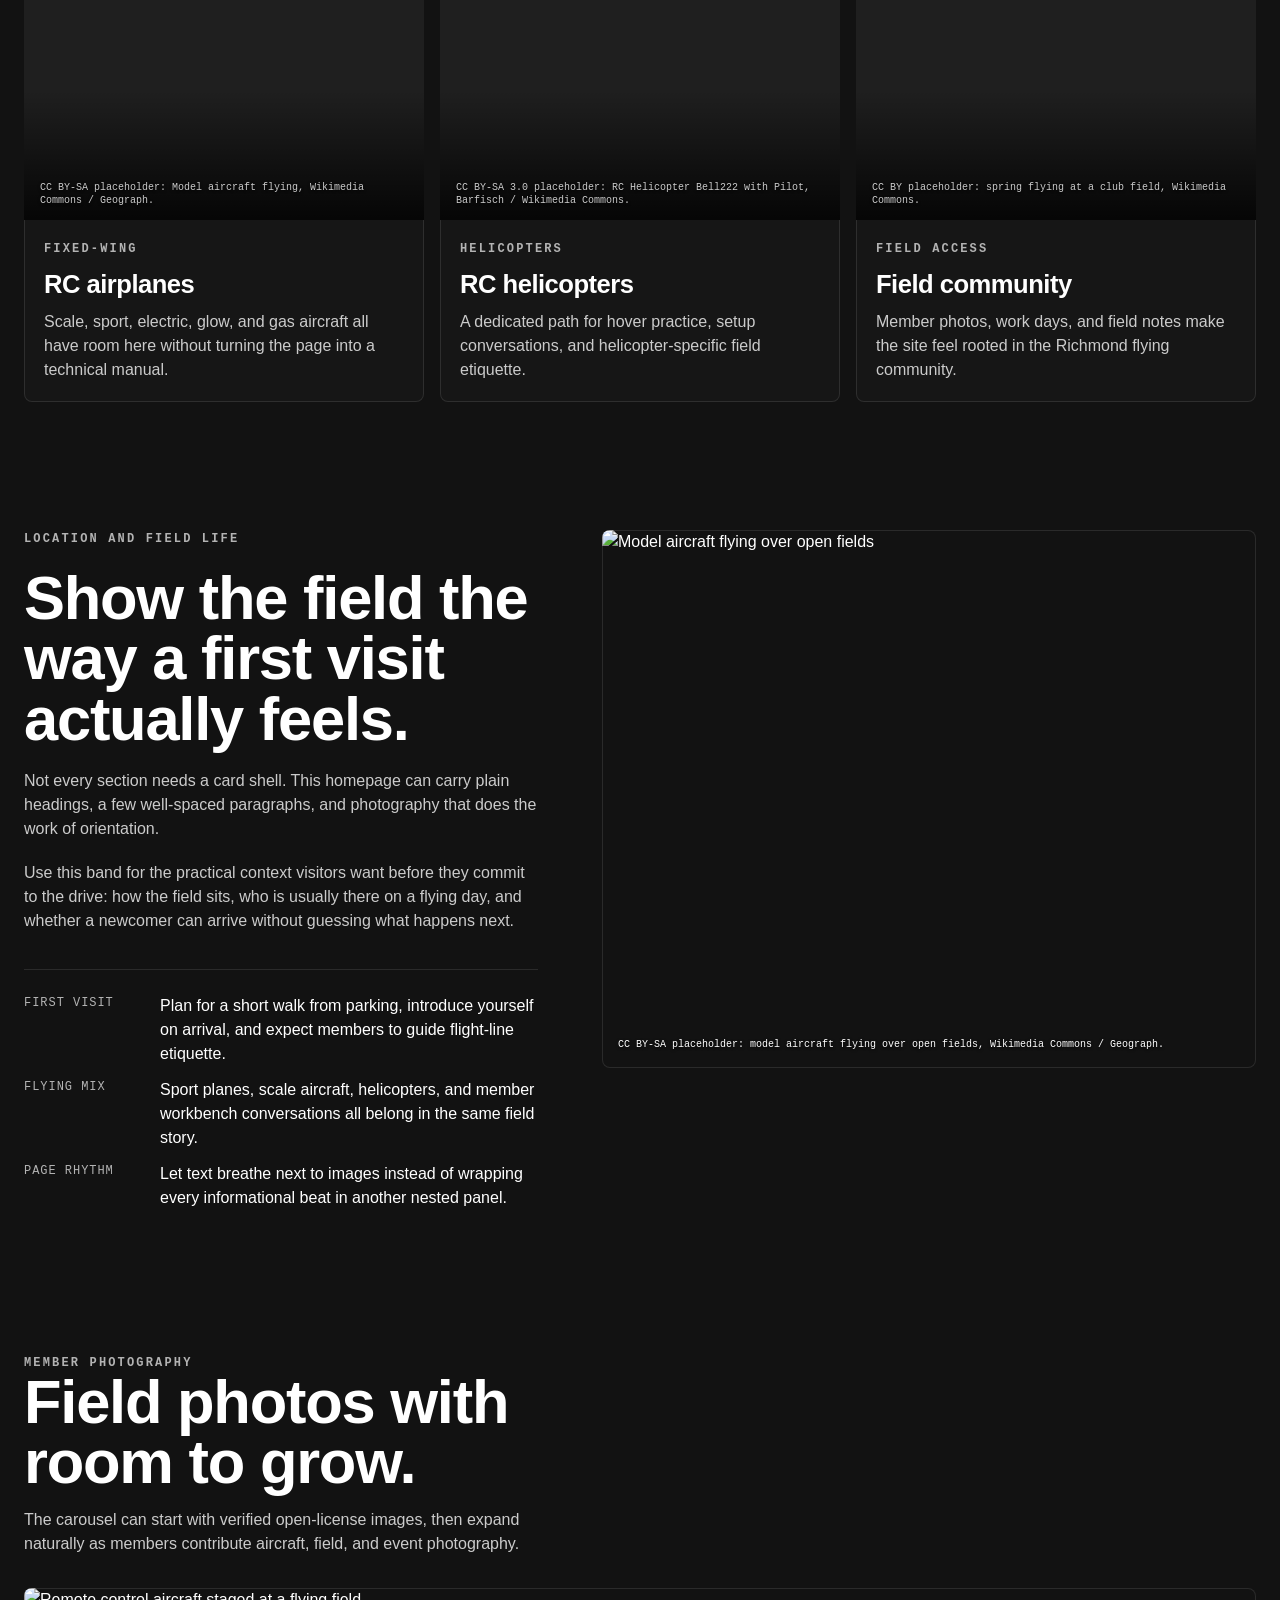
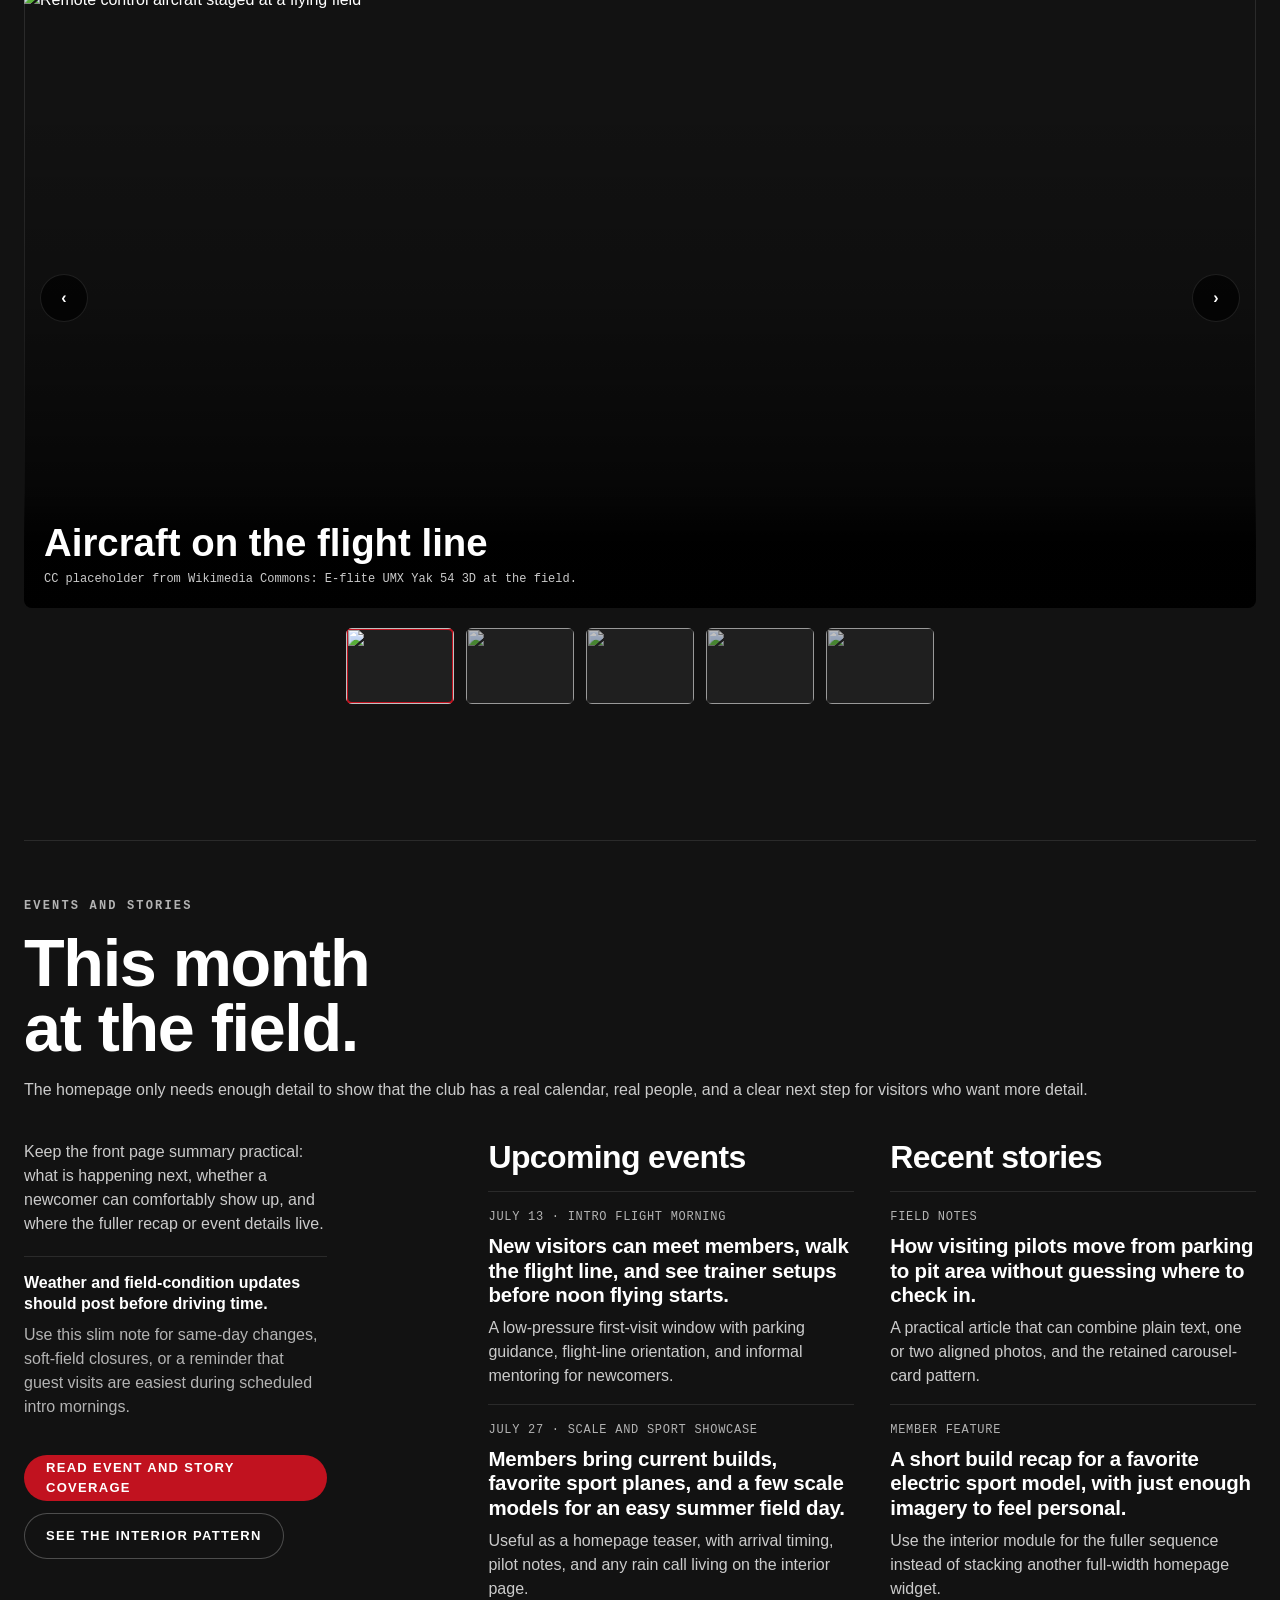
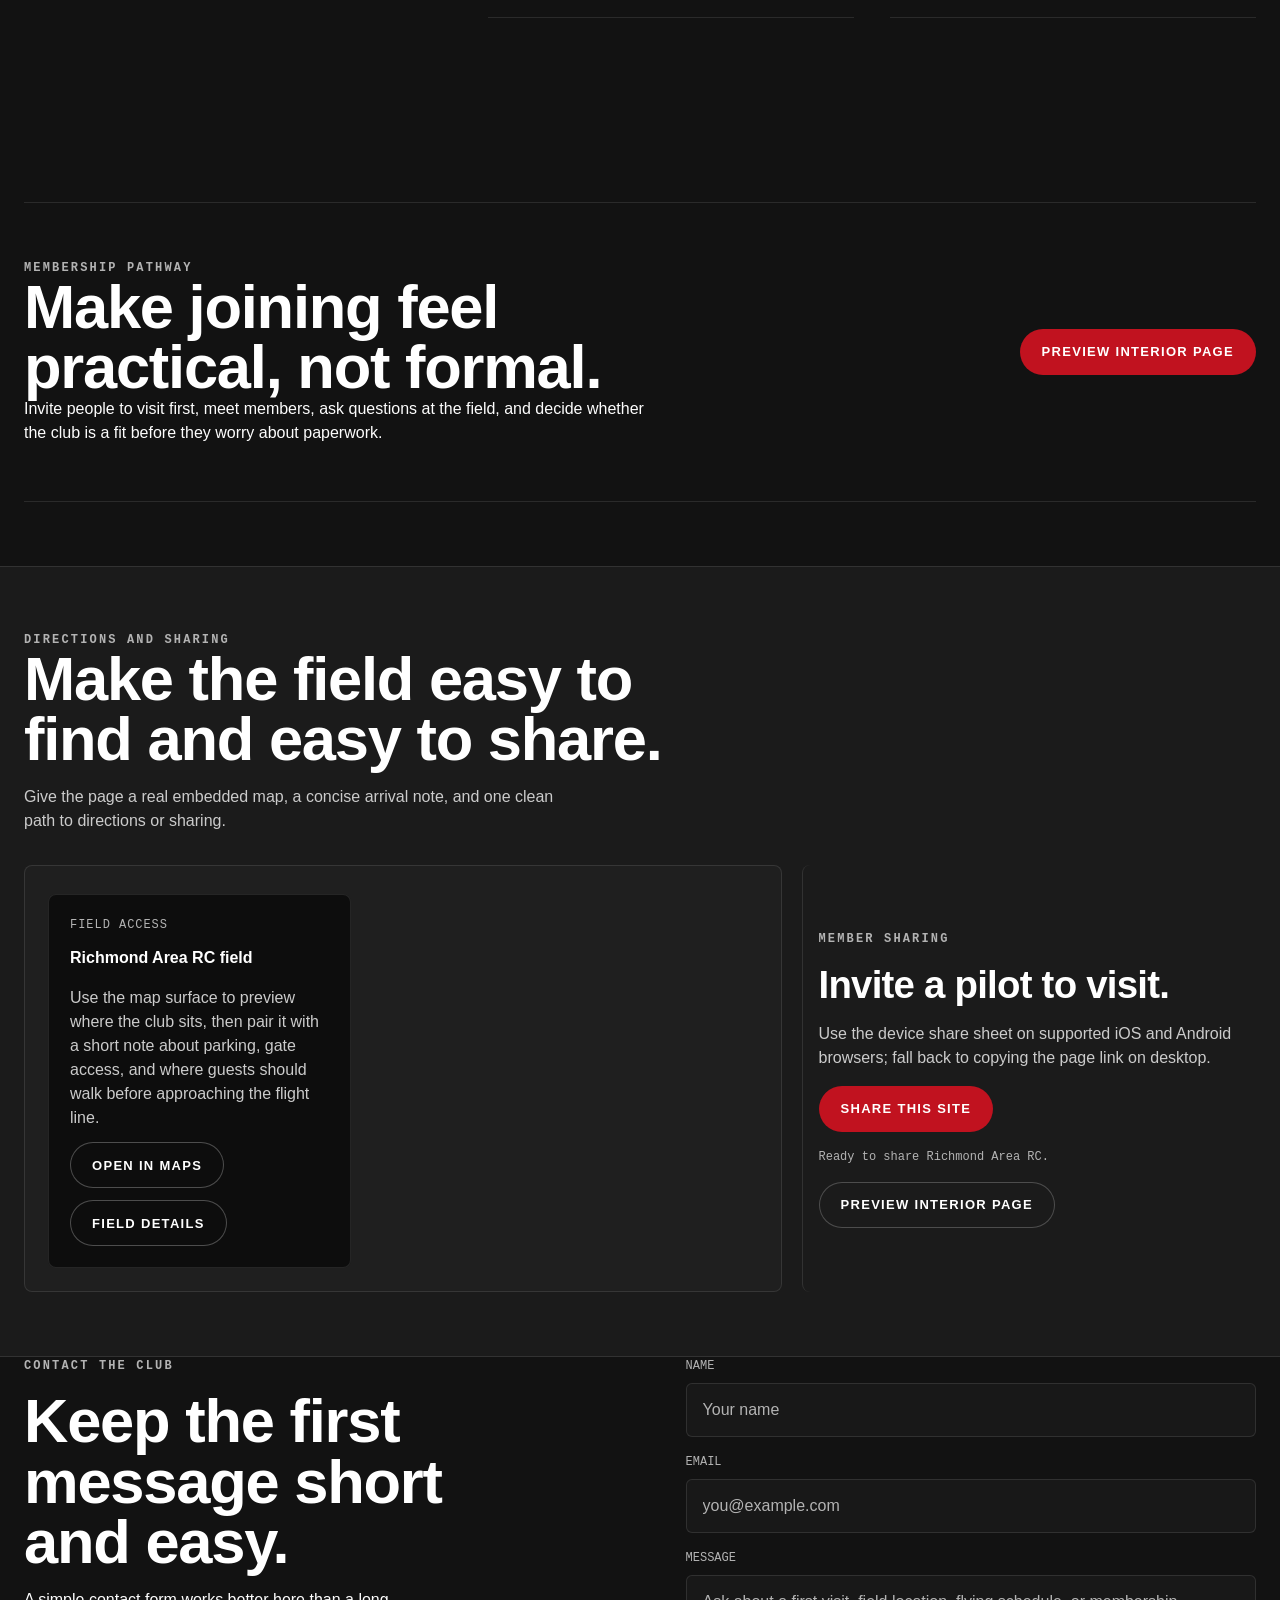
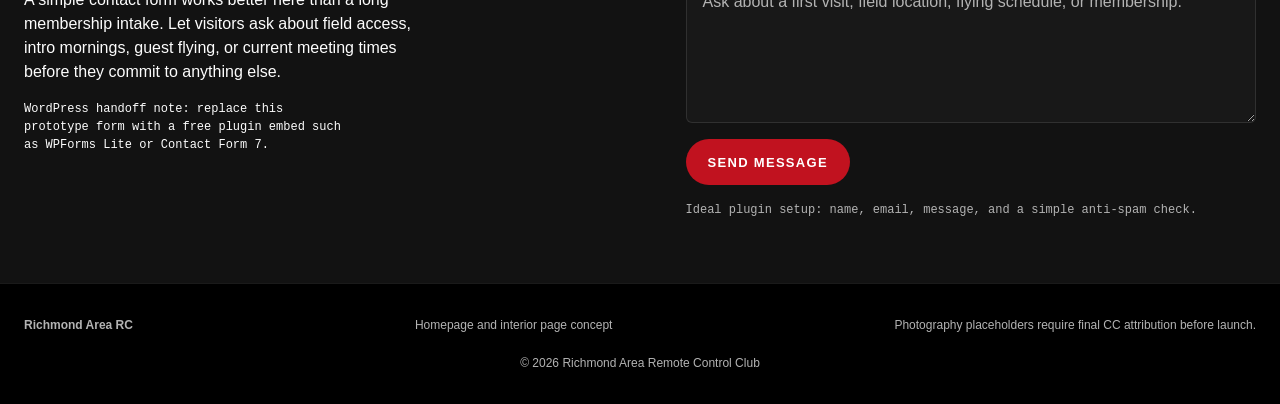
==== commit 41ec69b3: "Remove contact form box styling" ====
--- a/index.html
+++ b/index.html
@@ -234,7 +234,7 @@
     .share-note { color: var(--muted); font-family: var(--font-mono); font-size: var(--text-sm); }
     .share-card .btn { width: fit-content; }
     .contact-section { padding-top: 0; }
-    .contact-shell { display: grid; grid-template-columns: minmax(0, 0.95fr) minmax(320px, 0.85fr); gap: var(--space-6); align-items: start; padding: clamp(24px, 3vw, 36px); border-radius: var(--radius-lg); background: color-mix(in oklab, var(--surface), transparent 10%); box-shadow: inset 0 0 0 1px var(--border-soft); }
+    .contact-shell { display: grid; grid-template-columns: minmax(0, 0.95fr) minmax(320px, 0.85fr); gap: var(--space-6); align-items: start; }
     .contact-copy { display: grid; gap: var(--space-4); }
     .contact-copy h2 { margin: 0; }
     .contact-copy p { margin: 0; color: var(--fg-2); max-width: 44ch; }
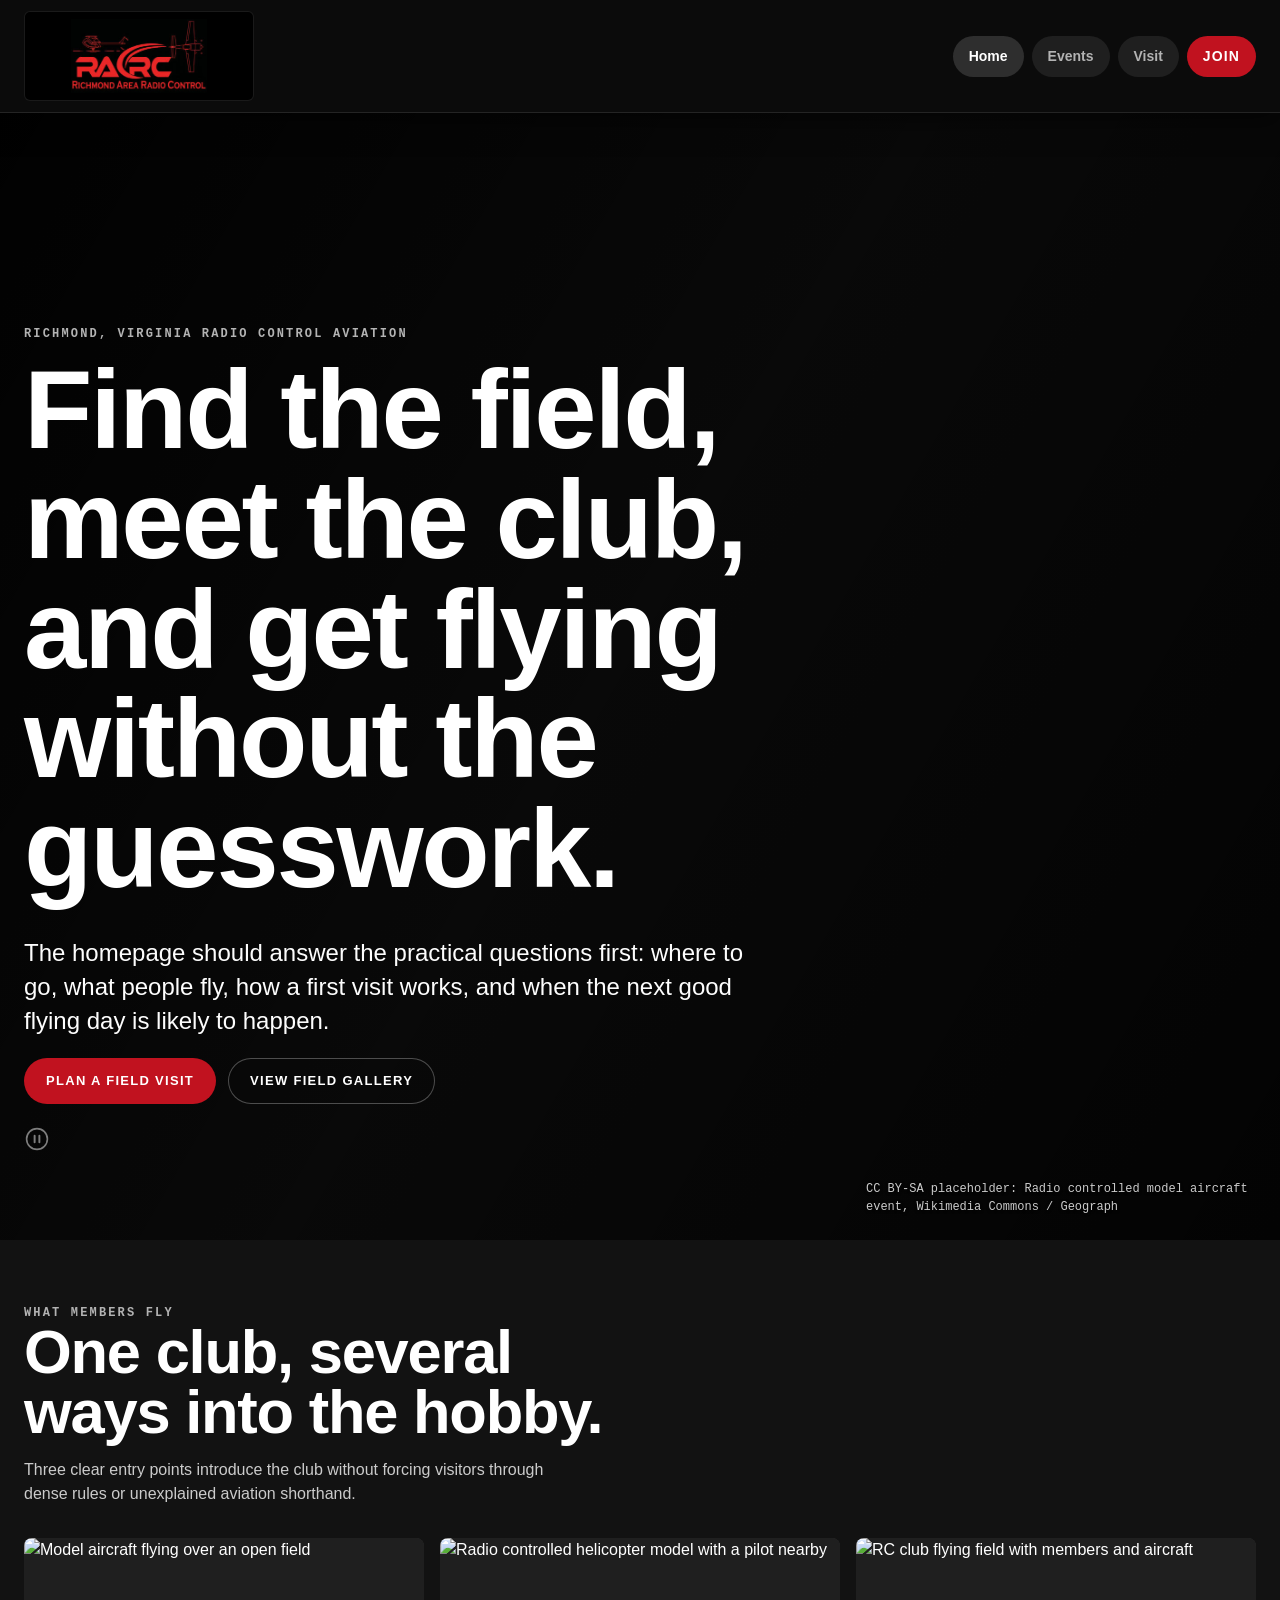
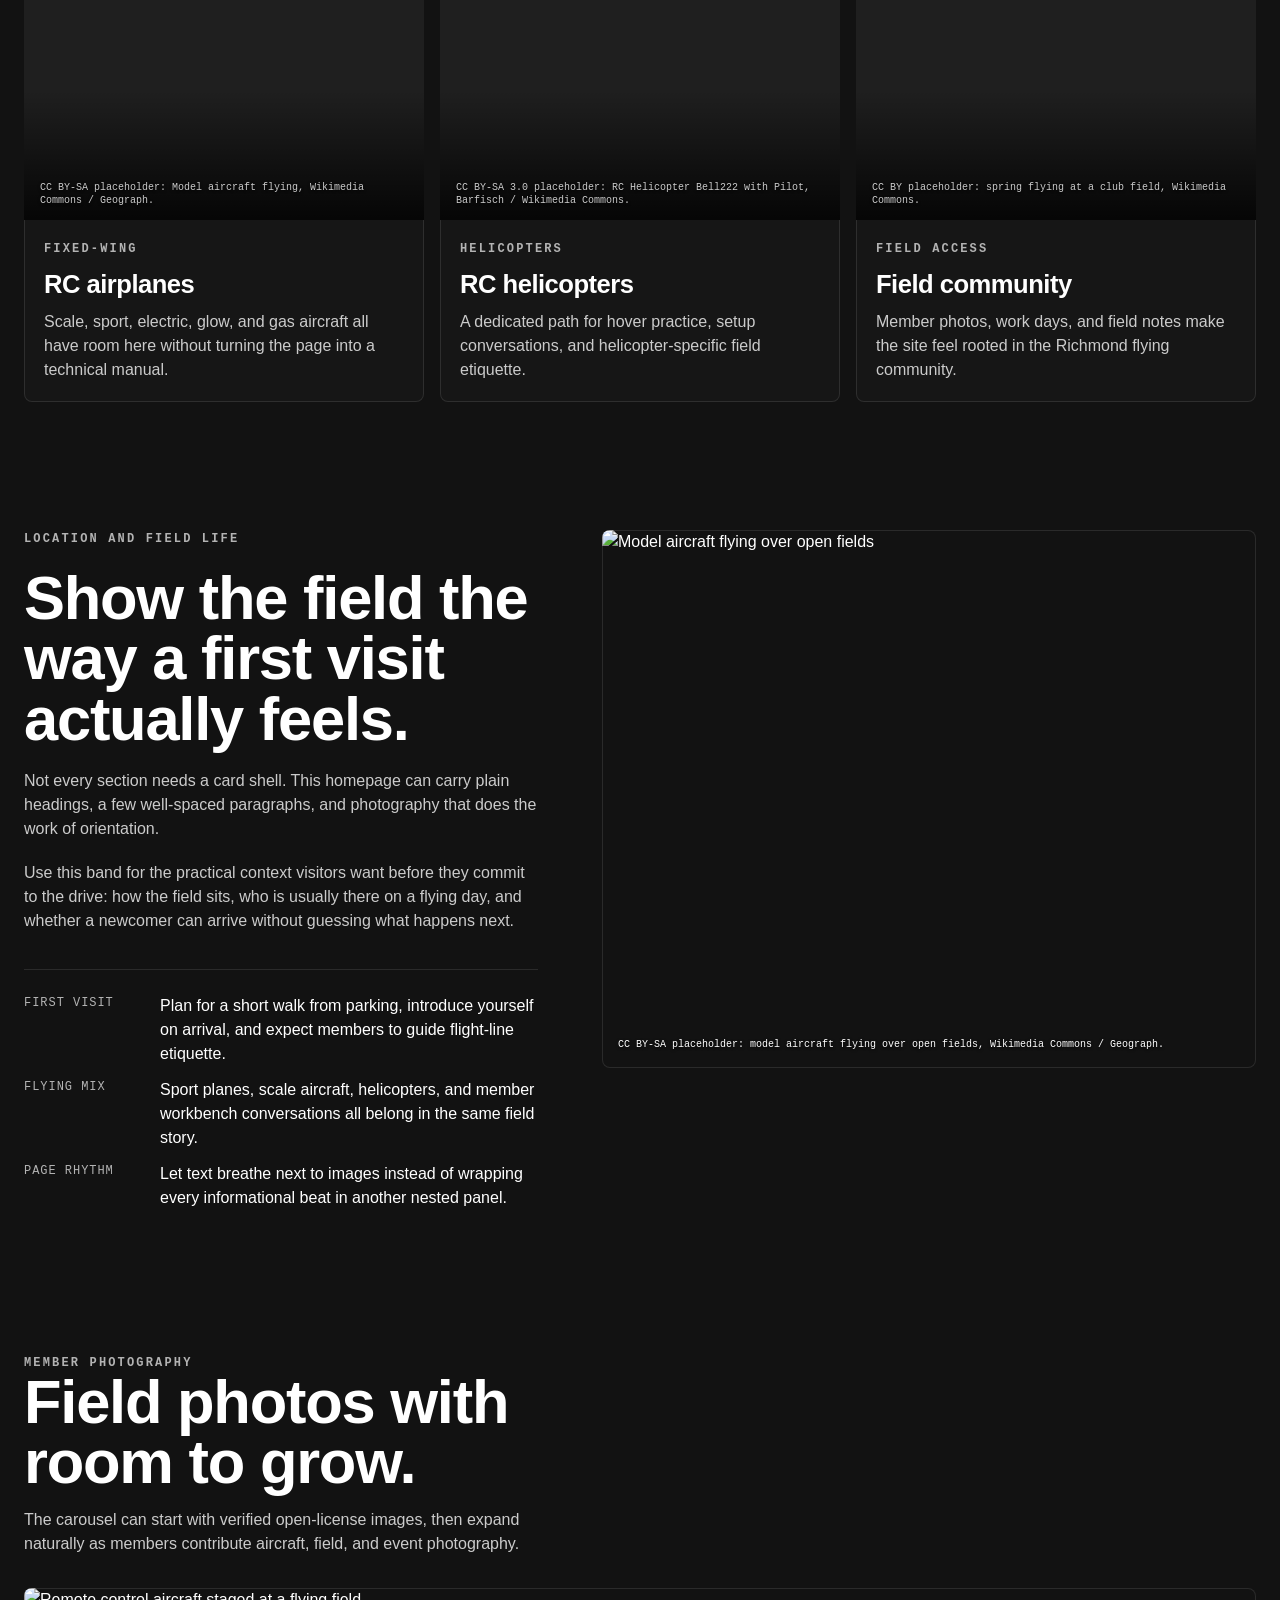
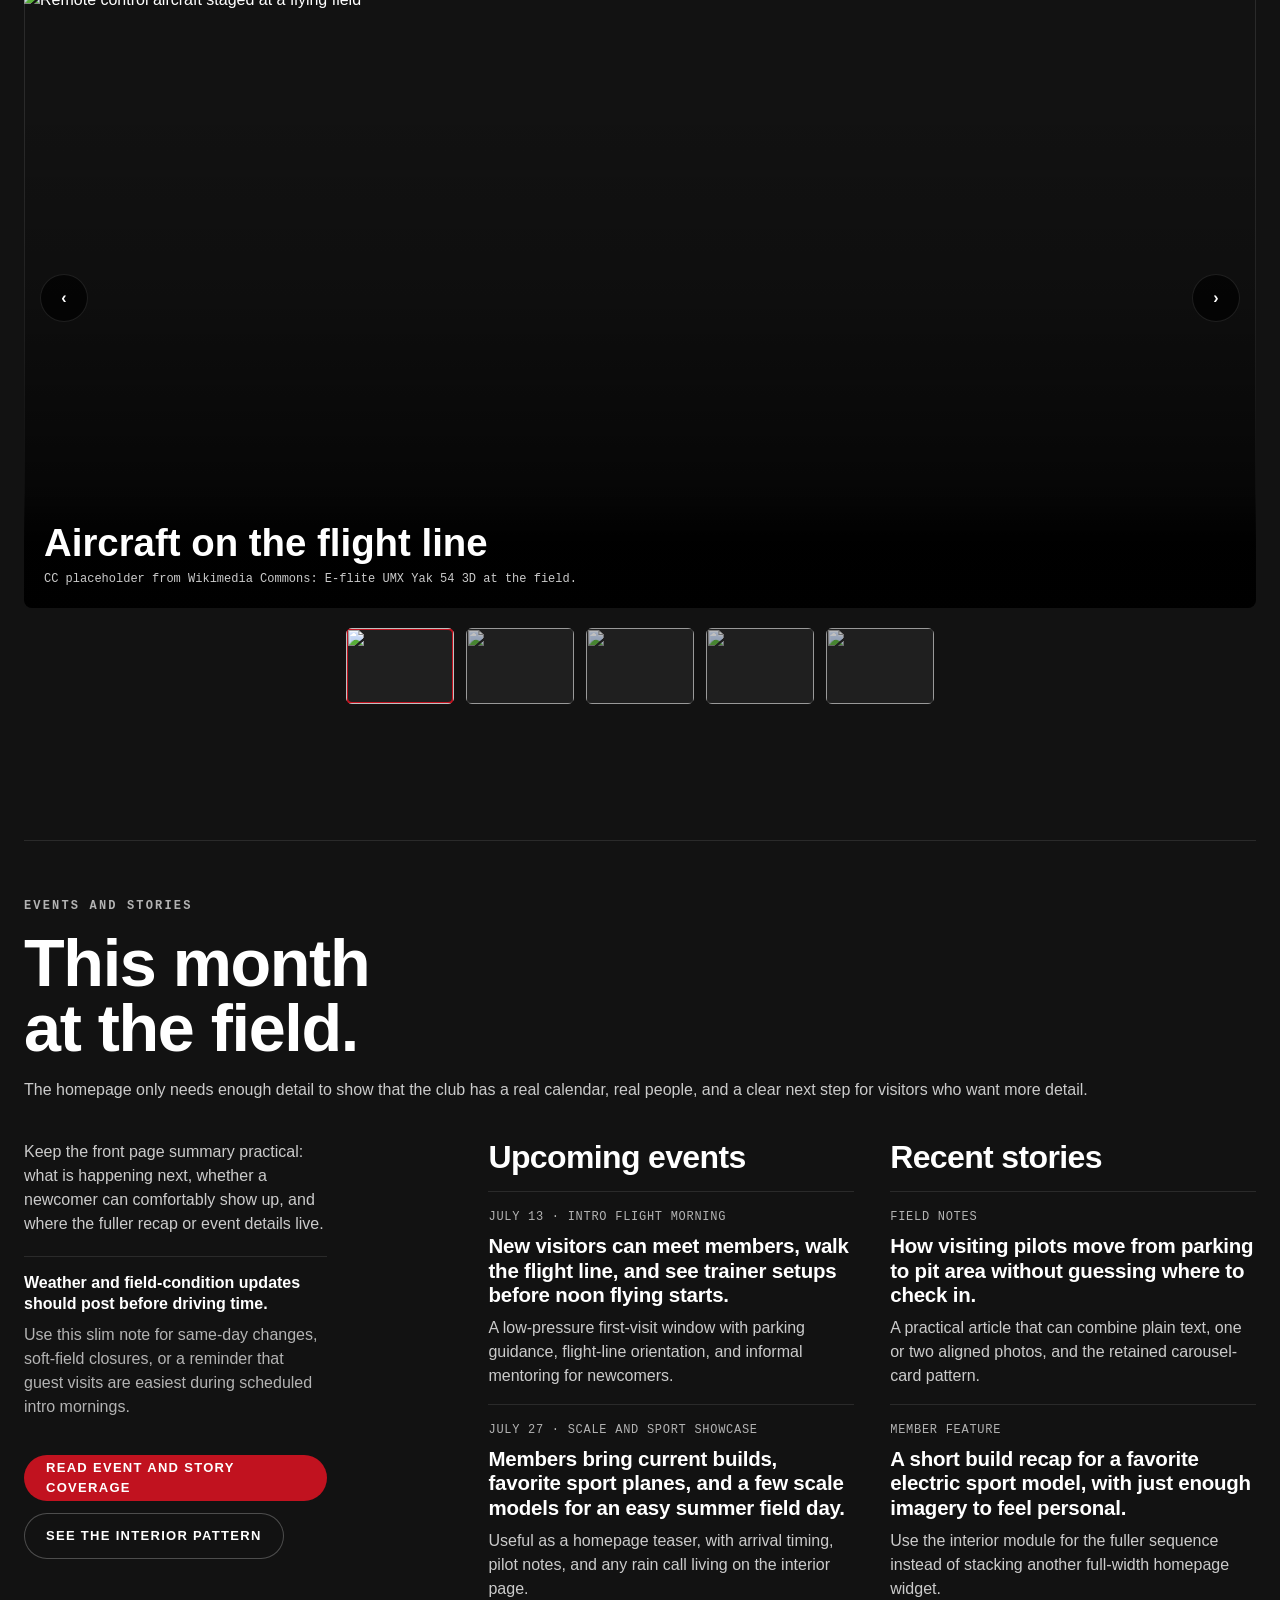
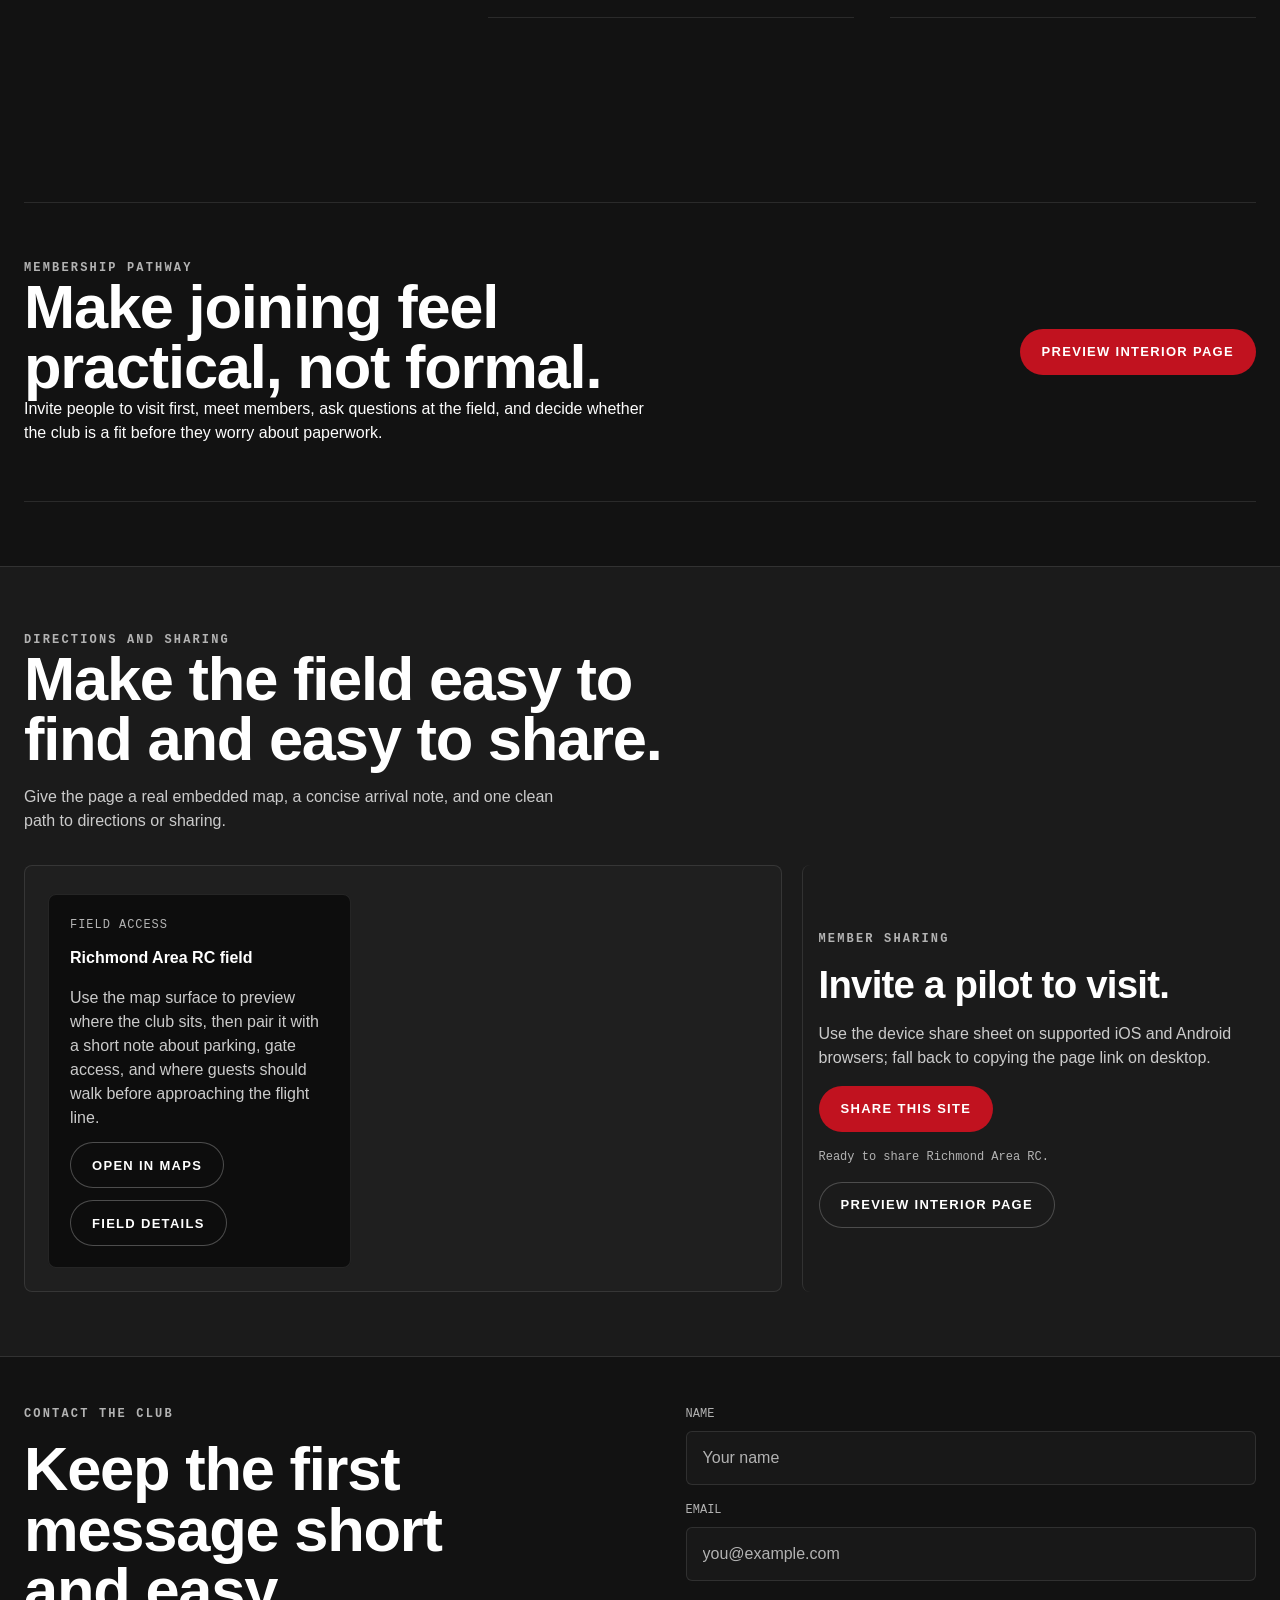
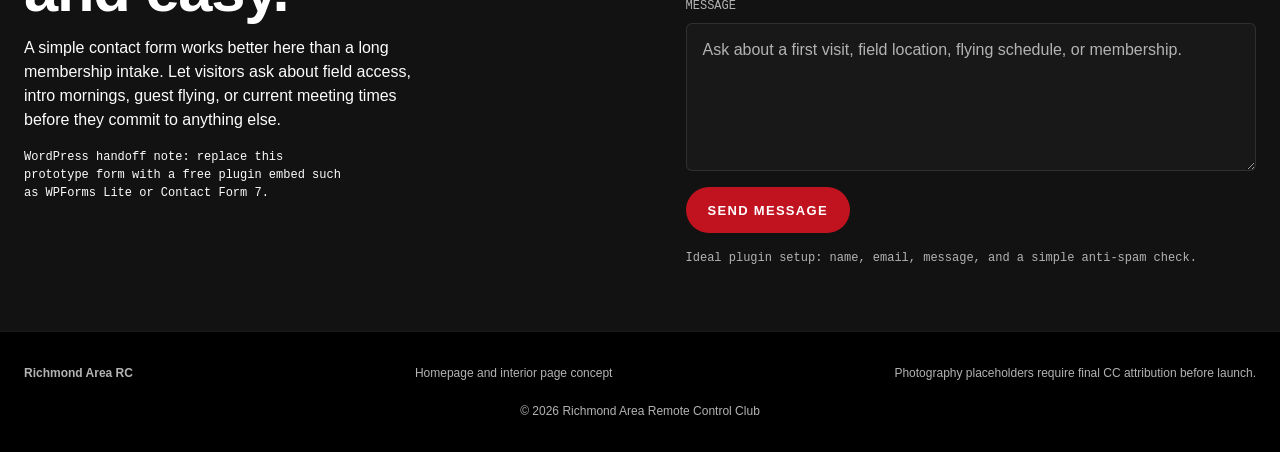
==== commit 9b17e541: "Add spacing above contact form" ====
--- a/index.html
+++ b/index.html
@@ -233,7 +233,7 @@
     .share-card h3 { font-size: clamp(26px, 3vw, 44px); }
     .share-note { color: var(--muted); font-family: var(--font-mono); font-size: var(--text-sm); }
     .share-card .btn { width: fit-content; }
-    .contact-section { padding-top: 0; }
+    .contact-section { padding-top: var(--space-12); }
     .contact-shell { display: grid; grid-template-columns: minmax(0, 0.95fr) minmax(320px, 0.85fr); gap: var(--space-6); align-items: start; }
     .contact-copy { display: grid; gap: var(--space-4); }
     .contact-copy h2 { margin: 0; }
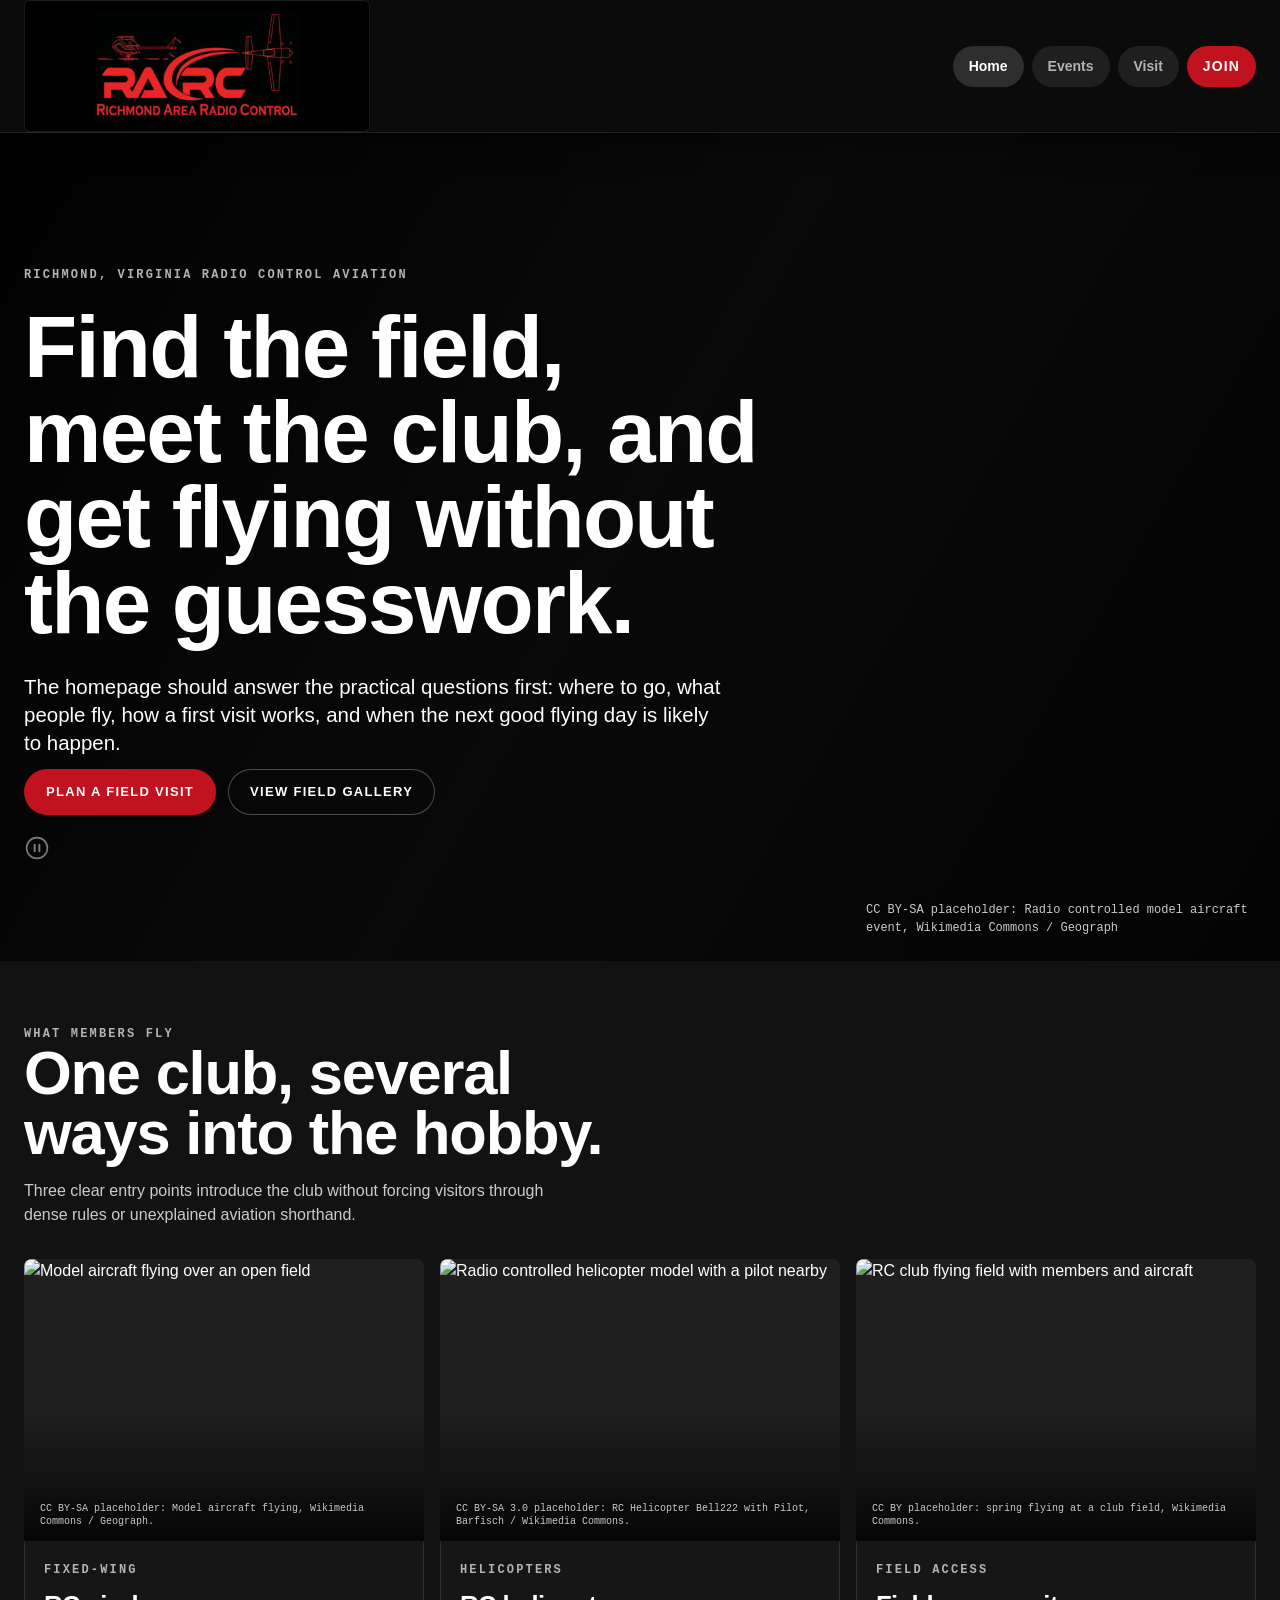
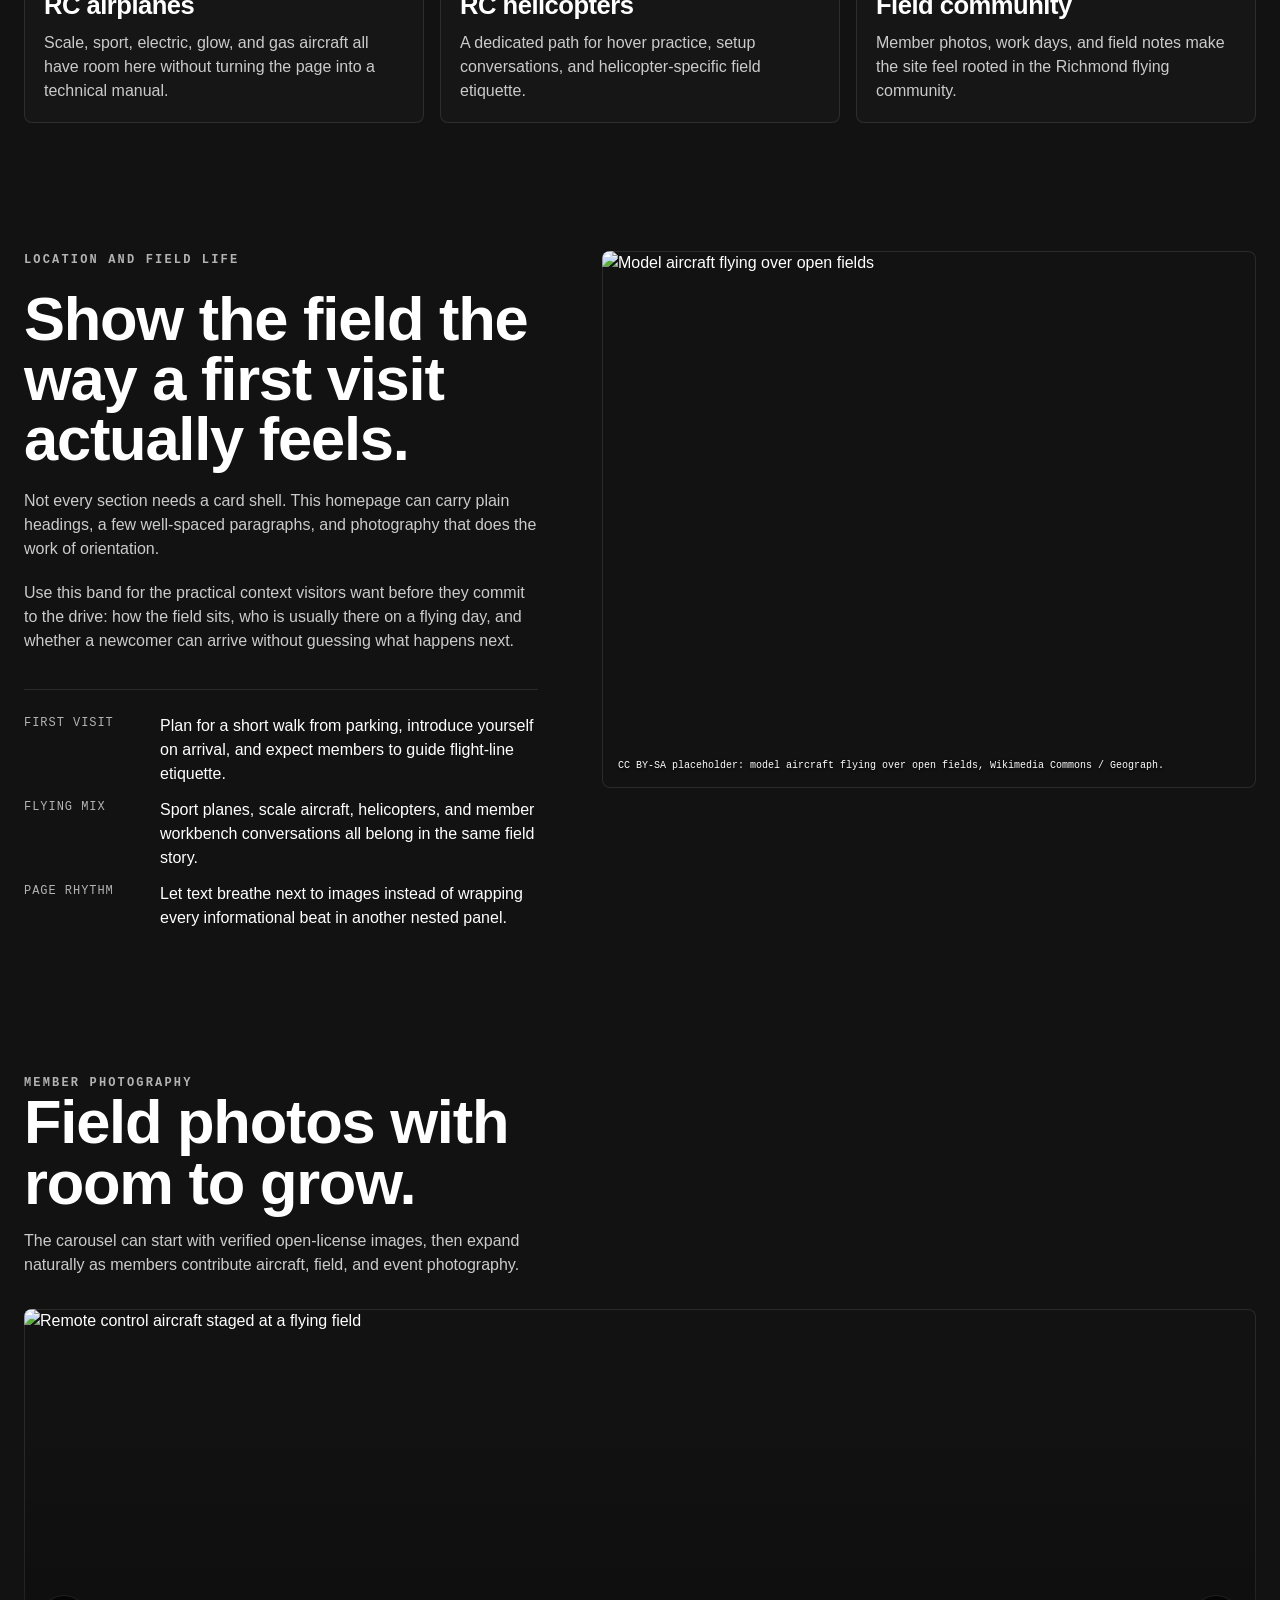
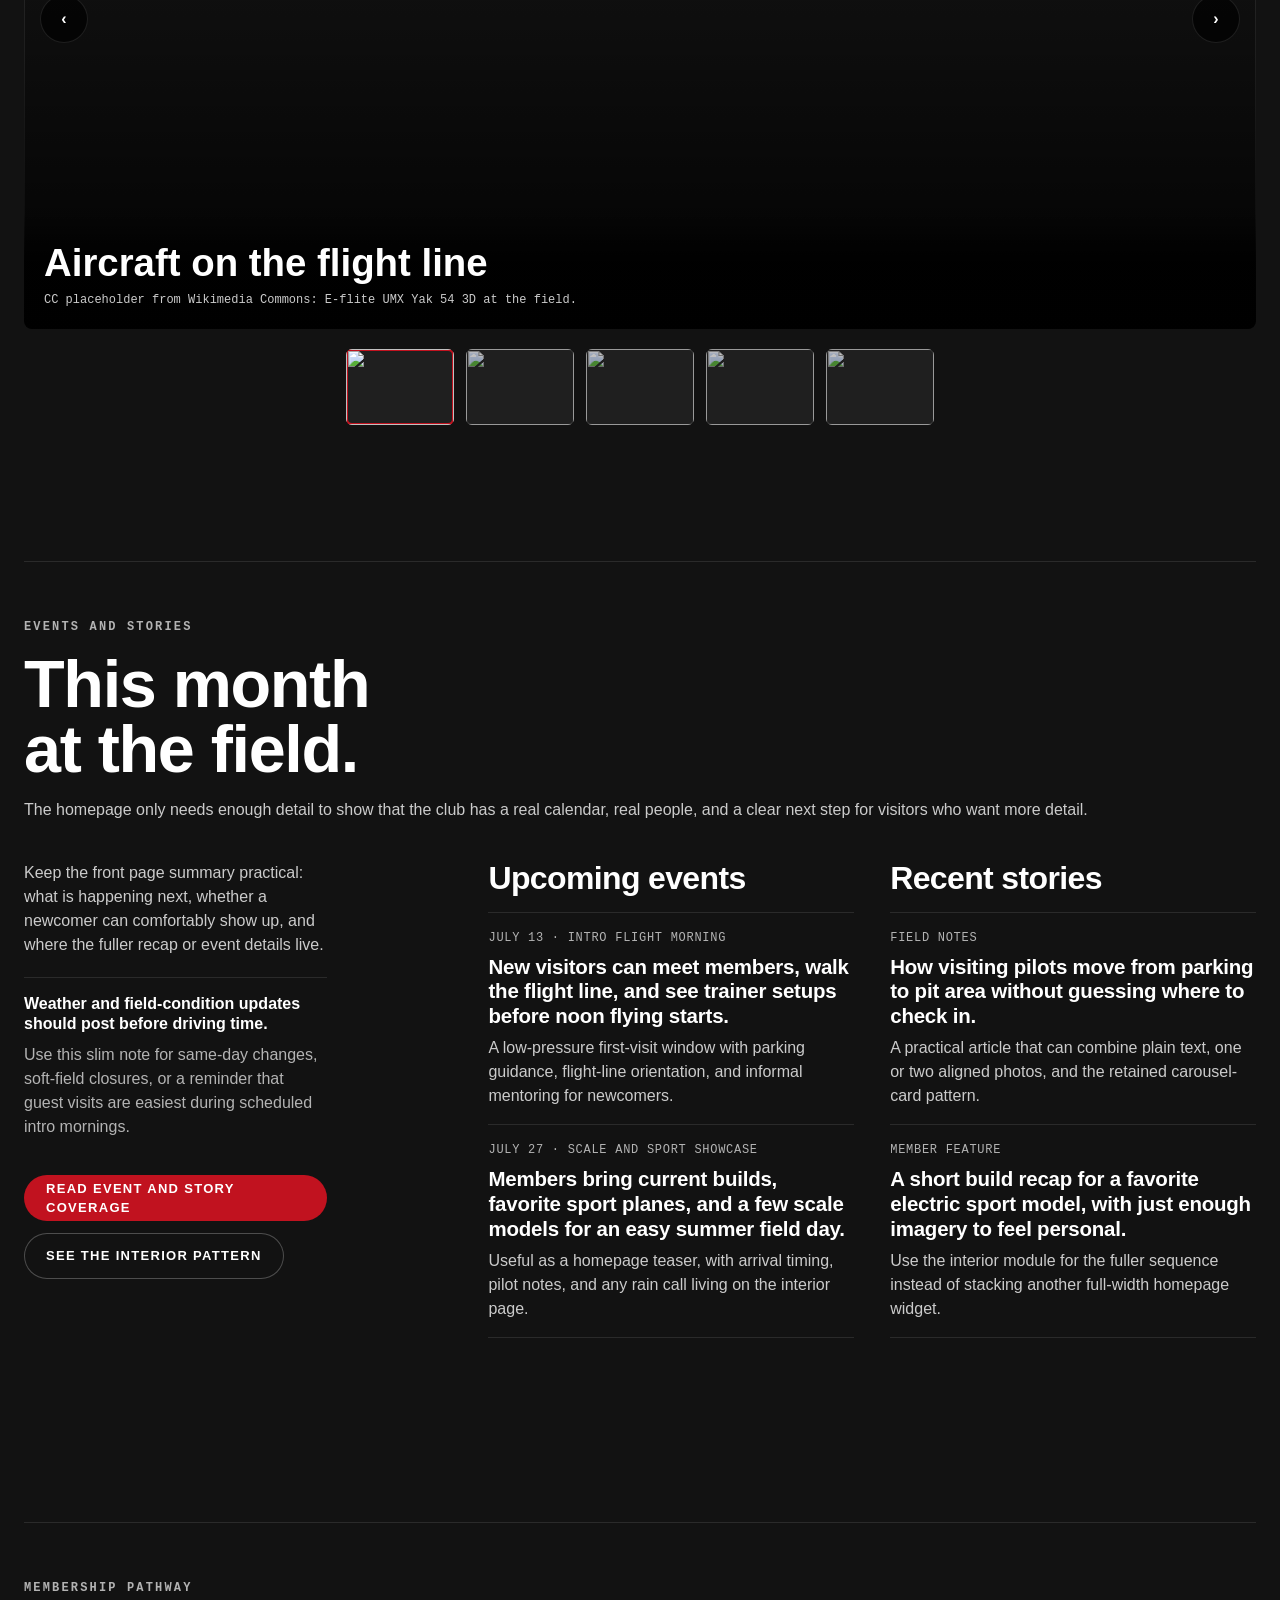
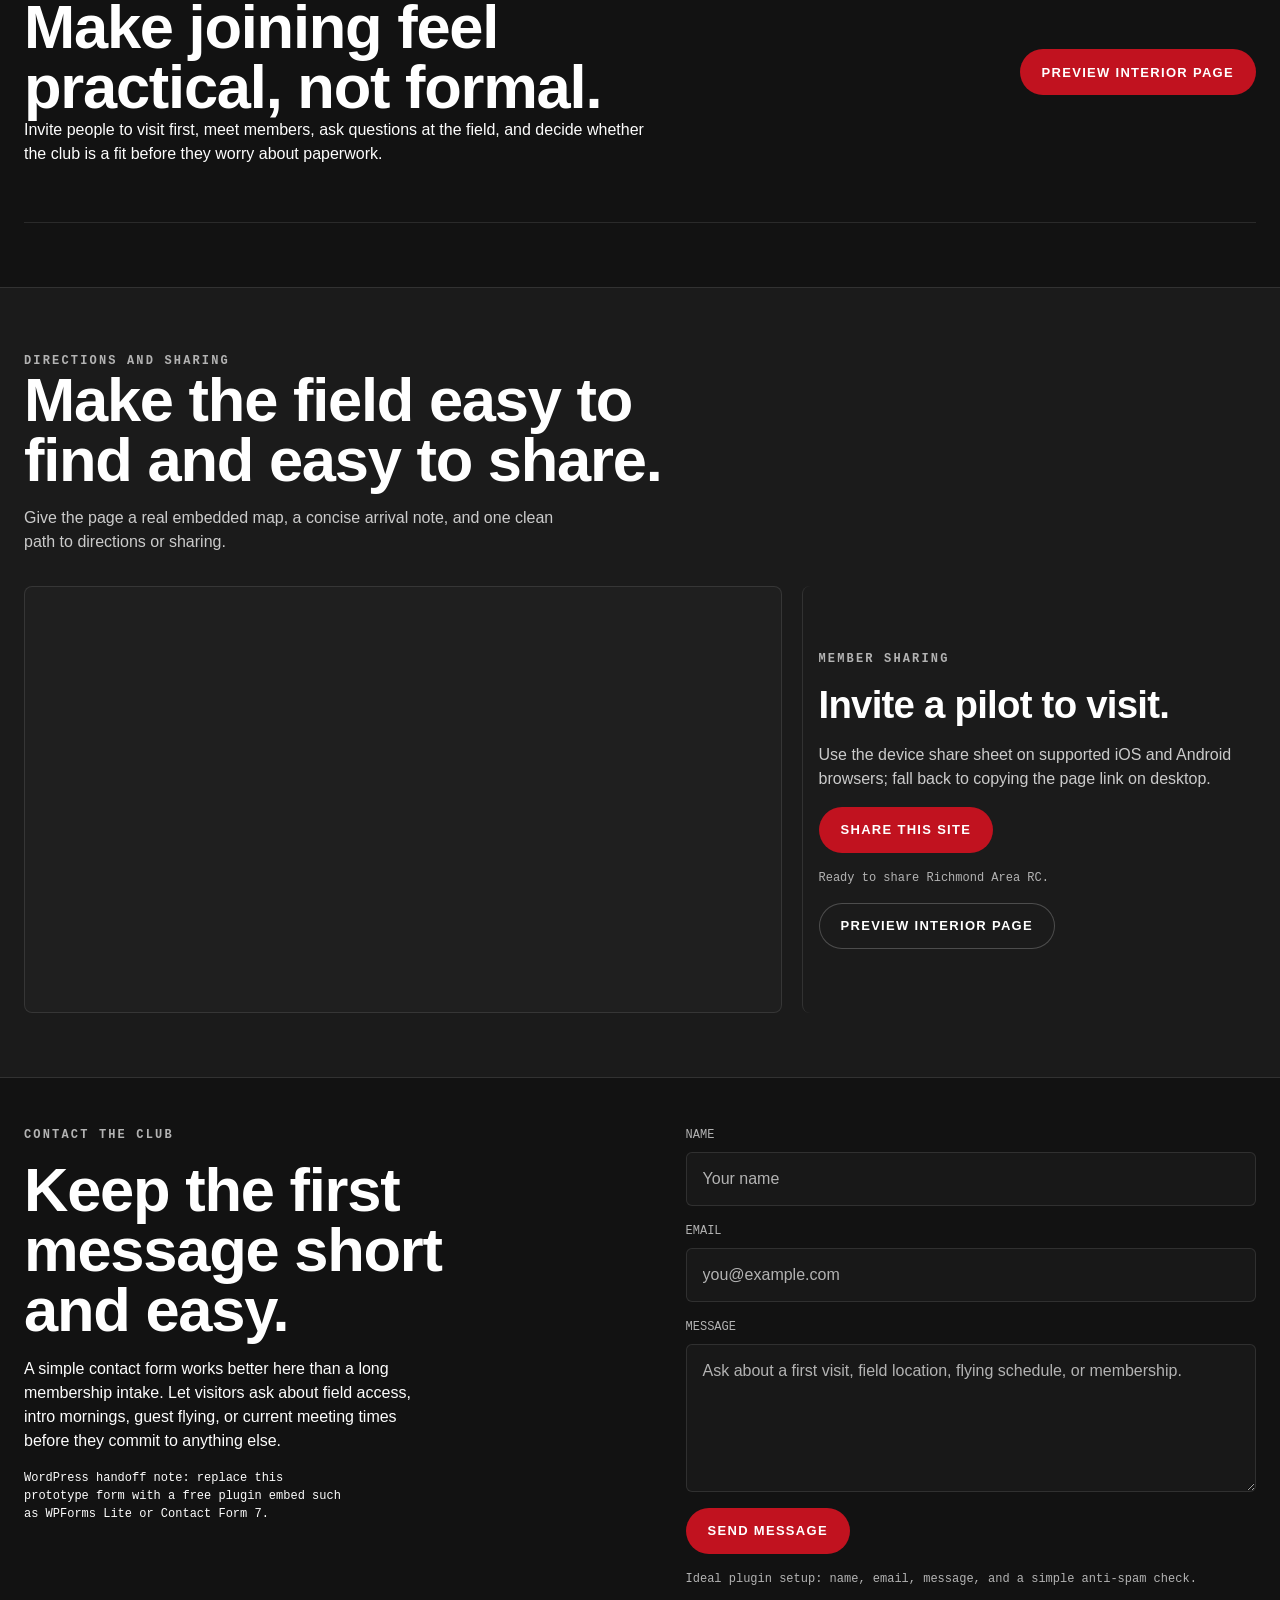
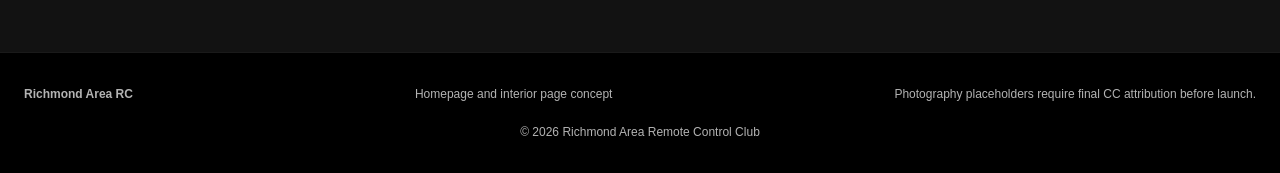
==== commit 938f0470: "Updates Updates" ====
--- a/index.html
+++ b/index.html
@@ -86,8 +86,8 @@
     .site-header { position: sticky; top: 0; z-index: 50; background: color-mix(in oklab, var(--bg), black 18%); border-bottom: 1px solid var(--border-soft); box-shadow: rgba(0,0,0,0.5) 0 8px 24px; }
     .nav { min-height: 112px; display: flex; align-items: center; justify-content: space-between; gap: var(--space-5); }
     .brand { display: flex; align-items: center; gap: var(--space-3); min-width: 0; }
-    .logo-deck { width: clamp(188px, 18vw, 262px); min-height: 88px; display: grid; place-items: center; padding: var(--space-2) var(--space-4); border-radius: var(--radius-md); background: color-mix(in oklab, var(--bg), black 72%); box-shadow: inset 0 0 0 1px var(--border-soft); }
-    .logo-deck img { width: 100%; max-height: 74px; object-fit: contain; }
+    .logo-deck { width: clamp(282px, 27vw, 393px); min-height: 132px; display: grid; place-items: center; padding: var(--space-2) var(--space-4); border-radius: var(--radius-md); background: color-mix(in oklab, var(--bg), black 72%); box-shadow: inset 0 0 0 1px var(--border-soft); }
+    .logo-deck img { width: 100%; max-height: 111px; object-fit: contain; }
     .nav-links { display: flex; align-items: center; gap: var(--space-2); flex-wrap: wrap; justify-content: flex-end; }
     .nav-pill { border: 0; border-radius: var(--radius-pill); background: var(--surface-warm); color: var(--muted); padding: 10px 16px; font-size: 14px; font-weight: 800; cursor: pointer; transition: background var(--motion-base), color var(--motion-base), transform var(--motion-base), box-shadow var(--motion-base); }
     .nav-pill:hover, .nav-pill[aria-current="page"] { color: var(--fg); background: color-mix(in oklab, var(--surface-warm), white 8%); }
@@ -101,24 +101,24 @@
     .menu-scrim { display: none; }
     .menu-close { display: none; }
 
-    .hero { position: relative; min-height: clamp(680px, 92svh, 920px); display: grid; align-items: end; overflow: hidden; }
+    .hero { position: relative; min-height: clamp(500px, calc(100svh - 112px), 680px); display: grid; align-items: end; overflow: hidden; }
     .hero-bg-carousel { position: absolute; inset: 0; }
     .hero-slide { position: absolute; inset: 0; opacity: 0; transition: opacity 700ms ease; background-image: linear-gradient(120deg, rgba(0,0,0,0.94), rgba(0,0,0,0.52) 48%, rgba(0,0,0,0.84)), var(--hero-image); background-size: cover; background-position: center; transform: scale(1.01); }
     .hero-slide.is-active { opacity: 1; }
     .hero-credit { position: absolute; right: var(--space-6); bottom: var(--space-6); z-index: 2; max-width: 390px; color: var(--meta); font-family: var(--font-mono); font-size: var(--text-sm); text-shadow: 0 1px 3px rgba(0,0,0,0.85); }
-    .hero-grid { position: relative; z-index: 1; display: grid; grid-template-columns: minmax(0, 920px); gap: var(--space-8); padding: 148px 0 72px; align-items: end; }
+    .hero-grid { position: relative; z-index: 1; display: grid; grid-template-columns: minmax(0, 920px); gap: var(--space-5); padding: clamp(61px, 7.65svh, 82px) 0 clamp(28px, 4svh, 40px); align-items: end; }
     .eyebrow { color: var(--muted); font-family: var(--font-mono); font-size: var(--text-sm); font-weight: 800; letter-spacing: 0.18em; text-transform: uppercase; }
     h1, h2, h3 { margin: 0; font-family: var(--font-display); letter-spacing: var(--tracking-display); line-height: 0.98; }
-    h1 { font-size: clamp(48px, 9vw, 112px); max-width: 880px; text-wrap: balance; }
+    h1 { font-size: clamp(42px, 6.8vw, 88px); max-width: 880px; text-wrap: balance; }
     h2 { font-size: clamp(34px, 4.8vw, 68px); text-wrap: balance; }
     h3 { font-size: clamp(20px, 2vw, 28px); line-height: 1.1; }
     p { margin: 0; color: var(--meta); }
-    .hero-copy { display: grid; gap: 0; }
-    .hero-copy .eyebrow { margin-bottom: var(--space-3); }
+    .hero-copy { display: grid; gap: var(--space-3); }
+    .hero-copy .eyebrow { margin-bottom: var(--space-2); }
     .hero-copy h1 { margin-bottom: 0; }
-    .hero-copy h1 + .lede { margin-top: var(--space-8); }
-    .hero-copy .lede { margin-bottom: var(--space-5); }
-    .lede { max-width: 740px; color: var(--fg-2); font-size: clamp(18px, 2vw, 24px); line-height: 1.42; }
+    .hero-copy h1 + .lede { margin-top: var(--space-4); }
+    .hero-copy .lede { margin-bottom: 0; }
+    .lede { max-width: 700px; color: var(--fg-2); font-size: clamp(17px, 1.6vw, 21px); line-height: 1.36; }
     .actions { display: flex; gap: var(--space-3); flex-wrap: wrap; align-items: center; }
     .btn { border: 0; display: inline-flex; align-items: center; justify-content: center; min-height: 46px; padding: 0 22px; border-radius: var(--radius-pill); background: var(--surface-warm); color: var(--fg); font-weight: 900; letter-spacing: 0.1em; text-transform: uppercase; font-size: 13px; cursor: pointer; transition: transform var(--motion-base), background var(--motion-base), color var(--motion-base), box-shadow var(--motion-base); }
     .btn:hover { transform: translateY(-2px); background: color-mix(in oklab, var(--surface-warm), white 10%); }
@@ -131,7 +131,7 @@
     .field-row:first-of-type { border-top: 0; padding-top: 0; }
     .field-label { color: var(--muted); font-family: var(--font-mono); font-size: var(--text-sm); text-transform: uppercase; }
     .field-value { color: var(--fg); font-weight: 800; }
-    .hero-footer { position: absolute; left: 0; bottom: var(--space-6); margin-top: 0; display: flex; align-items: center; gap: var(--space-4); }
+    .hero-footer { position: static; margin-top: var(--space-2); display: flex; align-items: center; gap: var(--space-4); }
     .hero-pause { display: inline-flex; align-items: center; justify-content: center; padding: 0; border: 0; background: transparent; color: rgba(255,255,255,0.48); cursor: pointer; }
     .hero-pause svg { width: 26px; height: 26px; flex: 0 0 auto; }
     .hero-pause:hover { color: rgba(255,255,255,0.72); }
@@ -223,11 +223,8 @@
     .cta-band p { color: var(--fg-2); max-width: 620px; }
     .utility-section { background: color-mix(in oklab, var(--surface-warm), transparent 28%); border-top: 1px solid var(--border-soft); border-bottom: 1px solid var(--border-soft); }
     .utility-grid { display: grid; grid-template-columns: minmax(0, 1.25fr) minmax(280px, 0.75fr); gap: var(--space-5); align-items: stretch; }
-    .map-embed { min-height: 420px; border-radius: var(--radius-lg); overflow: hidden; position: relative; background: color-mix(in oklab, var(--surface), white 4%); box-shadow: inset 0 0 0 1px var(--border-soft); }
+    .map-embed { min-height: 420px; border-radius: var(--radius-lg); overflow: hidden; background: color-mix(in oklab, var(--surface), white 4%); box-shadow: inset 0 0 0 1px var(--border-soft); }
     .map-embed iframe { width: 100%; height: 100%; min-height: 420px; border: 0; filter: grayscale(0.08) contrast(0.96) brightness(0.94); }
-    .map-overlay { position: absolute; left: clamp(16px, 2vw, 24px); right: clamp(16px, 2vw, 24px); bottom: clamp(16px, 2vw, 24px); display: grid; gap: var(--space-3); max-width: 34ch; padding: clamp(16px, 2vw, 22px); background: rgba(9, 9, 9, 0.76); border-radius: var(--radius-lg); box-shadow: inset 0 0 0 1px rgba(255,255,255,0.1); backdrop-filter: blur(10px); }
-    .map-kicker { color: var(--muted); font-family: var(--font-mono); font-size: var(--text-sm); letter-spacing: 0.08em; text-transform: uppercase; }
-    .map-label { display: grid; gap: var(--space-4); max-width: 38ch; }
     .map-actions { display: flex; gap: var(--space-3); flex-wrap: wrap; }
     .share-card { border-radius: var(--radius-lg); background: transparent; padding: var(--space-6) 0 var(--space-6) var(--space-4); display: grid; gap: var(--space-4); align-content: center; border-left: 1px solid var(--border-soft); }
     .share-card h3 { font-size: clamp(26px, 3vw, 44px); }
@@ -277,7 +274,6 @@
       .hero-grid, .split, .utility-grid, .cta-band, .editorial-band, .photo-strip, .plain-cta, .story-layout, .story-columns { grid-template-columns: 1fr; }
       .hero { min-height: auto; }
       .hero-grid { padding: 132px 0 88px; }
-      .hero-footer { bottom: var(--space-4); }
       .grid-3, .gallery { grid-template-columns: 1fr; }
       .ph-img.large { min-height: 320px; }
       .section-head { display: grid; }
@@ -291,13 +287,12 @@
       .logo-deck { width: 188px; min-height: 82px; }
       .brand { min-width: 0; }
       .hero-credit { left: var(--space-4); right: var(--space-4); bottom: var(--space-4); }
-      .hero-footer { bottom: var(--space-4); align-items: flex-start; }
+      .hero-footer { align-items: flex-start; }
       .actions .btn, .cta-band .btn, .map-actions .btn, .share-card .btn { width: 100%; }
       .field-row { grid-template-columns: 1fr; }
       .meta-row { grid-template-columns: 1fr; }
       .thumb-row img { width: 96px; }
       .story-actions .btn { width: 100%; }
-      .map-overlay { position: static; max-width: none; border-radius: 0; }
       .map-embed { display: grid; }
     }
 
@@ -554,11 +549,6 @@
         <div class="utility-grid">
           <div class="map-embed" role="group" aria-label="Richmond Area RC field directions and arrival notes">
             <iframe title="Map showing Richmond Area RC field region" src="https://www.google.com/maps?q=Richmond%20Area%20RC%20Club%20Richmond%20Virginia&z=11&output=embed" loading="lazy" referrerpolicy="no-referrer-when-downgrade"></iframe>
-            <div class="map-overlay">
-              <div class="map-kicker">Field access</div>
-              <div class="map-label"><strong>Richmond Area RC field</strong><p>Use the map surface to preview where the club sits, then pair it with a short note about parking, gate access, and where guests should walk before approaching the flight line.</p></div>
-              <div class="map-actions"><a class="btn outline" href="https://maps.google.com/?q=Richmond%20Area%20RC%20Club%20Richmond%20Virginia" target="_blank" rel="noreferrer">Open in Maps</a><a class="btn outline" href="interior-page.html">Field details</a></div>
-            </div>
           </div>
           <aside class="share-card">
             <div class="eyebrow">Member sharing</div>
